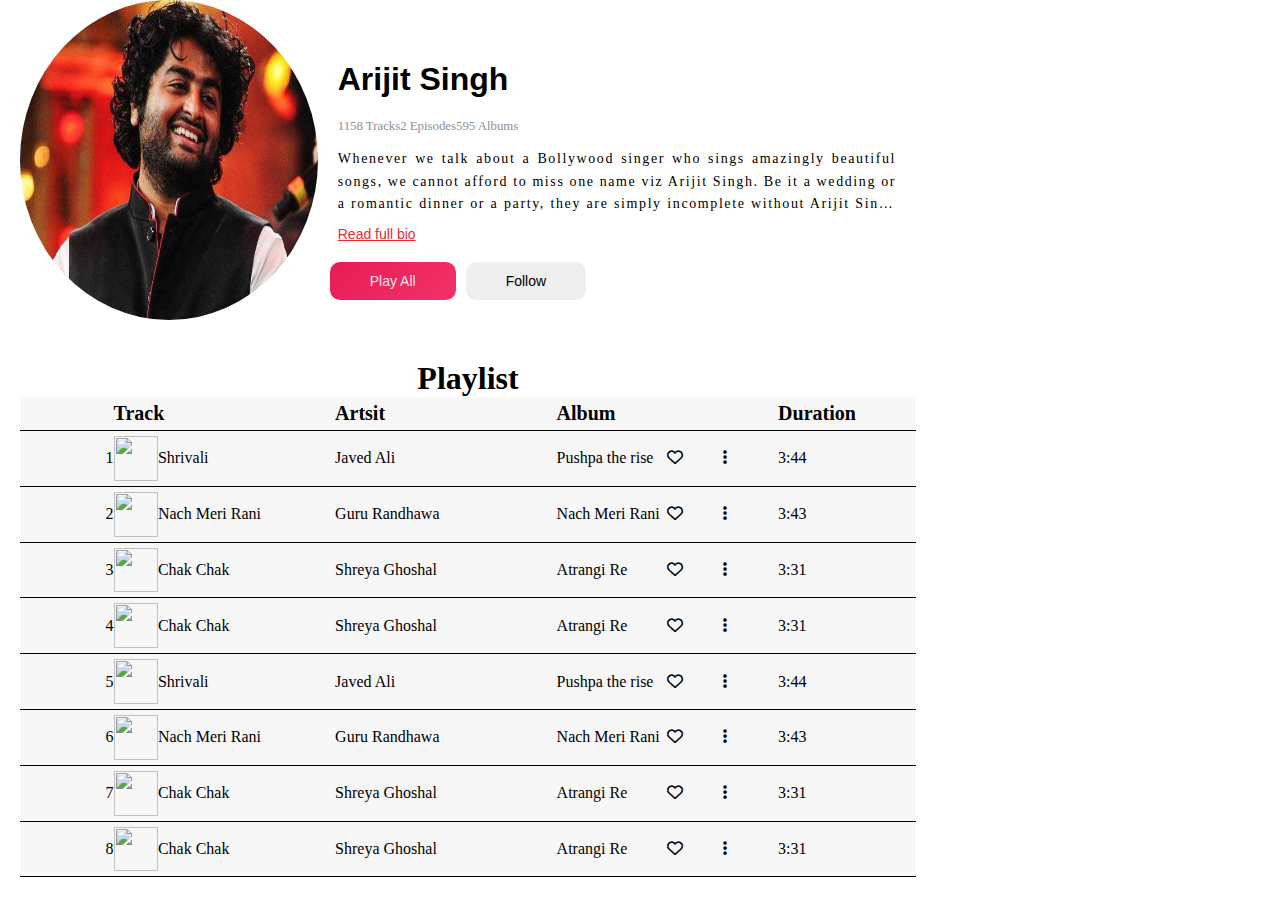
==== artist.html @ e2946b31 "save" ====
<html>

<head>
    <meta charset="utf-8" />
    <title>Artist</title>
    <link rel="icon" type="image/x-icon" href="Assets/img/logo.jpg">
    <meta name="description" />
    <meta name="viewport" content="width=device-width, initial-scale=1" />
    <link rel="stylesheet" href="Assets/style1.css">
    <link rel="preconnect" href="https://fonts.googleapis.com" />
    <link rel="preconnect" href="https://fonts.gstatic.com" crossorigin />
    <link href="https://fonts.googleapis.com/css2?family=Poppins:wght@100&display=swap" rel="stylesheet" />
    <link rel="stylesheet" href="https://cdnjs.cloudflare.com/ajax/libs/font-awesome/4.7.0/css/font-awesome.min.css" />
    <link rel="stylesheet" href="https://cdnjs.cloudflare.com/ajax/libs/font-awesome/6.4.0/css/all.min.css" />
</head>

<body>
    <main>
        <div class="wrap">
            <section class="info-sec">
                <div class="bg-image">
                    <img src="./Assets/img/arjit.jpg" alt="">
                </div>

                <div class="info">
                    <h1 class="artist-name">Arijit Singh </h1>
                    <div class="sub-info">
                        <p>1158 Tracks2 Episodes595 Albums</p>
                    </div>
                    <div class="sort-bio">
                        <p>Whenever we talk about a Bollywood singer who sings amazingly beautiful songs, we cannot
                            afford to miss one name viz Arijit Singh. Be it a wedding or a romantic dinner or a party,
                            they are simply incomplete without Arijit Singh songs. It is the hit Arijit Singh songs
                            which became our “Muskurane Ki Wajah”. His songs make our “Shanivaar Raati” super amazing
                            and don’t make us “Blame the night” for a great time. His melodious voice makes our “Chota
                            Sa Fasana” a memorable one. Even in “Bekhayali”, all we remember is the Tera Fitoor, Shayad,
                            Ghungroo, Raanjhana, Intezaar, Nashe Si Chadh Gayi, Chal Ghar Chalen, and the list goes on.
                            Download and listen to the latest and hit Arijit Singh MP3 songs online in high-quality on
                            Gaana.com.
                        </p>
                        <a href="" class="readmore">Read full bio</a>
                    </div>
                    <div class="_d">
                        <div class="btn">
                            <button class="btn btn-solid" title="Play All">Play All</button>
                            <button class="bttn bttn-solid" title="Follow">Follow</button>
                        </div>

                    </div>

                </div>
            </section>
        </div>


        <section>
            <h1>Playlist</h1>
            <ul id="header">
                <li class="serial-number"> </li>
                <li class="track"><span> Track</span></li>
                <li class="artist"> <span>Artsit</span> </li>
                <li class="album"> <span>Album</span></li>
                <li class="duration"> <span>Duration</span></li>
            </ul>

            <ul>
                <li class="serial-number">
                    <div class="s-No"><span>1</span></div>
                </li>
                <li class="track">
                    <div class="track-wrapper">
                        <div class="track-image">
                            <img
                                src="https://d1csarkz8obe9u.cloudfront.net/posterpreviews/music-songs-youtube-thumbnails-design-template-f0fcb6a767bf70426fb7a5109709c4fe.jpg?ts=1600929244">
                        </div>
                        <div class="track-name"><span> Shrivali</span>
                        </div>
                    </div>

                </li>
                <li class="artist"><span>Javed Ali</span></li>
                <li class="album">
                    <div class="album-name">Pushpa the rise </div>
                    <div class="heart"><i class="fa-sharp fa-regular fa-heart"></i></div>
                    <div class="menu"><i class="fa-solid fa-ellipsis-vertical"></i></div>
                </li>
                <li class="duration"><span>3:44</span></li>
            </ul>
            <ul>
                <li class="serial-number">
                    <div class="s-No"><span>2</span></div>
                </li>
                <li class="track">
                    <div class="track-wrapper">
                        <div class="track-image">
                            <img
                                src="https://d1csarkz8obe9u.cloudfront.net/posterpreviews/music-songs-youtube-thumbnails-design-template-f0fcb6a767bf70426fb7a5109709c4fe.jpg?ts=1600929244">
                        </div>
                        <div class="track-name">Nach Meri Rani</div>
                    </div>
                </li>
                <li class="artist"><span>Guru Randhawa</span></li>
                <li class="album">
                    <div class="album-name">Nach Meri Rani</div>
                    <div class="heart"><i class="fa-sharp fa-regular fa-heart"></i></div>
                    <div class="menu"><i class="fa-solid fa-ellipsis-vertical"></i></div>
                </li>
                <li class="duration"><span>3:43</span></li>
            </ul>

            <ul>
                <li class="serial-number">
                    <div class="s-No"><span>3</span></div>
                </li>
                <li class="track">
                    <div class="track-wrapper">
                        <div class="track-image">
                            <img
                                src="https://d1csarkz8obe9u.cloudfront.net/posterpreviews/music-songs-youtube-thumbnails-design-template-f0fcb6a767bf70426fb7a5109709c4fe.jpg?ts=1600929244">
                        </div>
                        <div class="track-name">Chak Chak</div>
                    </div>
                </li>
                <li class="artist"><span>Shreya Ghoshal</span></li>
                <li class="album">
                    <div class="album-name">Atrangi Re</div>
                    <div class="heart"><i class="fa-sharp fa-regular fa-heart"></i></div>
                    <div class="menu"><i class="fa-solid fa-ellipsis-vertical"></i></div>
                </li>
                <li class="duration"><span>3:31</span></li>
            </ul>

            <ul>
                <li class="serial-number">
                    <div class="s-No"><span>4</span></div>
                </li>
                <li class="track">
                    <div class="track-wrapper">
                        <div class="track-image"><img
                                src="https://d1csarkz8obe9u.cloudfront.net/posterpreviews/music-songs-youtube-thumbnails-design-template-f0fcb6a767bf70426fb7a5109709c4fe.jpg?ts=1600929244">
                        </div>
                        <div class="track-name">Chak Chak</div>
                    </div>
                </li>
                <li class="artist"><span>Shreya Ghoshal</span></li>
                <li class="album">
                    <div class="album-name">Atrangi Re</div>
                    <div class="heart"><i class="fa-sharp fa-regular fa-heart"></i></div>
                    <div class="menu"><i class="fa-solid fa-ellipsis-vertical"></i></div>
                </li>
                <li class="duration"><span>3:31</span></li>
            </ul>

            <ul>
                <li class="serial-number">
                    <div class="s-No"><span>5</span></div>
                </li>
                <li class="track">
                    <div class="track-wrapper">
                        <div class="track-image"><img
                                src="https://d1csarkz8obe9u.cloudfront.net/posterpreviews/music-songs-youtube-thumbnails-design-template-f0fcb6a767bf70426fb7a5109709c4fe.jpg?ts=1600929244">
                        </div>
                        <div class="track-name">Shrivali</div>
                    </div>
                </li>
                <li class="artist"><span>Javed Ali</span></li>
                <li class="album">
                    <div class="album-name">Pushpa the rise </div>
                    <div class="heart"><i class="fa-sharp fa-regular fa-heart"></i></div>
                    <div class="menu"><i class="fa-solid fa-ellipsis-vertical"></i></div>
                </li>
                <li class="duration"><span>3:44</span></li>
            </ul>

            <ul class="test">
                <li class="serial-number">
                    <div class="s-No"><span>6</span></div>
                </li>
                <li class="track">
                    <div class="track-wrapper">
                        <div class="track-image"><img
                                src="https://d1csarkz8obe9u.cloudfront.net/posterpreviews/music-songs-youtube-thumbnails-design-template-f0fcb6a767bf70426fb7a5109709c4fe.jpg?ts=1600929244">
                        </div>
                        <div class="track-name">Nach Meri Rani</div>
                    </div>
                </li>
                <li class="artist"><span>Guru Randhawa</span></li>
                <li class="album">
                    <div class="album-name">Nach Meri Rani</div>
                    <div class="heart"><i class="fa-sharp fa-regular fa-heart"></i></div>
                    <div class="menu"><i class="fa-solid fa-ellipsis-vertical"></i></div>
                </li>
                <li class="duration"><span>3:43</span></li>
            </ul>

            <ul>
                <li class="serial-number">
                    <div class="s-No"><span>7</span></div>
                </li>
                <li class="track">
                    <div class="track-wrapper">
                        <div class="track-image">
                            <img
                                src="https://d1csarkz8obe9u.cloudfront.net/posterpreviews/music-songs-youtube-thumbnails-design-template-f0fcb6a767bf70426fb7a5109709c4fe.jpg?ts=1600929244">
                        </div>
                        <div class="track-name">Chak Chak</div>
                    </div>
                </li>
                <li class="artist"><span>Shreya Ghoshal</span></li>
                <li class="album">
                    <div class="album-name">Atrangi Re</div>
                    <div class="heart"><i class="fa-sharp fa-regular fa-heart"></i></div>
                    <div class="menu"><i class="fa-solid fa-ellipsis-vertical"></i></div>
                </li>
                <li class="duration"><span>3:31</span></li>
            </ul>

            <ul>
                <li class="serial-number">
                    <div class="s-No"><span>8</span></div>
                </li>
                <li class="track">
                    <div class="track-wrapper">
                        <div class="track-image">
                            <img
                                src="https://d1csarkz8obe9u.cloudfront.net/posterpreviews/music-songs-youtube-thumbnails-design-template-f0fcb6a767bf70426fb7a5109709c4fe.jpg?ts=1600929244">
                        </div>
                        <div class="track-name">Chak Chak</div>
                    </div>
                </li>
                <li class="artist"><span>Shreya Ghoshal</span></li>
                <li class="album">
                    <div class="album-name">Atrangi Re</div>
                    <div class="heart"><i class="fa-sharp fa-regular fa-heart"></i></div>
                    <div class="menu"><i class="fa-solid fa-ellipsis-vertical"></i></div>
                </li>
                <li class="duration"><span>3:31</span></li>
            </ul>
        </section>
    </main>
</body>

</html>
---- Assets/style1.css ----
*{
    margin: 0;
    padding: 0;
    box-sizing: border-box;
}


.wrap{
    display: flex;
    flex-direction: column;
}
.info-sec{
    display: flex;
    align-items: flex-end;
    flex-direction: row;
    margin-bottom: 40px;
    width: 70vw;
}
.bg-image img{
    height: 100%;
    width: 100%;
}
.info-sec .bg-image{
  
    border-radius: 50%;
    width: 20rem;
    height: 20rem;
    display: flex;
    align-items: center;
    justify-content: center;
    overflow: hidden;
    position: relative;
}
.info-sec .info{
    position: relative;
    padding: 12px 20px 0;
    width: 40rem;
    display: flex;
    flex-direction: column;
    
}
.info-sec .artist-name{
    color:#000;
    order: 0;
    margin-bottom: 1rem;
    font-size: 2rem;
    font-family: proximanova-bold-webfont,Arial,sans-serif;
    line-height: 1.5;
}
.info-sec .sub-info p{
    color: #8e8e93!important;
    margin-bottom: .9rem;
    order: 0;
    font-size: .8rem;
    align-items: flex-start;
}
.info-sec .sort-bio {
    display: flex;
    margin-bottom: 1.25rem;
    flex-direction: column;
}
.info-sec .sort-bio p{
    color: #000000;
    font-size: 14px;
    line-height: 1.6;
    letter-spacing: .1rem;
    overflow: hidden;
    text-overflow: ellipsis;
    text-align: justify;
    display: -webkit-box;
    -webkit-line-clamp: 3;
    -webkit-box-orient: vertical;
}
.info-sec .readmore{
    display: flex;
    align-items: center;
    font-family: proximanova-semibold-webfont,Arial,sans-serif;
    font-size: 14px;
    color: #e72c30;
    margin-top: 10px;
    cursor: pointer;
}
._d{
    order: 1;
    margin-bottom: 1.25rem;
    display: flex;
    align-items: center;
    margin-left: -3rem;
}
.info-sec .btn, .bttn{
    height: 2.4rem;
    display: flex;
    padding: 0 2.5rem;
    align-items: center;
    justify-content: center;
    border-radius: 10px;
    font-size: 14px;
    font-family: proximanova-semibold-webfont,Arial,sans-serif;
    text-transform: capitalize; 
}

.btn-solid{
    color: rgba(255,255,255,0.9);
     background: linear-gradient(-45deg,#e72c30, #132450, #FF3D77,#e51d53);
     background-size: 600%;
     animation : anime 10s linear infinite;
}
    @keyframes anime{ 
   0%{
     background-position: 0% 50%;
   }
   50%{
     background-position: 100% 50%;
   }
   100%{
     background-position: 0% 50%;
  }
 }
button{
    border: none;
    cursor: pointer;
    margin-right: 10px;
}

ul {
    position: relative;
    display: flex;
    justify-content: space-between;
    width: 100%;
    list-style-type: none;
    background-color: #edecec66;
    align-items: center;
    padding: 5px;
    margin: 0px;
    border-bottom: 1px solid;
}

.serial-number{
    width: 10%;
}
.track, .artist, .album{
 width: 25%;
}
.duration{
    width: 15%;
}

section{
    display: flex;
    width: 70%;
    position: relative;
    left: 1.25rem;
    flex-direction: column;
    justify-content: center;
    align-items: center;
}
.s-No{
    width: 100%;
    text-align: right;
}
.track-wrapper{
width: 100%;
display:flex;
align-items: center;
}
.track-image{
    height: 100%;
    display: inline-block;
    width: 20%;
}
.track-image img{
    width: 2.8rem;
    height: 2.8rem;
    display: inline-block;
}

    #header li{
        font-size: 1.25rem;
        font-weight: 700;
    }

      span.heart, span.dot {
        display: flex;
        justify-content: center;
        align-items: center; /* Added property for horizontal centering */
      }
      
      span.heart i {
        margin-left: 35%;
      }
      
      span.dot {
        margin-left: 65%;
      }

.album{
    display: flex;
   
}
.album-name{
    width: 50%;
    overflow: hidden;
    text-overflow: ellipsis;
    white-space: nowrap;
}
.heart{
    width: 25%;
    float: right;
    
}

.menu{
  width: 25%;
  float: right;
}
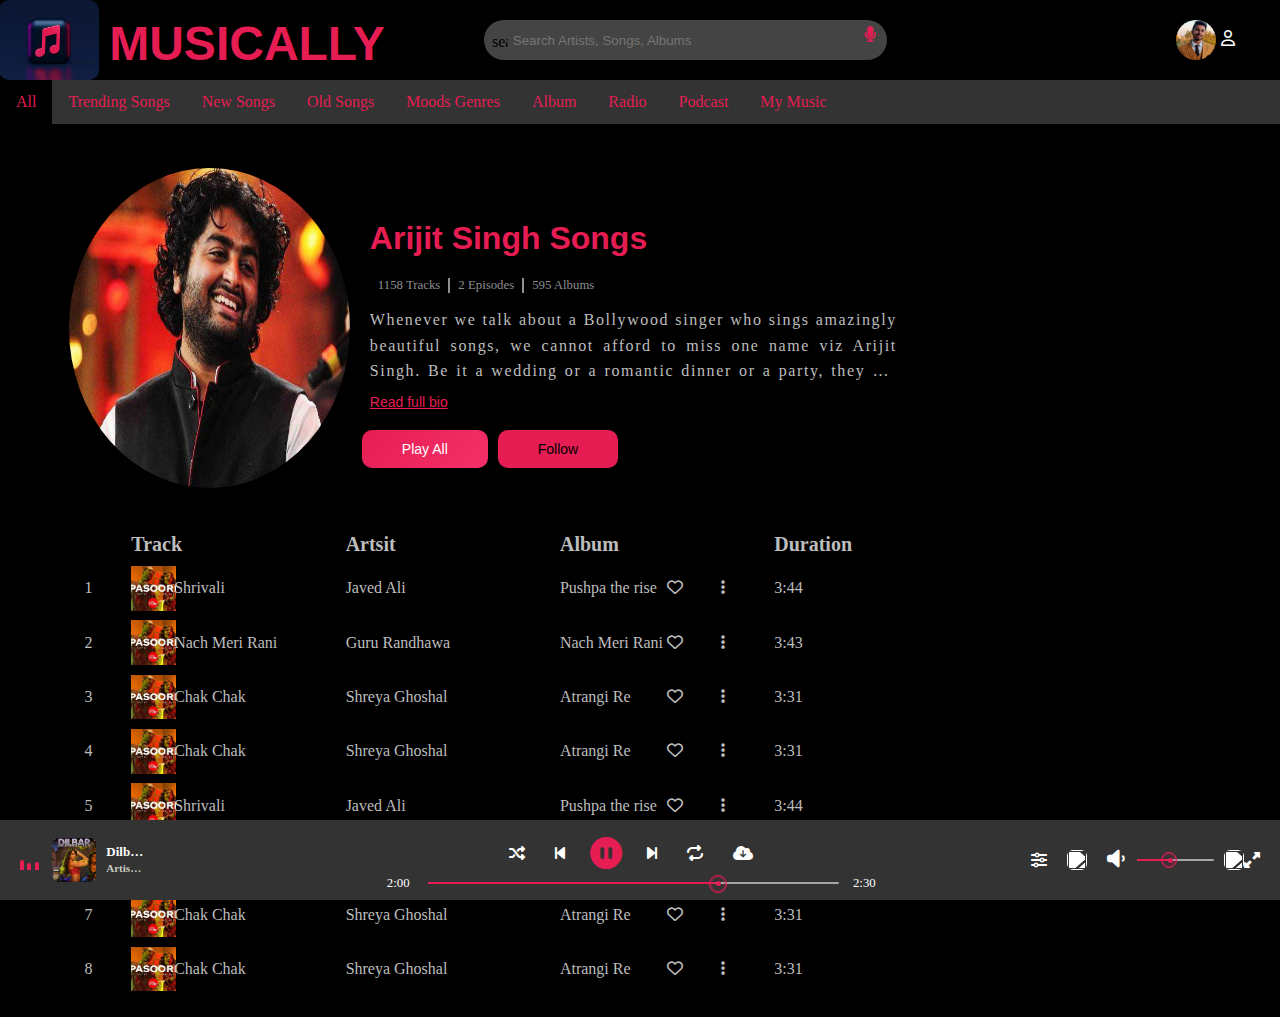
==== commit 4d7c7ec8: "save" ====
--- a/artist.html
+++ b/artist.html
@@ -15,7 +15,53 @@
 </head>
 
 <body>
+    <header>
+        <!-- Nav menu section start from here -->
+        <nav id="nav1">
+          <div id="left-nav">
+            <a href="index.html"><img class="header-logo" height="80px" width="100px" src="./Assets/img/logo.jpg" alt="Image not loaded"/></a>
+    
+            <div class="title">
+             <a href="index.html"><h1><span>musically</span>
+              </h1></a>
+            </div>
+    
+          </div>
+          <div id="right-nav">
+            <div id="search-bar">
+              <img class="search-icon" width="16" height="16" src="https://img.icons8.com/search" alt="search--v1" />
+              <input class="search-input" placeholder="Search Artists, Songs, Albums" type="search" name="" id="" />
+              <div class="microphone">
+                <i class="fa-solid fa-microphone"></i>
+              </div>
+            </div>
+            <div class="user">
+              <img src="Assets/img/user.jpg" alt="">
+              <i class="fa-regular fa-user"></i>
+            </div>
+          </div>
+        </nav>
+    
+        <nav id="nav2">
+          <ul class="nav-menu">
+            <li><a class="active" href="#all">All </a></li>
+            <li><a href="#trending-songs">Trending Songs</a></li>
+            <li><a href="#new-songs">New Songs</a></li>
+            <li><a href="#old-songs">Old Songs</a></li>
+            <li><a href="#moods-genres">Moods Genres</a></li>
+            <li><a href="#album">Album</a></li>
+            <li><a href="#radio">Radio</a></li>
+            <li><a href="#podcast">Podcast</a></li>
+            <li><a href="#my-music">My Music</a></li>
+          </ul>
+        </nav>
+        <!-- Nav menu section end here -->
+    
+      </header>
+
+
     <main>
+        <div id="wrapper">
         <div class="wrap">
             <section class="info-sec">
                 <div class="bg-image">
@@ -23,10 +69,12 @@
                 </div>
 
                 <div class="info">
-                    <h1 class="artist-name">Arijit Singh </h1>
+                    <h1 class="artist-name">Arijit Singh Songs</h1>
                     <div class="sub-info">
-                        <p>1158 Tracks2 Episodes595 Albums</p>
-                    </div>
+                        <div>1158 Tracks</div>
+                        <div>2 Episodes</div>
+                        <div>595 Albums</div>
+                      </div>
                     <div class="sort-bio">
                         <p>Whenever we talk about a Bollywood singer who sings amazingly beautiful songs, we cannot
                             afford to miss one name viz Arijit Singh. Be it a wedding or a romantic dinner or a party,
@@ -53,8 +101,7 @@
         </div>
 
 
-        <section>
-            <h1>Playlist</h1>
+        <section id="playlist">
             <ul id="header">
                 <li class="serial-number"> </li>
                 <li class="track"><span> Track</span></li>
@@ -71,7 +118,7 @@
                     <div class="track-wrapper">
                         <div class="track-image">
                             <img
-                                src="https://d1csarkz8obe9u.cloudfront.net/posterpreviews/music-songs-youtube-thumbnails-design-template-f0fcb6a767bf70426fb7a5109709c4fe.jpg?ts=1600929244">
+                                src="./Assets/img/18.jpg">
                         </div>
                         <div class="track-name"><span> Shrivali</span>
                         </div>
@@ -81,8 +128,8 @@
                 <li class="artist"><span>Javed Ali</span></li>
                 <li class="album">
                     <div class="album-name">Pushpa the rise </div>
-                    <div class="heart"><i class="fa-sharp fa-regular fa-heart"></i></div>
-                    <div class="menu"><i class="fa-solid fa-ellipsis-vertical"></i></div>
+                    <div class="heart"><i class="fa-sharp fa-regular fa-heart" title="Add to Favorite"></i></div>
+                    <div class="menu"><i class="fa-solid fa-ellipsis-vertical" title="More Options"></i></div>
                 </li>
                 <li class="duration"><span>3:44</span></li>
             </ul>
@@ -94,7 +141,7 @@
                     <div class="track-wrapper">
                         <div class="track-image">
                             <img
-                                src="https://d1csarkz8obe9u.cloudfront.net/posterpreviews/music-songs-youtube-thumbnails-design-template-f0fcb6a767bf70426fb7a5109709c4fe.jpg?ts=1600929244">
+                                src="./Assets/img/18.jpg">
                         </div>
                         <div class="track-name">Nach Meri Rani</div>
                     </div>
@@ -102,8 +149,8 @@
                 <li class="artist"><span>Guru Randhawa</span></li>
                 <li class="album">
                     <div class="album-name">Nach Meri Rani</div>
-                    <div class="heart"><i class="fa-sharp fa-regular fa-heart"></i></div>
-                    <div class="menu"><i class="fa-solid fa-ellipsis-vertical"></i></div>
+                    <div class="heart"><i class="fa-sharp fa-regular fa-heart" title="Favorite"></i></div>
+                    <div class="menu"><i class="fa-solid fa-ellipsis-vertical" title="More Options"></i></div>
                 </li>
                 <li class="duration"><span>3:43</span></li>
             </ul>
@@ -116,7 +163,7 @@
                     <div class="track-wrapper">
                         <div class="track-image">
                             <img
-                                src="https://d1csarkz8obe9u.cloudfront.net/posterpreviews/music-songs-youtube-thumbnails-design-template-f0fcb6a767bf70426fb7a5109709c4fe.jpg?ts=1600929244">
+                                src="./Assets/img/18.jpg">
                         </div>
                         <div class="track-name">Chak Chak</div>
                     </div>
@@ -124,8 +171,8 @@
                 <li class="artist"><span>Shreya Ghoshal</span></li>
                 <li class="album">
                     <div class="album-name">Atrangi Re</div>
-                    <div class="heart"><i class="fa-sharp fa-regular fa-heart"></i></div>
-                    <div class="menu"><i class="fa-solid fa-ellipsis-vertical"></i></div>
+                    <div class="heart"><i class="fa-sharp fa-regular fa-heart" title="Favorite"></i></div>
+                    <div class="menu"><i class="fa-solid fa-ellipsis-vertical" title="More Options"></i></div>
                 </li>
                 <li class="duration"><span>3:31</span></li>
             </ul>
@@ -137,7 +184,7 @@
                 <li class="track">
                     <div class="track-wrapper">
                         <div class="track-image"><img
-                                src="https://d1csarkz8obe9u.cloudfront.net/posterpreviews/music-songs-youtube-thumbnails-design-template-f0fcb6a767bf70426fb7a5109709c4fe.jpg?ts=1600929244">
+                                src="./Assets/img/18.jpg">
                         </div>
                         <div class="track-name">Chak Chak</div>
                     </div>
@@ -145,8 +192,8 @@
                 <li class="artist"><span>Shreya Ghoshal</span></li>
                 <li class="album">
                     <div class="album-name">Atrangi Re</div>
-                    <div class="heart"><i class="fa-sharp fa-regular fa-heart"></i></div>
-                    <div class="menu"><i class="fa-solid fa-ellipsis-vertical"></i></div>
+                    <div class="heart"><i class="fa-sharp fa-regular fa-heart" title="Favorite"></i></div>
+                    <div class="menu"><i class="fa-solid fa-ellipsis-vertical" title="More Options"></i></div>
                 </li>
                 <li class="duration"><span>3:31</span></li>
             </ul>
@@ -158,7 +205,7 @@
                 <li class="track">
                     <div class="track-wrapper">
                         <div class="track-image"><img
-                                src="https://d1csarkz8obe9u.cloudfront.net/posterpreviews/music-songs-youtube-thumbnails-design-template-f0fcb6a767bf70426fb7a5109709c4fe.jpg?ts=1600929244">
+                                src="./Assets/img/18.jpg">
                         </div>
                         <div class="track-name">Shrivali</div>
                     </div>
@@ -166,8 +213,8 @@
                 <li class="artist"><span>Javed Ali</span></li>
                 <li class="album">
                     <div class="album-name">Pushpa the rise </div>
-                    <div class="heart"><i class="fa-sharp fa-regular fa-heart"></i></div>
-                    <div class="menu"><i class="fa-solid fa-ellipsis-vertical"></i></div>
+                    <div class="heart"><i class="fa-sharp fa-regular fa-heart" title="Favorite"></i></div>
+                    <div class="menu"><i class="fa-solid fa-ellipsis-vertical" title="More Options"></i></div>
                 </li>
                 <li class="duration"><span>3:44</span></li>
             </ul>
@@ -179,7 +226,7 @@
                 <li class="track">
                     <div class="track-wrapper">
                         <div class="track-image"><img
-                                src="https://d1csarkz8obe9u.cloudfront.net/posterpreviews/music-songs-youtube-thumbnails-design-template-f0fcb6a767bf70426fb7a5109709c4fe.jpg?ts=1600929244">
+                                src="./Assets/img/18.jpg">
                         </div>
                         <div class="track-name">Nach Meri Rani</div>
                     </div>
@@ -187,8 +234,8 @@
                 <li class="artist"><span>Guru Randhawa</span></li>
                 <li class="album">
                     <div class="album-name">Nach Meri Rani</div>
-                    <div class="heart"><i class="fa-sharp fa-regular fa-heart"></i></div>
-                    <div class="menu"><i class="fa-solid fa-ellipsis-vertical"></i></div>
+                    <div class="heart"><i class="fa-sharp fa-regular fa-heart" title="Favorite"></i></div>
+                    <div class="menu"><i class="fa-solid fa-ellipsis-vertical" title="More Options"></i></div>
                 </li>
                 <li class="duration"><span>3:43</span></li>
             </ul>
@@ -201,7 +248,7 @@
                     <div class="track-wrapper">
                         <div class="track-image">
                             <img
-                                src="https://d1csarkz8obe9u.cloudfront.net/posterpreviews/music-songs-youtube-thumbnails-design-template-f0fcb6a767bf70426fb7a5109709c4fe.jpg?ts=1600929244">
+                                src="./Assets/img/18.jpg">
                         </div>
                         <div class="track-name">Chak Chak</div>
                     </div>
@@ -209,8 +256,8 @@
                 <li class="artist"><span>Shreya Ghoshal</span></li>
                 <li class="album">
                     <div class="album-name">Atrangi Re</div>
-                    <div class="heart"><i class="fa-sharp fa-regular fa-heart"></i></div>
-                    <div class="menu"><i class="fa-solid fa-ellipsis-vertical"></i></div>
+                    <div class="heart"><i class="fa-sharp fa-regular fa-heart" title="Favorite"></i></div>
+                    <div class="menu"><i class="fa-solid fa-ellipsis-vertical" title="More Options"></i></div>
                 </li>
                 <li class="duration"><span>3:31</span></li>
             </ul>
@@ -223,7 +270,7 @@
                     <div class="track-wrapper">
                         <div class="track-image">
                             <img
-                                src="https://d1csarkz8obe9u.cloudfront.net/posterpreviews/music-songs-youtube-thumbnails-design-template-f0fcb6a767bf70426fb7a5109709c4fe.jpg?ts=1600929244">
+                                src="./Assets/img/18.jpg">
                         </div>
                         <div class="track-name">Chak Chak</div>
                     </div>
@@ -231,13 +278,77 @@
                 <li class="artist"><span>Shreya Ghoshal</span></li>
                 <li class="album">
                     <div class="album-name">Atrangi Re</div>
-                    <div class="heart"><i class="fa-sharp fa-regular fa-heart"></i></div>
-                    <div class="menu"><i class="fa-solid fa-ellipsis-vertical"></i></div>
+                    <div class="heart"><i class="fa-sharp fa-regular fa-heart" title="Favorite"></i></div>
+                    <div class="menu"><i class="fa-solid fa-ellipsis-vertical" title="More Options"></i></div>
                 </li>
                 <li class="duration"><span>3:31</span></li>
             </ul>
         </section>
-    </main>
+    </div> 
+   </main>
+
+    <section class="footer">
+        <div id="media-controls">
+          <div class="master-play">
+           <div class="song-play">
+            <div class="wave">
+              <div class="wave1"></div>
+              <div class="wave1"></div>
+              <div class="wave1"></div>
+            </div>
+            <img src="Assets/img/9.jpg" alt="" id="thumbnail-masterPlay">
+            <h5 id="title">
+              Dilbar Dilbar
+              <div class="subtitle">
+                Artist name
+              </div>
+            </h5>
+          </div>
+    
+            <div class="audio-control1"> 
+              <div class="masterplay-icon">            
+                <i class="fa-solid fa-shuffle" title="Enable shuffle"></i>
+                <i class="fa-solid fa-backward-step" title="Previous"></i>
+                <i class="fa-solid fa-circle-pause" title="Pause"></i>
+                <i class="fa-solid fa-forward-step" title="Next"></i>
+                <i class="fa-solid fa-repeat" title="Enable Repeat"></i>
+                <i class="fa-solid fa-cloud-arrow-down" title="Download"></i>      
+              </div>
+    
+              <div class="audio-icon"> 
+                <span id="current-start">2:00</span>
+                <div class="seek-bar">
+                  <input type="range" id="seek" min="0" max="100">
+                  <div class="seek-bar2" id="seek-bar2"> </div>
+                  <div class="dot"></div>
+                </div>
+                <span id="current-end">2:30</span>
+              </div>
+            </div>
+    
+            <div class="audio-control2">
+            <div class="slider-up">
+              <i class="fa-solid fa-sliders" title="Equalizer"></i>
+            </div>
+            <div id="connectDevice-icon"> 
+             <img src="https://cdn-icons-png.flaticon.com/512/8736/8736763.png"  alt="" title="Connect Device">
+            </div>
+            <div class="vol">
+                <i class="fa-solid fa-volume-low" id="vol-icon" title="Volume"></i>
+              <input type="range" id="seek" min="0" max="100" id="vol">
+              <div class="vol-bar"> </div>
+              <div class="dot" id="vol-dot"></div>
+            </div>
+            <div id="audio-icon"> 
+             <img src="https://cdn-icons-png.flaticon.com/512/4211/4211451.png"  alt="" title="Queue"> 
+            </div>
+            <div class="maximize">
+              <i class="fa-sharp fa-solid fa-up-right-and-down-left-from-center" title="Maximize"></i>
+            </div>
+            </div>
+          </div>
+        </div>
+      </section>
 </body>
 
 </html>--- a/Assets/style1.css
+++ b/Assets/style1.css
@@ -1,9 +1,186 @@
+@import url('https://fonts.googleapis.com/css2?family=Raleway:ital,wght@0,100;1,700&display=swap');
+
 *{
     margin: 0;
     padding: 0;
     box-sizing: border-box;
 }
 
+:root{
+    --text-color:#e51d53;
+  }
+  #wrapper{
+    background-color: #000;
+    padding: 1.3rem;
+    scroll-behavior: smooth;
+  }
+  
+  /* Scroll bar CSS start ---------*/
+  ::-webkit-scrollbar {
+    width: 8px;
+    height: 1.3rem;
+  }
+  
+  /* Track */
+  ::-webkit-scrollbar-track {
+    box-shadow: inset 0 0 5px #444; 
+    border-radius: 10px;
+  } 
+   
+  /* Handle */
+  ::-webkit-scrollbar-thumb {
+    background:var(--text-color); 
+    border-radius: 10px;
+  } 
+  
+  /* Handle on hover */
+  ::-webkit-scrollbar-thumb:hover {
+    background: #444; 
+  }  
+  /* Scroll bar CSS start ---------*/
+  
+  
+  header {
+    position: sticky;
+    width: 100%;
+    z-index: 2;
+    top: 0;
+  }
+  
+   /* Nav bar CSS start from here */
+  #nav1,
+  #nav2 {
+    display: flex;
+    background-color: #333;
+  }
+  
+  #nav1 {
+    height: 5rem;
+    position: relative;
+    width: 100%;
+    display: flex;
+    background-color:#000;
+    justify-content: flex-start;
+  }
+  
+  #left-nav {
+    width: 30%;
+    height: 100%;
+    display: flex;
+    justify-content: center;
+  }
+  /* Website logo CSS */
+  .header-logo{
+    border-radius: 10px;
+    margin-right: 10px;
+  }
+  /* Website Name CSS  */
+  .title a{
+    text-decoration: none;
+  }
+  .title h1 {
+    margin: 0;
+    color: var(--text-color);
+    font-family: 'Teko', sans-serif;
+    font-size: 3rem;
+    margin-top: 1rem;
+    text-transform: uppercase;
+    animation: glow 1.4s ease-in-out infinite alternate;
+    text-align: center;
+  }
+  
+  @keyframes glow {
+    from {
+      text-shadow: 0 0 1.3rem  var(--text-color);
+    }
+    to {
+      text-shadow: 0 0 2.2rem #d72051, 0 0 10px var(--text-color);
+    }
+  }
+  
+  #right-nav {
+    display: flex;
+    justify-content: flex-start;
+    padding-left: 6.25rem;
+    width: 70%;
+    height: 100%;
+    padding-top: 1.25rem;
+  }
+  /* Search bar CSS start from here */
+  #search-bar {
+    width: 60%;
+  }
+  
+  .search-icon {
+    top: 13px;
+    left: 8px;
+    position: absolute;
+  }
+  
+  input.search-input {
+    width: 85%;
+    height: 2.5rem;
+    background-color: #444;
+    border-radius: 1.25rem;
+    border: none;
+    outline: none;
+    padding-left: 1.8rem;
+  }
+  .microphone{
+    position: absolute;
+    color: var(--text-color);
+    top: 10%;
+    left: 80%;
+  }
+  #right-nav>div {
+    position: relative;
+  }
+  .user{
+    width: 35%;
+    margin-right: 2.8rem;
+    display: flex;
+    justify-content: flex-end;
+  
+  }
+  .user img{
+   height: 2.5rem;
+   width: 2.5rem;
+   border-radius: 50%;
+  
+  }
+  .user i{
+    margin-top: 10px;
+    margin-left: 5px;
+    color: #fff;
+  }
+  
+  ul.nav-menu li {
+    list-style: none;
+  }
+  
+  li {
+    float: left;
+  }
+  
+  li a {
+    display: block;
+    color: var(--text-color);
+    text-align: center;
+    padding: .8rem 1rem;
+    text-underline-offset: 1.25rem;
+    text-decoration: none;
+  }
+  #nav2 .active{
+    background-color: #000;
+  }
+  
+  li a:hover {
+    background-color: #111;
+    text-decoration: underline var(--text-color);
+
+  }
+/* Header part CSS End here ----------------------------- */
+
 
 .wrap{
     display: flex;
@@ -28,6 +205,9 @@
     display: flex;
     align-items: center;
     justify-content: center;
+    margin-left: 3rem;
+    margin-top: 1.5rem;
+    align-items: center;
     overflow: hidden;
     position: relative;
 }
@@ -40,28 +220,37 @@
     
 }
 .info-sec .artist-name{
-    color:#000;
+    color:var(--text-color);
     order: 0;
     margin-bottom: 1rem;
     font-size: 2rem;
     font-family: proximanova-bold-webfont,Arial,sans-serif;
     line-height: 1.5;
 }
-.info-sec .sub-info p{
+.info-sec .sub-info div{
     color: #8e8e93!important;
     margin-bottom: .9rem;
     order: 0;
+    border-right: 2px solid;
+    padding:0px 8px;
     font-size: .8rem;
     align-items: flex-start;
 }
+.sub-info div:last-child{
+    border-right:none ;
+}
+
+.sub-info {
+    display: flex;
+}
 .info-sec .sort-bio {
     display: flex;
     margin-bottom: 1.25rem;
     flex-direction: column;
 }
 .info-sec .sort-bio p{
-    color: #000000;
-    font-size: 14px;
+    color: #bdbdbd;
+    font-size: 1rem;
     line-height: 1.6;
     letter-spacing: .1rem;
     overflow: hidden;
@@ -76,7 +265,7 @@
     align-items: center;
     font-family: proximanova-semibold-webfont,Arial,sans-serif;
     font-size: 14px;
-    color: #e72c30;
+    color: var(--text-color);
     margin-top: 10px;
     cursor: pointer;
 }
@@ -98,9 +287,18 @@
     font-family: proximanova-semibold-webfont,Arial,sans-serif;
     text-transform: capitalize; 
 }
+.bttn-solid{
+    background-color: var(--text-color);
+}
+.bttn-solid:hover{
+color: #fff;
+background: linear-gradient(-45deg,#e72c30, #132450, #FF3D77,#e51d53);
+background-size: 600%;
+animation : anime 8s linear infinite;
+}
 
 .btn-solid{
-    color: rgba(255,255,255,0.9);
+    color: #ffffff;
      background: linear-gradient(-45deg,#e72c30, #132450, #FF3D77,#e51d53);
      background-size: 600%;
      animation : anime 10s linear infinite;
@@ -122,17 +320,24 @@
     margin-right: 10px;
 }
 
-ul {
+#playlist ul {
     position: relative;
     display: flex;
     justify-content: space-between;
     width: 100%;
+    color: #bdbdbd;
+    cursor: pointer;
     list-style-type: none;
-    background-color: #edecec66;
-    align-items: center;
-    padding: 5px;
-    margin: 0px;
-    border-bottom: 1px solid;
+    align-items: center;
+    padding: .3rem;
+    /* margin: .1rem 0; */
+}
+
+#playlist ul:hover{
+    background-color: var(--text-color) ;    
+     /* background-color: #bdbdbd; */
+     transition: all 0.8s linear 0s;
+     color:#fff;
 }
 
 .serial-number{
@@ -145,7 +350,7 @@
     width: 15%;
 }
 
-section{
+#playlist{
     display: flex;
     width: 70%;
     position: relative;
@@ -156,7 +361,7 @@
 }
 .s-No{
     width: 100%;
-    text-align: right;
+    text-align: center;
 }
 .track-wrapper{
 width: 100%;
@@ -182,18 +387,9 @@
       span.heart, span.dot {
         display: flex;
         justify-content: center;
-        align-items: center; /* Added property for horizontal centering */
       }
-      
-      span.heart i {
-        margin-left: 35%;
-      }
-      
-      span.dot {
-        margin-left: 65%;
-      }
-
-.album{
+    
+    .album{
     display: flex;
    
 }
@@ -206,10 +402,304 @@
 .heart{
     width: 25%;
     float: right;
+       
+}
+.heart:hover{
+    -webkit-animation: nextarrow 1s infinite;
+    animation: nextarrow 1s infinite;
+    color: red;
+}
+    @keyframes nextarrow{
+    0% {
+        transform: scale(1, 1);
+    }
+    50% {
+        transform: scale(1.5, 1.5);
+    }
+    100% {
+        transform: scale(1, 1);
+    }
+}
     
-}
+
 
 .menu{
   width: 25%;
   float: right;
-}+}
+
+/* Media control CSS start from here --------------------------------------------------------------------*/
+.footer #audio-icon img{
+    width: 1.25rem;
+    height: 1.25rem;
+    filter: brightness(0) invert(1);
+  }
+  .footer #connectDevice-icon img{
+    width: 1.25rem;
+    height: 1.25rem;
+    filter: brightness(0) invert(1);
+  }
+    #media-controls{
+    display: flex;
+    justify-content: center;
+    align-items: center;
+    position: fixed;
+    bottom: 0;
+    width: 100%;   
+    background-color: #333;
+    height: 5rem;
+  }
+  
+  .slider-up i{
+    color: #fff;
+  }
+  .maximize i{
+    color: #fff;
+  }
+  .footer .master-play{
+  display: flex  ;
+  width: 100%;
+  justify-content: space-between;
+  align-items: center;
+  padding: 0 1.25rem;  
+  }
+  
+  .footer .master-play .wave{
+    width: 1.87rem;
+    height: 1.87rem;
+    padding-bottom: 5px;
+    display: flex;
+    align-items: flex-end;
+    margin-right: 10px;
+  }
+  
+  .footer .master-play .wave .wave1{
+    width: 4px;
+    height: 10px;
+    background: var(--text-color);
+    margin-right: 3px;
+    border-radius: 10px 10px 0px 0px;
+    animation: wave .3s linear infinite;
+  }
+  .footer .master-play .wave .wave1:nth-child(2){
+    height: 7px;
+    margin-right: 3.5;
+    animation-delay: .4s;
+  }
+  
+  .footer .master-play .wave .wave1:nth-child(3){
+    height: 8px;
+    animation-delay: .8s;
+  }
+  
+  @keyframes wave{
+    0%{
+        height: 10px;
+    }
+    50%{
+        height: 15px;
+    }
+    100%{
+        height: 10px;
+    }
+  }
+  
+  .footer .master-play img{
+    width: 2.8rem;
+    height: 2.8rem;
+    border-radius: 6px;
+  }
+  .footer .master-play h5{
+    width: 8.12rem;
+    margin-left: 10px;
+    color:#ffff;
+    line-height: 1rem;
+    overflow: hidden;
+    text-overflow: ellipsis;
+    white-space: nowrap;
+    font-size: 13px;
+  }
+  .footer .master-play h5 .subtitle{
+    font-size: 11px;
+    color: rgb(200, 202, 192);
+    overflow: hidden;
+    text-overflow: ellipsis;
+    white-space: nowrap;
+  }
+  
+  .footer .master-play .masterplay-icon{
+    font-size: 1rem;
+    color:#fff;
+    margin: 0 1.25rem 0 2.5rem;
+    outline: none;
+    display: flex;
+    align-items: center;
+  }
+  .masterplay-icon .fa-solid {
+    margin: 10px;
+    padding: 5px;
+    font-size: 1rem;
+  }
+  
+  .footer .master-play .masterplay-icon .fa-solid{
+    cursor: pointer;
+    outline: none;
+  }
+  
+  
+  .footer .master-play .masterplay-icon .fa-circle-pause{
+   margin: 0px 5px;
+   color: var(--text-color);
+   font-size: 2rem;
+   
+  }
+    .footer .master-play span{
+      color:#fff;
+      width: 2rem;
+      font-size: .8rem;
+      font-weight: 400;
+    }
+  
+  .footer .master-play #current-start{
+    margin: 0 0 0 1.87rem;
+  }
+  .footer .master-play .seek-bar{
+    position: relative;
+    width:43%;
+    height: 2px;
+    border-radius: 2px;
+    background:#c9c9d2c4;
+    margin: 0 .9rem 0 .6rem;
+  }
+  .footer .master-play .seek-bar .seek-bar2{
+    position: absolute;
+    background: var(--text-color);
+    width: 70%;
+    border-radius:2px ;
+    height: 100%;
+    top: 0px;
+    transition: 1s linear;
+  }
+  .footer .master-play .seek-bar .dot{
+  position: absolute;
+  width: 5px;
+  height: 5px;
+  background: var(--text-color);
+  border-radius: 50%;
+  left: 70%;
+  top: -1.5px;  
+  transition: 1s linear;
+  }
+  .footer .master-play .seek-bar .dot::before{
+    content: '';
+    position: absolute;
+    width: 1rem;
+    height: 1rem;
+    border: 1px solid var(--text-color);
+    border-radius: 50%;
+    top: -6px;
+    left:-7px;
+    box-shadow: inset 0px 0px 3px var(--text-color);
+  }
+  .footer .master-play .seek-bar input{
+    position:absolute;
+    width: 100%;
+    top:-7px;
+    left: 0;
+    cursor: pointer;
+    z-index: 2;
+    opacity: 0;
+  }
+  .footer .master-play .vol{
+    position: relative;
+    width: 6.25rem;
+    height: 2px;
+    border-radius: 2px;
+    background: #c9c9d2c4;
+    margin-left: 3.12rem;
+  }
+  
+  .footer .master-play .vol .fa-solid{
+    position: absolute;
+    color: #fff;
+    font-size: 1.25rem;
+    top:-10px;
+    left: -1.87rem;
+  }
+  .footer .master-play .vol input{
+    position: absolute;
+    width: 100%;
+    top: -10px;
+    left: 0;
+    cursor: pointer;
+    z-index: 3;
+    opacity: 0;
+  }
+  .footer .master-play .vol .vol-bar{
+    position: absolute;
+    background: var(--text-color);
+    width: 40%;
+    border-radius: 2px;
+    height: 100%;
+    top:0px;
+    transition: 1s linear;
+  }
+  
+  .footer .master-play .vol .dot{
+    position: absolute;
+  width: 5px;
+  height: 5px;
+  background:var(--text-color);
+  border-radius: 50%;
+  left: 40%;
+  top: -1.5px;  
+  transition: 1s linear;  
+  }
+  
+  .footer .master-play .vol .dot::before{
+    content: '';
+    position: absolute;
+    width: .9rem;
+    height: .9rem;
+    border: 1px solid var(--text-color);
+    border-radius: 50%;
+    top: -6px;
+    left:-7px;
+    box-shadow: inset 0px 0px 3px var(--text-color);
+  }
+  .song-play{
+    width: 10%;
+    display:flex;
+    align-items: center;
+  }
+  .footer .audio-control1{
+    width: 100%; 
+    display: flex;
+    margin-right: -10%;
+     flex-direction: column;
+      align-items: center;
+  }
+  .footer .audio-icon{
+    display: flex; 
+    width: 100%; 
+    align-items: center;
+     justify-content: center;
+  }
+  
+  .audio-control2{
+    width: 30%; 
+    display: flex;
+     justify-content: space-around;
+      align-items: center;
+  }
+  .audio-control2 img{
+    margin-left:10px;
+  }
+  div#connectDevice-icon {
+    margin-left: 10px;
+  }
+  .slider-up {
+    margin-left: 20%;
+  }
+  
+  /* Media control styling end here */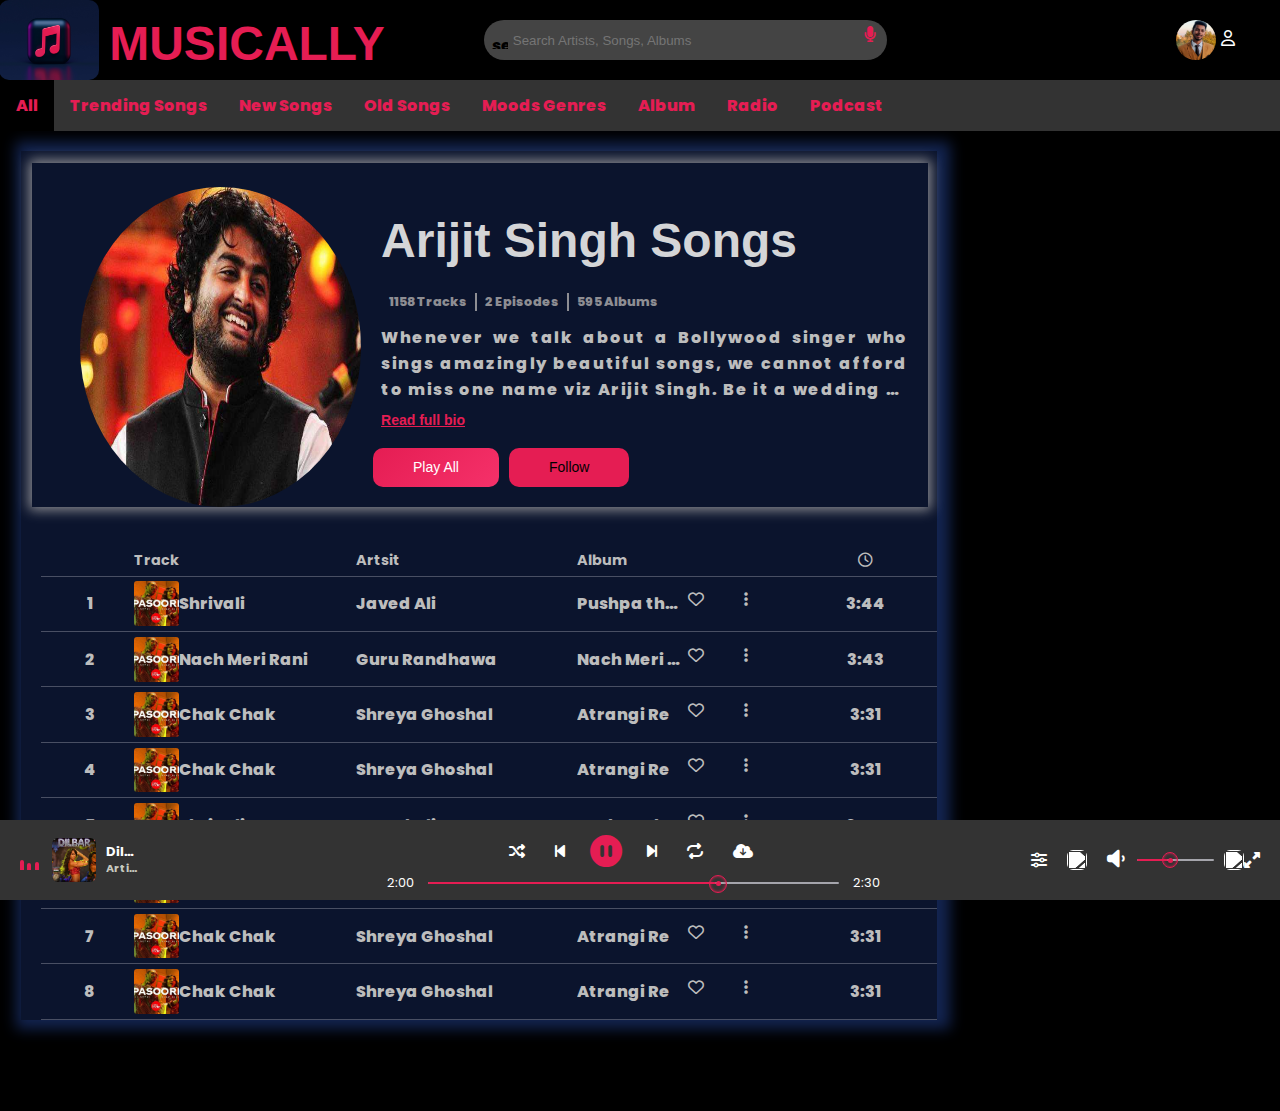
==== commit 61cc3def: "save" ====
--- a/artist.html
+++ b/artist.html
@@ -52,7 +52,6 @@
             <li><a href="#album">Album</a></li>
             <li><a href="#radio">Radio</a></li>
             <li><a href="#podcast">Podcast</a></li>
-            <li><a href="#my-music">My Music</a></li>
           </ul>
         </nav>
         <!-- Nav menu section end here -->
@@ -62,7 +61,8 @@
 
     <main>
         <div id="wrapper">
-        <div class="wrap">
+        <section id="content-section">
+          <div class="wrap">
             <section class="info-sec">
                 <div class="bg-image">
                     <img src="./Assets/img/arjit.jpg" alt="">
@@ -98,16 +98,16 @@
 
                 </div>
             </section>
-        </div>
-
-
-        <section id="playlist">
+         </div>
+
+
+         <section id="playlist">
             <ul id="header">
                 <li class="serial-number"> </li>
                 <li class="track"><span> Track</span></li>
                 <li class="artist"> <span>Artsit</span> </li>
                 <li class="album"> <span>Album</span></li>
-                <li class="duration"> <span>Duration</span></li>
+                <li class="duration"> <span><i class="fa-regular fa-clock"></i></span></li>
             </ul>
 
             <ul>
@@ -283,7 +283,8 @@
                 </li>
                 <li class="duration"><span>3:31</span></li>
             </ul>
-        </section>
+         </section>
+     </section>
     </div> 
    </main>
 
--- a/Assets/style1.css
+++ b/Assets/style1.css
@@ -5,7 +5,10 @@
     padding: 0;
     box-sizing: border-box;
 }
-
+body{
+  font-family: 'Poppins', 'sans-serif';
+  font-weight: 800;
+}
 :root{
     --text-color:#e51d53;
   }
@@ -167,7 +170,7 @@
     color: var(--text-color);
     text-align: center;
     padding: .8rem 1rem;
-    text-underline-offset: 1.25rem;
+    text-underline-offset: .7rem;
     text-decoration: none;
   }
   #nav2 .active{
@@ -180,8 +183,18 @@
 
   }
 /* Header part CSS End here ----------------------------- */
-
-
+/* Main Section start from here----------------------------------------- */
+
+#content-section {
+  width: 74%;
+  height: auto;
+  display: inline-block;
+  box-shadow: 4px 0px 13px 9px #132450;
+background-color: #0b142d;
+margin-bottom: 4.4rem;
+}
+
+/* CSS of Artist section start from here-------------------- */
 .wrap{
     display: flex;
     flex-direction: column;
@@ -189,13 +202,21 @@
 .info-sec{
     display: flex;
     align-items: flex-end;
+    justify-content: space-between;
     flex-direction: row;
-    margin-bottom: 40px;
+    margin: .7rem;
     width: 70vw;
-}
+  box-shadow: 0px 0px 12px 3px #8e8e93;
+
+}
+
 .bg-image img{
     height: 100%;
     width: 100%;
+}
+.bg-image:hover {
+    transform: scale(1.1);
+    transition: .5s ease-in-out;
 }
 .info-sec .bg-image{
   
@@ -220,10 +241,11 @@
     
 }
 .info-sec .artist-name{
-    color:var(--text-color);
+    /* color:var(--text-color); */
+    color: #e9e9e9ec;
     order: 0;
     margin-bottom: 1rem;
-    font-size: 2rem;
+    font-size: 3rem;
     font-family: proximanova-bold-webfont,Arial,sans-serif;
     line-height: 1.5;
 }
@@ -326,18 +348,19 @@
     justify-content: space-between;
     width: 100%;
     color: #bdbdbd;
+    border-bottom: 1px solid rgb(201 201 210 / 33%);
     cursor: pointer;
     list-style-type: none;
     align-items: center;
     padding: .3rem;
-    /* margin: .1rem 0; */
+
 }
 
 #playlist ul:hover{
-    background-color: var(--text-color) ;    
-     /* background-color: #bdbdbd; */
+     color: var(--text-color);
+     background-color: #413f3f;
      transition: all 0.8s linear 0s;
-     color:#fff;
+     /* color:#fff; */
 }
 
 .serial-number{
@@ -345,14 +368,16 @@
 }
 .track, .artist, .album{
  width: 25%;
+ text-align: start;
 }
 .duration{
     width: 15%;
+    text-align: center;
 }
 
 #playlist{
     display: flex;
-    width: 70%;
+    width: 70vw;
     position: relative;
     left: 1.25rem;
     flex-direction: column;
@@ -375,14 +400,16 @@
 }
 .track-image img{
     width: 2.8rem;
+    border-radius: 3px;
     height: 2.8rem;
     display: inline-block;
 }
 
     #header li{
-        font-size: 1.25rem;
+        margin-top: 1.7rem;
+        font-size: .9rem;
         font-weight: 700;
-    }
+        }
 
       span.heart, span.dot {
         display: flex;
@@ -664,7 +691,7 @@
     border: 1px solid var(--text-color);
     border-radius: 50%;
     top: -6px;
-    left:-7px;
+    left:-6px;
     box-shadow: inset 0px 0px 3px var(--text-color);
   }
   .song-play{
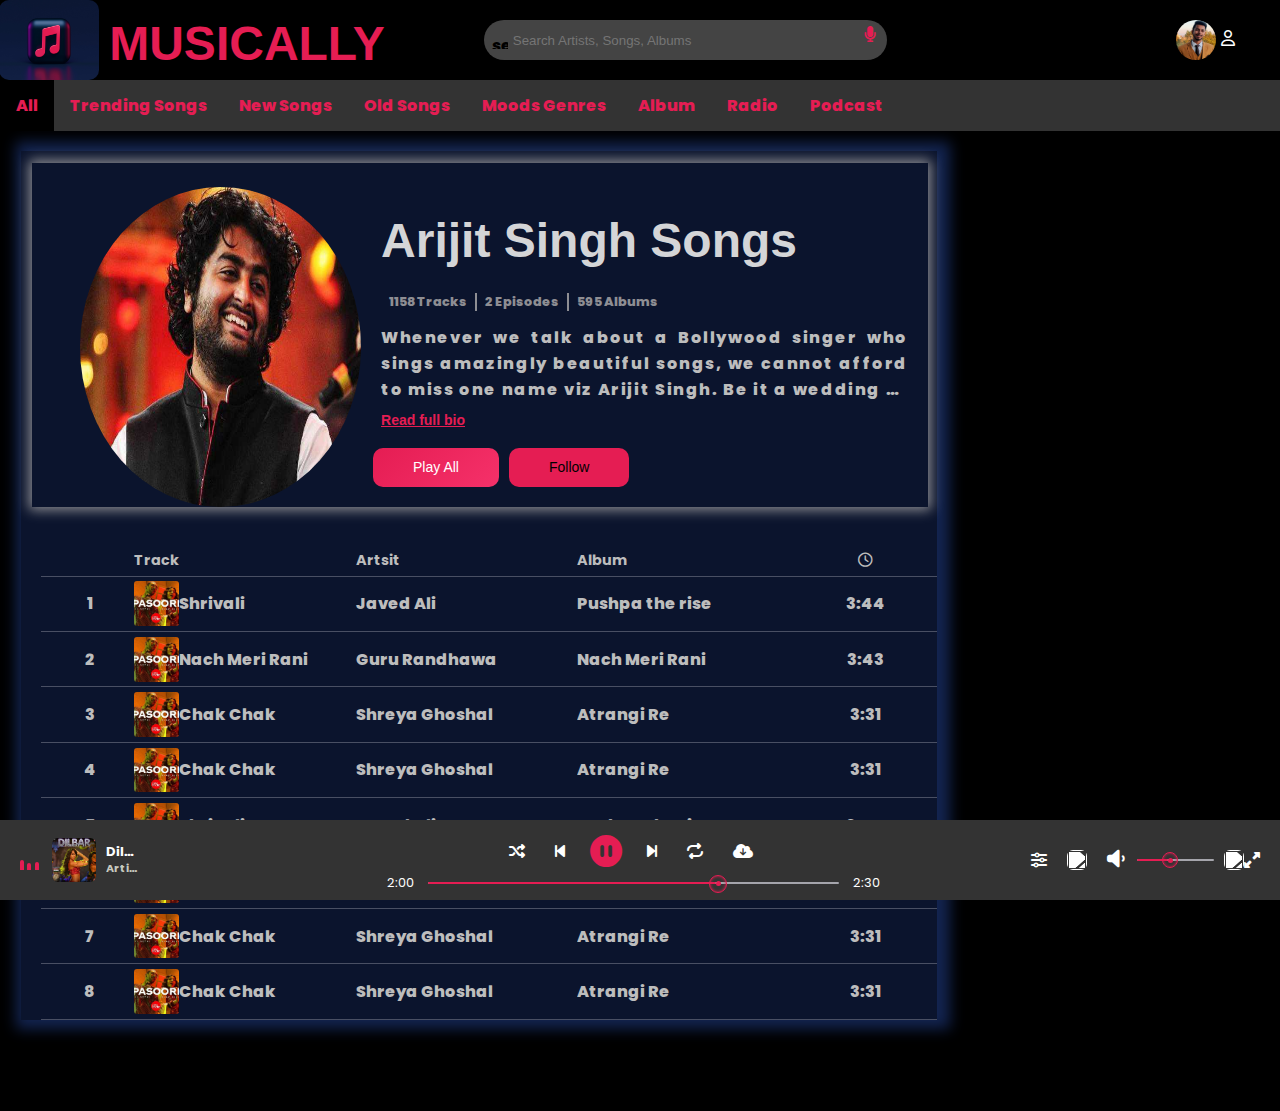
==== commit 0be65d54: "save" ====
--- a/artist.html
+++ b/artist.html
@@ -18,338 +18,369 @@
     <header>
         <!-- Nav menu section start from here -->
         <nav id="nav1">
-          <div id="left-nav">
-            <a href="index.html"><img class="header-logo" height="80px" width="100px" src="./Assets/img/logo.jpg" alt="Image not loaded"/></a>
-    
-            <div class="title">
-             <a href="index.html"><h1><span>musically</span>
-              </h1></a>
+            <div id="left-nav">
+                <a href="index.html"><img class="header-logo" height="80px" width="100px" src="./Assets/img/logo.jpg"
+                        alt="Image not loaded" /></a>
+
+                <div class="title">
+                    <a href="index.html">
+                        <h1><span>musically</span>
+                        </h1>
+                    </a>
+                </div>
+
             </div>
-    
-          </div>
-          <div id="right-nav">
-            <div id="search-bar">
-              <img class="search-icon" width="16" height="16" src="https://img.icons8.com/search" alt="search--v1" />
-              <input class="search-input" placeholder="Search Artists, Songs, Albums" type="search" name="" id="" />
-              <div class="microphone">
-                <i class="fa-solid fa-microphone"></i>
-              </div>
+            <div id="right-nav">
+                <div id="search-bar">
+                    <img class="search-icon" width="16" height="16" src="https://img.icons8.com/search"
+                        alt="search--v1" />
+                    <input class="search-input" placeholder="Search Artists, Songs, Albums" type="search" name=""
+                        id="" />
+                    <div class="microphone">
+                        <i class="fa-solid fa-microphone"></i>
+                    </div>
+                </div>
+                <div class="user">
+                    <img src="Assets/img/user.jpg" alt="">
+                    <i class="fa-regular fa-user"></i>
+                </div>
             </div>
-            <div class="user">
-              <img src="Assets/img/user.jpg" alt="">
-              <i class="fa-regular fa-user"></i>
-            </div>
-          </div>
         </nav>
-    
+
         <nav id="nav2">
-          <ul class="nav-menu">
-            <li><a class="active" href="#all">All </a></li>
-            <li><a href="#trending-songs">Trending Songs</a></li>
-            <li><a href="#new-songs">New Songs</a></li>
-            <li><a href="#old-songs">Old Songs</a></li>
-            <li><a href="#moods-genres">Moods Genres</a></li>
-            <li><a href="#album">Album</a></li>
-            <li><a href="#radio">Radio</a></li>
-            <li><a href="#podcast">Podcast</a></li>
-          </ul>
+            <ul class="nav-menu">
+                <li><a class="active" href="#all">All </a></li>
+                <li><a href="#trending-songs">Trending Songs</a></li>
+                <li><a href="#new-songs">New Songs</a></li>
+                <li><a href="#old-songs">Old Songs</a></li>
+                <li><a href="#moods-genres">Moods Genres</a></li>
+                <li><a href="#album">Album</a></li>
+                <li><a href="#radio">Radio</a></li>
+                <li><a href="#podcast">Podcast</a></li>
+            </ul>
         </nav>
         <!-- Nav menu section end here -->
-    
-      </header>
+
+    </header>
 
 
     <main>
         <div id="wrapper">
-        <section id="content-section">
-          <div class="wrap">
-            <section class="info-sec">
-                <div class="bg-image">
-                    <img src="./Assets/img/arjit.jpg" alt="">
-                </div>
-
-                <div class="info">
-                    <h1 class="artist-name">Arijit Singh Songs</h1>
-                    <div class="sub-info">
-                        <div>1158 Tracks</div>
-                        <div>2 Episodes</div>
-                        <div>595 Albums</div>
-                      </div>
-                    <div class="sort-bio">
-                        <p>Whenever we talk about a Bollywood singer who sings amazingly beautiful songs, we cannot
-                            afford to miss one name viz Arijit Singh. Be it a wedding or a romantic dinner or a party,
-                            they are simply incomplete without Arijit Singh songs. It is the hit Arijit Singh songs
-                            which became our “Muskurane Ki Wajah”. His songs make our “Shanivaar Raati” super amazing
-                            and don’t make us “Blame the night” for a great time. His melodious voice makes our “Chota
-                            Sa Fasana” a memorable one. Even in “Bekhayali”, all we remember is the Tera Fitoor, Shayad,
-                            Ghungroo, Raanjhana, Intezaar, Nashe Si Chadh Gayi, Chal Ghar Chalen, and the list goes on.
-                            Download and listen to the latest and hit Arijit Singh MP3 songs online in high-quality on
-                            Gaana.com.
-                        </p>
-                        <a href="" class="readmore">Read full bio</a>
-                    </div>
-                    <div class="_d">
-                        <div class="btn">
-                            <button class="btn btn-solid" title="Play All">Play All</button>
-                            <button class="bttn bttn-solid" title="Follow">Follow</button>
+            <section id="content-section">
+                <div class="wrap">
+                    <section class="info-sec">
+                        <div class="bg-image">
+                            <img src="./Assets/img/arjit.jpg" alt="">
                         </div>
 
-                    </div>
-
-                </div>
+                        <div class="info">
+                            <h1 class="artist-name">Arijit Singh Songs</h1>
+                            <div class="sub-info">
+                                <div>1158 Tracks</div>
+                                <div>2 Episodes</div>
+                                <div>595 Albums</div>
+                            </div>
+                            <div class="sort-bio">
+                                <p>Whenever we talk about a Bollywood singer who sings amazingly beautiful songs, we
+                                    cannot
+                                    afford to miss one name viz Arijit Singh. Be it a wedding or a romantic dinner or a
+                                    party,
+                                    they are simply incomplete without Arijit Singh songs. It is the hit Arijit Singh
+                                    songs
+                                    which became our “Muskurane Ki Wajah”. His songs make our “Shanivaar Raati” super
+                                    amazing
+                                    and don’t make us “Blame the night” for a great time. His melodious voice makes our
+                                    “Chota
+                                    Sa Fasana” a memorable one. Even in “Bekhayali”, all we remember is the Tera Fitoor,
+                                    Shayad,
+                                    Ghungroo, Raanjhana, Intezaar, Nashe Si Chadh Gayi, Chal Ghar Chalen, and the list
+                                    goes on.
+                                    Download and listen to the latest and hit Arijit Singh MP3 songs online in
+                                    high-quality on
+                                    Gaana.com.
+                                </p>
+                                <a href="" class="readmore">Read full bio</a>
+                            </div>
+                            <div class="_d">
+                                <div class="btn">
+                                    <button class="btn btn-solid" title="Play All">Play All</button>
+                                    <button class="bttn bttn-solid" title="Follow">Follow</button>
+                                </div>
+
+                            </div>
+
+                        </div>
+                    </section>
+                </div>
+
+
+                <section id="playlist">
+                    <ul id="header">
+                        <li class="serial-number"> </li>
+                        <li class="track"><span> Track</span></li>
+                        <li class="artist"> <span>Artsit</span> </li>
+                        <li class="album"> <span>Album</span></li>
+                        <li class="duration"> <span><i class="fa-regular fa-clock"></i></span></li>
+                    </ul>
+
+                    <ul>
+                        <li class="serial-number">
+                            <div class="s-No"><span>1</span></div>
+                        </li>
+                        <li class="track">
+                            <div class="track-wrapper">
+                                <div class="track-image">
+                                    <img src="./Assets/img/18.jpg">
+                                    <div class="play-hover">
+                                        <i class="fa-solid fa-play" title="Play"></i>
+                                    </div>
+                                </div>
+                                <div class="track-name"><span> Shrivali</span>
+                                </div>
+                            </div>
+
+                        </li>
+                        <li class="artist"><span>Javed Ali</span></li>
+                        <li class="album">
+                            <div class="album-name">Pushpa the rise </div>
+                            <div class="heart"><i class="fa-sharp fa-regular fa-heart" title="Add to Favorite"></i>
+                            </div>
+                            <div class="menu"><i class="fa-solid fa-ellipsis-vertical" title="More Options"></i></div>
+                        </li>
+                        <li class="duration"><span>3:44</span></li>
+                    </ul>
+                    <ul>
+                        <li class="serial-number">
+                            <div class="s-No"><span>2</span></div>
+                        </li>
+                        <li class="track">
+                            <div class="track-wrapper">
+                                <div class="track-image">
+                                    <img src="./Assets/img/18.jpg">
+                                    <div class="play-hover">
+                                        <i class="fa-solid fa-play" title="Play"></i>
+                                    </div>
+                                </div>
+                                <div class="track-name">Nach Meri Rani</div>
+                            </div>
+                        </li>
+                        <li class="artist"><span>Guru Randhawa</span></li>
+                        <li class="album">
+                            <div class="album-name">Nach Meri Rani</div>
+                            <div class="heart"><i class="fa-sharp fa-regular fa-heart" title="Favorite"></i></div>
+                            <div class="menu"><i class="fa-solid fa-ellipsis-vertical" title="More Options"></i></div>
+                        </li>
+                        <li class="duration"><span>3:43</span></li>
+                    </ul>
+
+                    <ul>
+                        <li class="serial-number">
+                            <div class="s-No"><span>3</span></div>
+                        </li>
+                        <li class="track">
+                            <div class="track-wrapper">
+                                <div class="track-image">
+                                    <img src="./Assets/img/18.jpg">
+                                    <div class="play-hover">
+                                        <i class="fa-solid fa-play" title="Play"></i>
+                                    </div>
+                                </div>
+                                <div class="track-name">Chak Chak</div>
+                            </div>
+                        </li>
+                        <li class="artist"><span>Shreya Ghoshal</span></li>
+                        <li class="album">
+                            <div class="album-name">Atrangi Re</div>
+                            <div class="heart"><i class="fa-sharp fa-regular fa-heart" title="Favorite"></i></div>
+                            <div class="menu"><i class="fa-solid fa-ellipsis-vertical" title="More Options"></i></div>
+                        </li>
+                        <li class="duration"><span>3:31</span></li>
+                    </ul>
+
+                    <ul>
+                        <li class="serial-number">
+                            <div class="s-No"><span>4</span></div>
+                        </li>
+                        <li class="track">
+                            <div class="track-wrapper">
+                                <div class="track-image"><img src="./Assets/img/18.jpg">
+                                    <div class="play-hover">
+                                        <i class="fa-solid fa-play" title="Play"></i>
+                                    </div>
+                                </div>
+                                <div class="track-name">Chak Chak</div>
+                            </div>
+                        </li>
+                        <li class="artist"><span>Shreya Ghoshal</span></li>
+                        <li class="album">
+                            <div class="album-name">Atrangi Re</div>
+                            <div class="heart"><i class="fa-sharp fa-regular fa-heart" title="Favorite"></i></div>
+                            <div class="menu"><i class="fa-solid fa-ellipsis-vertical" title="More Options"></i></div>
+                        </li>
+                        <li class="duration"><span>3:31</span></li>
+                    </ul>
+
+                    <ul>
+                        <li class="serial-number">
+                            <div class="s-No"><span>5</span></div>
+                        </li>
+                        <li class="track">
+                            <div class="track-wrapper">
+                                <div class="track-image"><img src="./Assets/img/18.jpg">
+                                    <div class="play-hover">
+                                        <i class="fa-solid fa-play" title="Play"></i>
+                                    </div>
+                                </div>
+                                <div class="track-name">Shrivali</div>
+                            </div>
+                        </li>
+                        <li class="artist"><span>Javed Ali</span></li>
+                        <li class="album">
+                            <div class="album-name">Pushpa the rise </div>
+                            <div class="heart"><i class="fa-sharp fa-regular fa-heart" title="Favorite"></i></div>
+                            <div class="menu"><i class="fa-solid fa-ellipsis-vertical" title="More Options"></i></div>
+                        </li>
+                        <li class="duration"><span>3:44</span></li>
+                    </ul>
+
+                    <ul class="test">
+                        <li class="serial-number">
+                            <div class="s-No"><span>6</span></div>
+                        </li>
+                        <li class="track">
+                            <div class="track-wrapper">
+                                <div class="track-image"><img src="./Assets/img/18.jpg">
+                                    <div class="play-hover">
+                                        <i class="fa-solid fa-play" title="Play"></i>
+                                    </div>
+                                </div>
+                                <div class="track-name">Nach Meri Rani</div>
+                            </div>
+                        </li>
+                        <li class="artist"><span>Guru Randhawa</span></li>
+                        <li class="album">
+                            <div class="album-name">Nach Meri Rani</div>
+                            <div class="heart"><i class="fa-sharp fa-regular fa-heart" title="Favorite"></i></div>
+                            <div class="menu"><i class="fa-solid fa-ellipsis-vertical" title="More Options"></i></div>
+                        </li>
+                        <li class="duration"><span>3:43</span></li>
+                    </ul>
+
+                    <ul>
+                        <li class="serial-number">
+                            <div class="s-No"><span>7</span></div>
+                        </li>
+                        <li class="track">
+                            <div class="track-wrapper">
+                                <div class="track-image">
+                                    <img src="./Assets/img/18.jpg">
+                                    <div class="play-hover">
+                                        <i class="fa-solid fa-play" title="Play"></i>
+                                    </div>
+                                </div>
+                                <div class="track-name">Chak Chak</div>
+                            </div>
+                        </li>
+                        <li class="artist"><span>Shreya Ghoshal</span></li>
+                        <li class="album">
+                            <div class="album-name">Atrangi Re</div>
+                            <div class="heart"><i class="fa-sharp fa-regular fa-heart" title="Favorite"></i></div>
+                            <div class="menu"><i class="fa-solid fa-ellipsis-vertical" title="More Options"></i></div>
+                        </li>
+                        <li class="duration"><span>3:31</span></li>
+                    </ul>
+
+                    <ul>
+                        <li class="serial-number">
+                            <div class="s-No"><span>8</span></div>
+                        </li>
+                        <li class="track">
+                            <div class="track-wrapper">
+                                <div class="track-image">
+                                    <img src="./Assets/img/18.jpg">
+                                    <div class="play-hover">
+                                        <i class="fa-solid fa-play" title="Play"></i>
+                                    </div>
+                                </div>
+                                <div class="track-name">Chak Chak</div>
+                            </div>
+                        </li>
+                        <li class="artist"><span>Shreya Ghoshal</span></li>
+                        <li class="album">
+                            <div class="album-name">Atrangi Re</div>
+                            <div class="heart"><i class="fa-sharp fa-regular fa-heart" title="Favorite"></i></div>
+                            <div class="menu"><i class="fa-solid fa-ellipsis-vertical" title="More Options"></i></div>
+                        </li>
+                        <li class="duration"><span>3:31</span></li>
+                    </ul>
+                </section>
             </section>
-         </div>
-
-
-         <section id="playlist">
-            <ul id="header">
-                <li class="serial-number"> </li>
-                <li class="track"><span> Track</span></li>
-                <li class="artist"> <span>Artsit</span> </li>
-                <li class="album"> <span>Album</span></li>
-                <li class="duration"> <span><i class="fa-regular fa-clock"></i></span></li>
-            </ul>
-
-            <ul>
-                <li class="serial-number">
-                    <div class="s-No"><span>1</span></div>
-                </li>
-                <li class="track">
-                    <div class="track-wrapper">
-                        <div class="track-image">
-                            <img
-                                src="./Assets/img/18.jpg">
-                        </div>
-                        <div class="track-name"><span> Shrivali</span>
-                        </div>
-                    </div>
-
-                </li>
-                <li class="artist"><span>Javed Ali</span></li>
-                <li class="album">
-                    <div class="album-name">Pushpa the rise </div>
-                    <div class="heart"><i class="fa-sharp fa-regular fa-heart" title="Add to Favorite"></i></div>
-                    <div class="menu"><i class="fa-solid fa-ellipsis-vertical" title="More Options"></i></div>
-                </li>
-                <li class="duration"><span>3:44</span></li>
-            </ul>
-            <ul>
-                <li class="serial-number">
-                    <div class="s-No"><span>2</span></div>
-                </li>
-                <li class="track">
-                    <div class="track-wrapper">
-                        <div class="track-image">
-                            <img
-                                src="./Assets/img/18.jpg">
-                        </div>
-                        <div class="track-name">Nach Meri Rani</div>
-                    </div>
-                </li>
-                <li class="artist"><span>Guru Randhawa</span></li>
-                <li class="album">
-                    <div class="album-name">Nach Meri Rani</div>
-                    <div class="heart"><i class="fa-sharp fa-regular fa-heart" title="Favorite"></i></div>
-                    <div class="menu"><i class="fa-solid fa-ellipsis-vertical" title="More Options"></i></div>
-                </li>
-                <li class="duration"><span>3:43</span></li>
-            </ul>
-
-            <ul>
-                <li class="serial-number">
-                    <div class="s-No"><span>3</span></div>
-                </li>
-                <li class="track">
-                    <div class="track-wrapper">
-                        <div class="track-image">
-                            <img
-                                src="./Assets/img/18.jpg">
-                        </div>
-                        <div class="track-name">Chak Chak</div>
-                    </div>
-                </li>
-                <li class="artist"><span>Shreya Ghoshal</span></li>
-                <li class="album">
-                    <div class="album-name">Atrangi Re</div>
-                    <div class="heart"><i class="fa-sharp fa-regular fa-heart" title="Favorite"></i></div>
-                    <div class="menu"><i class="fa-solid fa-ellipsis-vertical" title="More Options"></i></div>
-                </li>
-                <li class="duration"><span>3:31</span></li>
-            </ul>
-
-            <ul>
-                <li class="serial-number">
-                    <div class="s-No"><span>4</span></div>
-                </li>
-                <li class="track">
-                    <div class="track-wrapper">
-                        <div class="track-image"><img
-                                src="./Assets/img/18.jpg">
-                        </div>
-                        <div class="track-name">Chak Chak</div>
-                    </div>
-                </li>
-                <li class="artist"><span>Shreya Ghoshal</span></li>
-                <li class="album">
-                    <div class="album-name">Atrangi Re</div>
-                    <div class="heart"><i class="fa-sharp fa-regular fa-heart" title="Favorite"></i></div>
-                    <div class="menu"><i class="fa-solid fa-ellipsis-vertical" title="More Options"></i></div>
-                </li>
-                <li class="duration"><span>3:31</span></li>
-            </ul>
-
-            <ul>
-                <li class="serial-number">
-                    <div class="s-No"><span>5</span></div>
-                </li>
-                <li class="track">
-                    <div class="track-wrapper">
-                        <div class="track-image"><img
-                                src="./Assets/img/18.jpg">
-                        </div>
-                        <div class="track-name">Shrivali</div>
-                    </div>
-                </li>
-                <li class="artist"><span>Javed Ali</span></li>
-                <li class="album">
-                    <div class="album-name">Pushpa the rise </div>
-                    <div class="heart"><i class="fa-sharp fa-regular fa-heart" title="Favorite"></i></div>
-                    <div class="menu"><i class="fa-solid fa-ellipsis-vertical" title="More Options"></i></div>
-                </li>
-                <li class="duration"><span>3:44</span></li>
-            </ul>
-
-            <ul class="test">
-                <li class="serial-number">
-                    <div class="s-No"><span>6</span></div>
-                </li>
-                <li class="track">
-                    <div class="track-wrapper">
-                        <div class="track-image"><img
-                                src="./Assets/img/18.jpg">
-                        </div>
-                        <div class="track-name">Nach Meri Rani</div>
-                    </div>
-                </li>
-                <li class="artist"><span>Guru Randhawa</span></li>
-                <li class="album">
-                    <div class="album-name">Nach Meri Rani</div>
-                    <div class="heart"><i class="fa-sharp fa-regular fa-heart" title="Favorite"></i></div>
-                    <div class="menu"><i class="fa-solid fa-ellipsis-vertical" title="More Options"></i></div>
-                </li>
-                <li class="duration"><span>3:43</span></li>
-            </ul>
-
-            <ul>
-                <li class="serial-number">
-                    <div class="s-No"><span>7</span></div>
-                </li>
-                <li class="track">
-                    <div class="track-wrapper">
-                        <div class="track-image">
-                            <img
-                                src="./Assets/img/18.jpg">
-                        </div>
-                        <div class="track-name">Chak Chak</div>
-                    </div>
-                </li>
-                <li class="artist"><span>Shreya Ghoshal</span></li>
-                <li class="album">
-                    <div class="album-name">Atrangi Re</div>
-                    <div class="heart"><i class="fa-sharp fa-regular fa-heart" title="Favorite"></i></div>
-                    <div class="menu"><i class="fa-solid fa-ellipsis-vertical" title="More Options"></i></div>
-                </li>
-                <li class="duration"><span>3:31</span></li>
-            </ul>
-
-            <ul>
-                <li class="serial-number">
-                    <div class="s-No"><span>8</span></div>
-                </li>
-                <li class="track">
-                    <div class="track-wrapper">
-                        <div class="track-image">
-                            <img
-                                src="./Assets/img/18.jpg">
-                        </div>
-                        <div class="track-name">Chak Chak</div>
-                    </div>
-                </li>
-                <li class="artist"><span>Shreya Ghoshal</span></li>
-                <li class="album">
-                    <div class="album-name">Atrangi Re</div>
-                    <div class="heart"><i class="fa-sharp fa-regular fa-heart" title="Favorite"></i></div>
-                    <div class="menu"><i class="fa-solid fa-ellipsis-vertical" title="More Options"></i></div>
-                </li>
-                <li class="duration"><span>3:31</span></li>
-            </ul>
-         </section>
-     </section>
-    </div> 
-   </main>
+        </div>
+    </main>
 
     <section class="footer">
         <div id="media-controls">
-          <div class="master-play">
-           <div class="song-play">
-            <div class="wave">
-              <div class="wave1"></div>
-              <div class="wave1"></div>
-              <div class="wave1"></div>
+            <div class="master-play">
+                <div class="song-play">
+                    <div class="wave">
+                        <div class="wave1"></div>
+                        <div class="wave1"></div>
+                        <div class="wave1"></div>
+                    </div>
+                    <img src="Assets/img/9.jpg" alt="" id="thumbnail-masterPlay">
+                    <h5 id="title">
+                        Dilbar Dilbar
+                        <div class="subtitle">
+                            Artist name
+                        </div>
+                    </h5>
+                </div>
+
+                <div class="audio-control1">
+                    <div class="masterplay-icon">
+                        <i class="fa-solid fa-shuffle" title="Enable shuffle"></i>
+                        <i class="fa-solid fa-backward-step" title="Previous"></i>
+                        <i class="fa-solid fa-circle-pause" title="Pause"></i>
+                        <i class="fa-solid fa-forward-step" title="Next"></i>
+                        <i class="fa-solid fa-repeat" title="Enable Repeat"></i>
+                        <i class="fa-solid fa-cloud-arrow-down" title="Download"></i>
+                    </div>
+
+                    <div class="audio-icon">
+                        <span id="current-start">2:00</span>
+                        <div class="seek-bar">
+                            <input type="range" id="seek" min="0" max="100">
+                            <div class="seek-bar2" id="seek-bar2"> </div>
+                            <div class="dot"></div>
+                        </div>
+                        <span id="current-end">2:30</span>
+                    </div>
+                </div>
+
+                <div class="audio-control2">
+                    <div class="slider-up">
+                        <i class="fa-solid fa-sliders" title="Equalizer"></i>
+                    </div>
+                    <div id="connectDevice-icon">
+                        <img src="https://cdn-icons-png.flaticon.com/512/8736/8736763.png" alt=""
+                            title="Connect Device">
+                    </div>
+                    <div class="vol">
+                        <i class="fa-solid fa-volume-low" id="vol-icon" title="Volume"></i>
+                        <input type="range" id="seek" min="0" max="100" id="vol">
+                        <div class="vol-bar"> </div>
+                        <div class="dot" id="vol-dot"></div>
+                    </div>
+                    <div id="audio-icon">
+                        <img src="https://cdn-icons-png.flaticon.com/512/4211/4211451.png" alt="" title="Queue">
+                    </div>
+                    <div class="maximize">
+                        <i class="fa-sharp fa-solid fa-up-right-and-down-left-from-center" title="Maximize"></i>
+                    </div>
+                </div>
             </div>
-            <img src="Assets/img/9.jpg" alt="" id="thumbnail-masterPlay">
-            <h5 id="title">
-              Dilbar Dilbar
-              <div class="subtitle">
-                Artist name
-              </div>
-            </h5>
-          </div>
-    
-            <div class="audio-control1"> 
-              <div class="masterplay-icon">            
-                <i class="fa-solid fa-shuffle" title="Enable shuffle"></i>
-                <i class="fa-solid fa-backward-step" title="Previous"></i>
-                <i class="fa-solid fa-circle-pause" title="Pause"></i>
-                <i class="fa-solid fa-forward-step" title="Next"></i>
-                <i class="fa-solid fa-repeat" title="Enable Repeat"></i>
-                <i class="fa-solid fa-cloud-arrow-down" title="Download"></i>      
-              </div>
-    
-              <div class="audio-icon"> 
-                <span id="current-start">2:00</span>
-                <div class="seek-bar">
-                  <input type="range" id="seek" min="0" max="100">
-                  <div class="seek-bar2" id="seek-bar2"> </div>
-                  <div class="dot"></div>
-                </div>
-                <span id="current-end">2:30</span>
-              </div>
-            </div>
-    
-            <div class="audio-control2">
-            <div class="slider-up">
-              <i class="fa-solid fa-sliders" title="Equalizer"></i>
-            </div>
-            <div id="connectDevice-icon"> 
-             <img src="https://cdn-icons-png.flaticon.com/512/8736/8736763.png"  alt="" title="Connect Device">
-            </div>
-            <div class="vol">
-                <i class="fa-solid fa-volume-low" id="vol-icon" title="Volume"></i>
-              <input type="range" id="seek" min="0" max="100" id="vol">
-              <div class="vol-bar"> </div>
-              <div class="dot" id="vol-dot"></div>
-            </div>
-            <div id="audio-icon"> 
-             <img src="https://cdn-icons-png.flaticon.com/512/4211/4211451.png"  alt="" title="Queue"> 
-            </div>
-            <div class="maximize">
-              <i class="fa-sharp fa-solid fa-up-right-and-down-left-from-center" title="Maximize"></i>
-            </div>
-            </div>
-          </div>
         </div>
-      </section>
+    </section>
 </body>
 
 </html>--- a/Assets/style1.css
+++ b/Assets/style1.css
@@ -359,7 +359,7 @@
 #playlist ul:hover{
      color: var(--text-color);
      background-color: #413f3f;
-     transition: all 0.8s linear 0s;
+     transition: all 0.4s linear 0s;
      /* color:#fff; */
 }
 
@@ -421,7 +421,7 @@
    
 }
 .album-name{
-    width: 50%;
+    width: 90%;
     overflow: hidden;
     text-overflow: ellipsis;
     white-space: nowrap;
@@ -429,7 +429,7 @@
 .heart{
     width: 25%;
     float: right;
-       
+    opacity: 0;  
 }
 .heart:hover{
     -webkit-animation: nextarrow 1s infinite;
@@ -447,14 +447,42 @@
         transform: scale(1, 1);
     }
 }
-    
-
 
 .menu{
   width: 25%;
   float: right;
-}
-
+  opacity: 0;
+}
+#playlist ul:hover .heart{
+  opacity: 1;
+}
+#playlist ul:hover .menu{
+  opacity: 1;
+}
+.track-image{
+  position: relative;
+}
+.play-hover{
+  position: absolute;
+  top: 20%;
+  left: 15%;
+  width: 30px;
+  height: 30px;
+  text-align: center;
+  border-radius: 50%;
+  text-align: center;
+  opacity: 0;
+  background-color: rgba(0,0,0,.8);
+  cursor: pointer;
+}
+.play-hover i{
+  position: absolute;
+  top: 24%;
+  left: 30%;
+}
+#playlist ul:hover .play-hover{
+  opacity: 1;
+}
 /* Media control CSS start from here --------------------------------------------------------------------*/
 .footer #audio-icon img{
     width: 1.25rem;
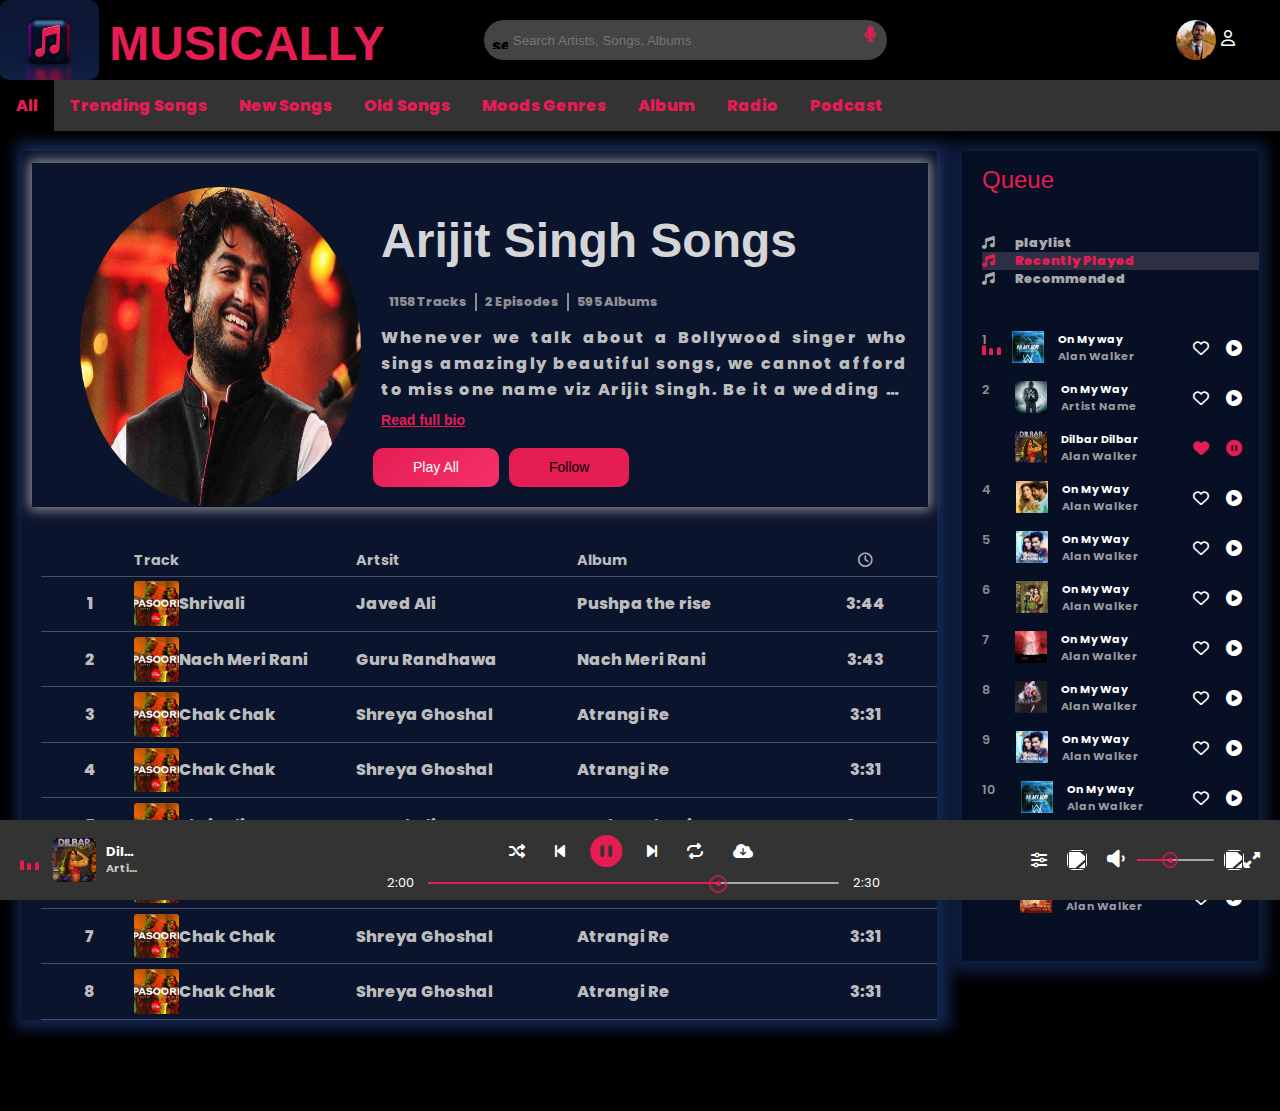
==== commit a77bacf1: "save" ====
--- a/artist.html
+++ b/artist.html
@@ -82,20 +82,13 @@
                             </div>
                             <div class="sort-bio">
                                 <p>Whenever we talk about a Bollywood singer who sings amazingly beautiful songs, we
-                                    cannot
-                                    afford to miss one name viz Arijit Singh. Be it a wedding or a romantic dinner or a
-                                    party,
-                                    they are simply incomplete without Arijit Singh songs. It is the hit Arijit Singh
-                                    songs
-                                    which became our “Muskurane Ki Wajah”. His songs make our “Shanivaar Raati” super
-                                    amazing
-                                    and don’t make us “Blame the night” for a great time. His melodious voice makes our
-                                    “Chota
-                                    Sa Fasana” a memorable one. Even in “Bekhayali”, all we remember is the Tera Fitoor,
-                                    Shayad,
-                                    Ghungroo, Raanjhana, Intezaar, Nashe Si Chadh Gayi, Chal Ghar Chalen, and the list
-                                    goes on.
-                                    Download and listen to the latest and hit Arijit Singh MP3 songs online in
+                                    cannot afford to miss one name viz Arijit Singh. Be it a wedding or a romantic dinner or a
+                                    party, they simply incomplete without Arijit Singh songs. It is the hit Arijit Singh
+                                    songs which became our “Muskurane Ki Wajah”. His songs make our “Shanivaar Raati” super
+                                    amazing and don’t make us “Blame the night” for a great time. His melodious voice makes our
+                                    “Chota Sa Fasana” a memorable one. Even in “Bekhayali”, all we remember is the Tera Fitoor,
+                                    Shayad, Ghungroo, Raanjhana, Intezaar, Nashe Si Chadh Gayi, Chal Ghar Chalen, and the list
+                                    goes on. Download and listen to the latest and hit Arijit Singh MP3 songs online in
                                     high-quality on
                                     Gaana.com.
                                 </p>
@@ -315,8 +308,212 @@
                     </ul>
                 </section>
             </section>
+
+            <aside id="side-queue">
+                <div class="playlist-heading">
+                  <h1>Queue</h1>
+                </div>
+                <!-- Playlist code start -->
+                <div class="play-list">
+                  
+                  <h4>
+                    <span><i class="fa fa-music" aria-hidden="true"></i>playlist</span>
+                  </h4>
+        
+                  <h4 class="active">
+                    <span><i class="fa fa-music" aria-hidden="true"> </i>Recently
+                      Played</span>
+                  </h4>
+        
+                  <h4>
+                    <span><i class="fa fa-music" aria-hidden="true"> </i>Recommended</span>
+                  </h4>
+                </div>
+                <!-- Playlist code end -->
+        
+                <!-- Side Queue Songs list section start -->
+                <div class="song-list">
+                  <li class="songItem">
+                    <div class="sidePlay-list active-play">
+                        <div class="master-play">
+                            <div class="wave">
+                              <div class="wave1"></div>
+                              <div class="wave1"></div>
+                              <div class="wave1"></div>
+                            </div>
+                          </div>
+                      <span>1</span>
+                      <img src="Assets/img/1.jpg" alt="">
+                      <h5>On My way <br>
+                        <div class="subtitle">Alan Walker </div>
+                      </h5>
+                    </div>
+                    <div class="sidePlay-icon">
+                      <i class="fa-regular fa-heart"></i>
+                      <i class="fa fa-play-circle" aria-hidden="true" id="1"></i>
+                    </div>
+                  </li>
+                
+                  <li class="songItem">
+                    <div class="sidePlay-list">
+                      <span>2</span>
+                      <img src="Assets/img/2.jpg" alt="">
+                      <h5>On My Way <br>
+                        <div class="subtitle">Artist Name</div>
+                      </h5>
+                    </div>
+                    <div class="sidePlay-icon">
+                      <i class="fa-regular fa-heart"></i>
+                      <i class="fa  fa-play-circle" aria-hidden="true" id="1"></i>
+                    </div>
+                  </li>
+        
+                  <li class="songItem">
+                    <div class="sidePlay-list">
+                      <span id="list-number">3</span>
+                      <img src="Assets/img/9.jpg" alt="">
+                      <h5>Dilbar Dilbar <br>
+                        <div class="subtitle">Alan Walker</div>
+                      </h5>
+                    </div>
+        
+                    <div class="sidePlay-icon active-play">
+                      <i class="fa-solid fa-heart"></i>
+                      <i class="fa  fa-pause-circle" aria-hidden="true" id="1"></i>
+                    </div>
+                  </li>
+        
+                  <li class="songItem">
+                    <div class="sidePlay-list">
+                      <span>4</span>
+                      <img src="Assets/img/8.jpg" alt="">
+                      <h5>On My Way <br>
+                        <div class="subtitle">Alan Walker</div>
+                      </h5>
+                    </div>
+                    <div class="sidePlay-icon">
+                      <i class="fa-regular fa-heart"></i>
+                      <i class="fa  fa-play-circle" aria-hidden="true" id="1"></i>
+                    </div>
+                  </li>
+        
+                  <li class="songItem">
+                    <div class="sidePlay-list">
+                      <span>5</span>
+                      <img src="Assets/img/11.jpg" alt="">
+                      <h5>On My Way <br>
+                        <div class="subtitle">Alan Walker</div>
+                      </h5>
+                    </div>
+                    <div class="sidePlay-icon">
+                      <i class="fa-regular fa-heart"></i>
+                      <i class="fa  fa-play-circle" aria-hidden="true" id="1"></i>
+                    </div>
+                  </li>
+        
+                  <li class="songItem">
+                    <div class="sidePlay-list">
+                      <span>6</span>
+                      <img src="Assets/img/10.jpg" alt="">
+                      <h5>On My Way <br>
+                        <div class="subtitle">Alan Walker</div>
+                      </h5>
+                    </div>
+                    <div class="sidePlay-icon">
+                      <i class="fa-regular fa-heart"></i>
+                      <i class="fa  fa-play-circle" aria-hidden="true" id="1"></i>
+                    </div>
+                  </li>
+        
+                  <li class="songItem">
+                    <div class="sidePlay-list">
+                      <span>7</span>
+                      <img src="Assets/img/4.jpg" alt="">
+                      <h5>On My Way <br>
+                        <div class="subtitle">Alan Walker</div>
+                      </h5>
+                    </div>
+                    <div class="sidePlay-icon">
+                      <i class="fa-regular fa-heart"></i>
+                      <i class="fa  fa-play-circle" aria-hidden="true" id="1"></i>
+                    </div>
+                  </li>
+        
+                  <li class="songItem">
+                    <div class="sidePlay-list">
+                      <span>8</span>
+                      <img src="Assets/img/13.jpg" alt="">
+                      <h5>On My Way <br>
+                        <div class="subtitle">Alan Walker</div>
+                      </h5>
+                    </div>
+                    <div class="sidePlay-icon">
+                      <i class="fa-regular fa-heart"></i>
+                      <i class="fa  fa-play-circle" aria-hidden="true" id="1"></i>
+                    </div>
+                  </li>
+        
+                  <li class="songItem">
+                    <div class="sidePlay-list">
+                      <span>9</span>
+                      <img src="Assets/img/11.jpg" alt="">
+                      <h5>On My Way <br>
+                        <div class="subtitle">Alan Walker</div>
+                      </h5>
+                    </div>
+                    <div class="sidePlay-icon">
+                      <i class="fa-regular fa-heart"></i>
+                      <i class="fa  fa-play-circle" aria-hidden="true" id="1"></i>
+                    </div>
+                  </li>
+        
+                  <li class="songItem">
+                    <div class="sidePlay-list">
+                      <span>10</span>
+                      <img src="Assets/img/1.jpg" alt="">
+                      <h5>On My Way <br>
+                        <div class="subtitle">Alan Walker</div>
+                      </h5>
+                    </div>
+                    <div class="sidePlay-icon">
+                      <i class="fa-regular fa-heart"></i>
+                      <i class="fa  fa-play-circle" aria-hidden="true" id="1"></i>
+                    </div>
+                  </li>
+        
+                  <li class="songItem">
+                    <div class="sidePlay-list">
+                      <span>11</span>
+                      <img src="Assets/img/14.jpg" alt="">
+                      <h5>On My Way <br>
+                        <div class="subtitle">Alan Walker</div>
+                      </h5>
+                    </div>
+                    <div class="sidePlay-icon">
+                      <i class="fa-regular fa-heart"></i>
+                      <i class="fa  fa-play-circle" aria-hidden="true" id="1"></i>
+                    </div>
+                  </li>
+        
+                  <li class="songItem">
+                    <div class="sidePlay-list">
+                      <span>12</span>
+                      <img src="Assets/img/16.jpg" alt="">
+                      <h5>On My Way <br>
+                        <div class="subtitle">Alan Walker</div>
+                      </h5>
+                    </div>
+                    <div class="sidePlay-icon">
+                      <i class="fa-regular fa-heart"></i>
+                      <i class="fa  fa-play-circle" aria-hidden="true" id="1"></i>
+                    </div>
+                  </li>               
+                  <!-- Side Queue Songs list section end -->
+              </aside>
         </div>
     </main>
+
+    
 
     <section class="footer">
         <div id="media-controls">
--- a/Assets/style1.css
+++ b/Assets/style1.css
@@ -214,10 +214,7 @@
     height: 100%;
     width: 100%;
 }
-.bg-image:hover {
-    transform: scale(1.1);
-    transition: .5s ease-in-out;
-}
+
 .info-sec .bg-image{
   
     border-radius: 50%;
@@ -316,7 +313,7 @@
 color: #fff;
 background: linear-gradient(-45deg,#e72c30, #132450, #FF3D77,#e51d53);
 background-size: 600%;
-animation : anime 8s linear infinite;
+animation : anime 3s linear infinite;
 }
 
 .btn-solid{
@@ -355,6 +352,199 @@
     padding: .3rem;
 
 }
+
+/* Side playlist queue CSS start from here --------------------------------------------------------*/
+
+/* Scroll bar CSS start ---------*/
+#side-queue::-webkit-scrollbar {
+  display: none;
+}
+
+/* Scroll bar CSS end ---------*/
+
+#side-queue {
+  width: 24%;
+  height: 90vh;
+  display: flex;
+  flex-direction: column;
+  float: right;
+  overflow: auto;
+  color: #fff;
+  box-shadow: -2px 2px 14px 10px hsl(223, 60%, 16%);
+  background-color: #070f24;
+}
+
+.playlist-heading h1 {
+  font-size: 1.5rem;
+  margin: 0.9rem 0 0 1.25rem;
+  font-weight: 500;
+  font-family: proximanova-bold-webfont, Arial, sans-serif;
+  text-decoration: solid;
+  color: var(--text-color);
+}
+
+#side-queue .play-list {
+  margin: 40px 0px 0px 20px;
+}
+
+#side-queue .play-list h4 {
+  font-size: 0.8rem;
+  font-weight: 900;
+  color: #a9a9ad;
+  cursor: pointer;
+  display: flex;
+  align-items: center;
+  transition: 0.3s linear;
+}
+
+.play-list .active {
+  background-color: #2d3044;
+}
+.play-list .active span {
+  color: var(--text-color);
+}
+
+#side-queue .play-list h4:hover {
+  color: var(--text-color);
+}
+
+.fa-music {
+  margin-right: 1.25rem;
+}
+
+/* Side Queue song list CSS Start*/
+
+.song-list {
+  width: 100%;
+  margin-top: 2.5rem;
+}
+.songItem {
+  display: flex;
+
+  height: 2.5rem;
+  width: 100%;
+}
+.sidePlay-list {
+  position: relative;
+  width: 70%;
+  display: flex;
+}
+.sidePlay-icon {
+  width: 30%;
+  display: flex;
+  justify-content: space-evenly;
+}
+
+.song-list li {
+  list-style: none;
+  position: relative;
+  padding: 5px 0px 5px 20px;
+  display: flex;
+  align-items: center;
+  margin-bottom: 10px;
+  cursor: pointer;
+  transition: 0.3s linear;
+}
+
+.song-list li:hover {
+  background-color: #444;
+}
+.song-list li #list-number {
+  opacity: 0;
+}
+.song-list li span {
+  font-size: 0.8rem;
+  font-weight: 600;
+  color: #8b8d91;
+}
+
+.song-list li img {
+  width: 2rem;
+  height: 2rem;
+  margin-left: 25px;
+}
+
+.song-list li h5 {
+  font-size: 11px;
+  margin-left: 0.9rem;
+  width: 10.6rem;
+  overflow: hidden;
+  text-overflow: ellipsis;
+  white-space: nowrap;
+}
+
+.song-list li h5 .subtitle {
+  font-size: 11px;
+  color: #98999d;
+}
+
+.song-list li h5 i {
+  position: absolute;
+  right: 1.5rem;
+}
+/* Side Queue Song list CSS end */
+/* ----------------------------------------------------------------------------------------- */
+
+/* Side Queue Animation CSS start  */
+aside .master-play {
+  display: flex;
+  align-items: center;
+}
+.active-play .master-play .wave {
+  opacity: 1;
+}
+.sidePlay-icon.active-play i {
+  color: var(--text-color);
+}
+
+/*side playlist  Wave CSS styling start from here */
+aside .master-play .wave {
+  position: absolute;
+  bottom: 5px;
+  width: 1.87rem;
+  height: 1.87rem;
+  padding-bottom: 5px;
+  display: flex;
+  align-items: flex-end;
+  margin-right: 10px;
+  opacity: 0;
+}
+
+aside .master-play .wave .wave1 {
+  width: 4px;
+  height: 10px;
+  background: var(--text-color);
+  margin-right: 3px;
+  border-radius: 10px 10px 0px 0px;
+  animation: wave 0.3s linear infinite;
+}
+aside .master-play .wave .wave1:nth-child(2) {
+  height: 7px;
+  margin-right: 3.5;
+  animation-delay: 0.4s;
+}
+
+aside .master-play .wave .wave1:nth-child(3) {
+  height: 8px;
+  animation-delay: 0.8s;
+}
+
+@keyframes wave {
+  0% {
+    height: 7px;
+  }
+  50% {
+    height: 15px;
+  }
+  100% {
+    height: 5px;
+  }
+}
+
+/* side playlist Waves Animation end  here */
+
+/* side playlist Wave CSS styling end here */
+/* --------------------------------------------------------------------------------------------- */
 
 #playlist ul:hover{
      color: var(--text-color);
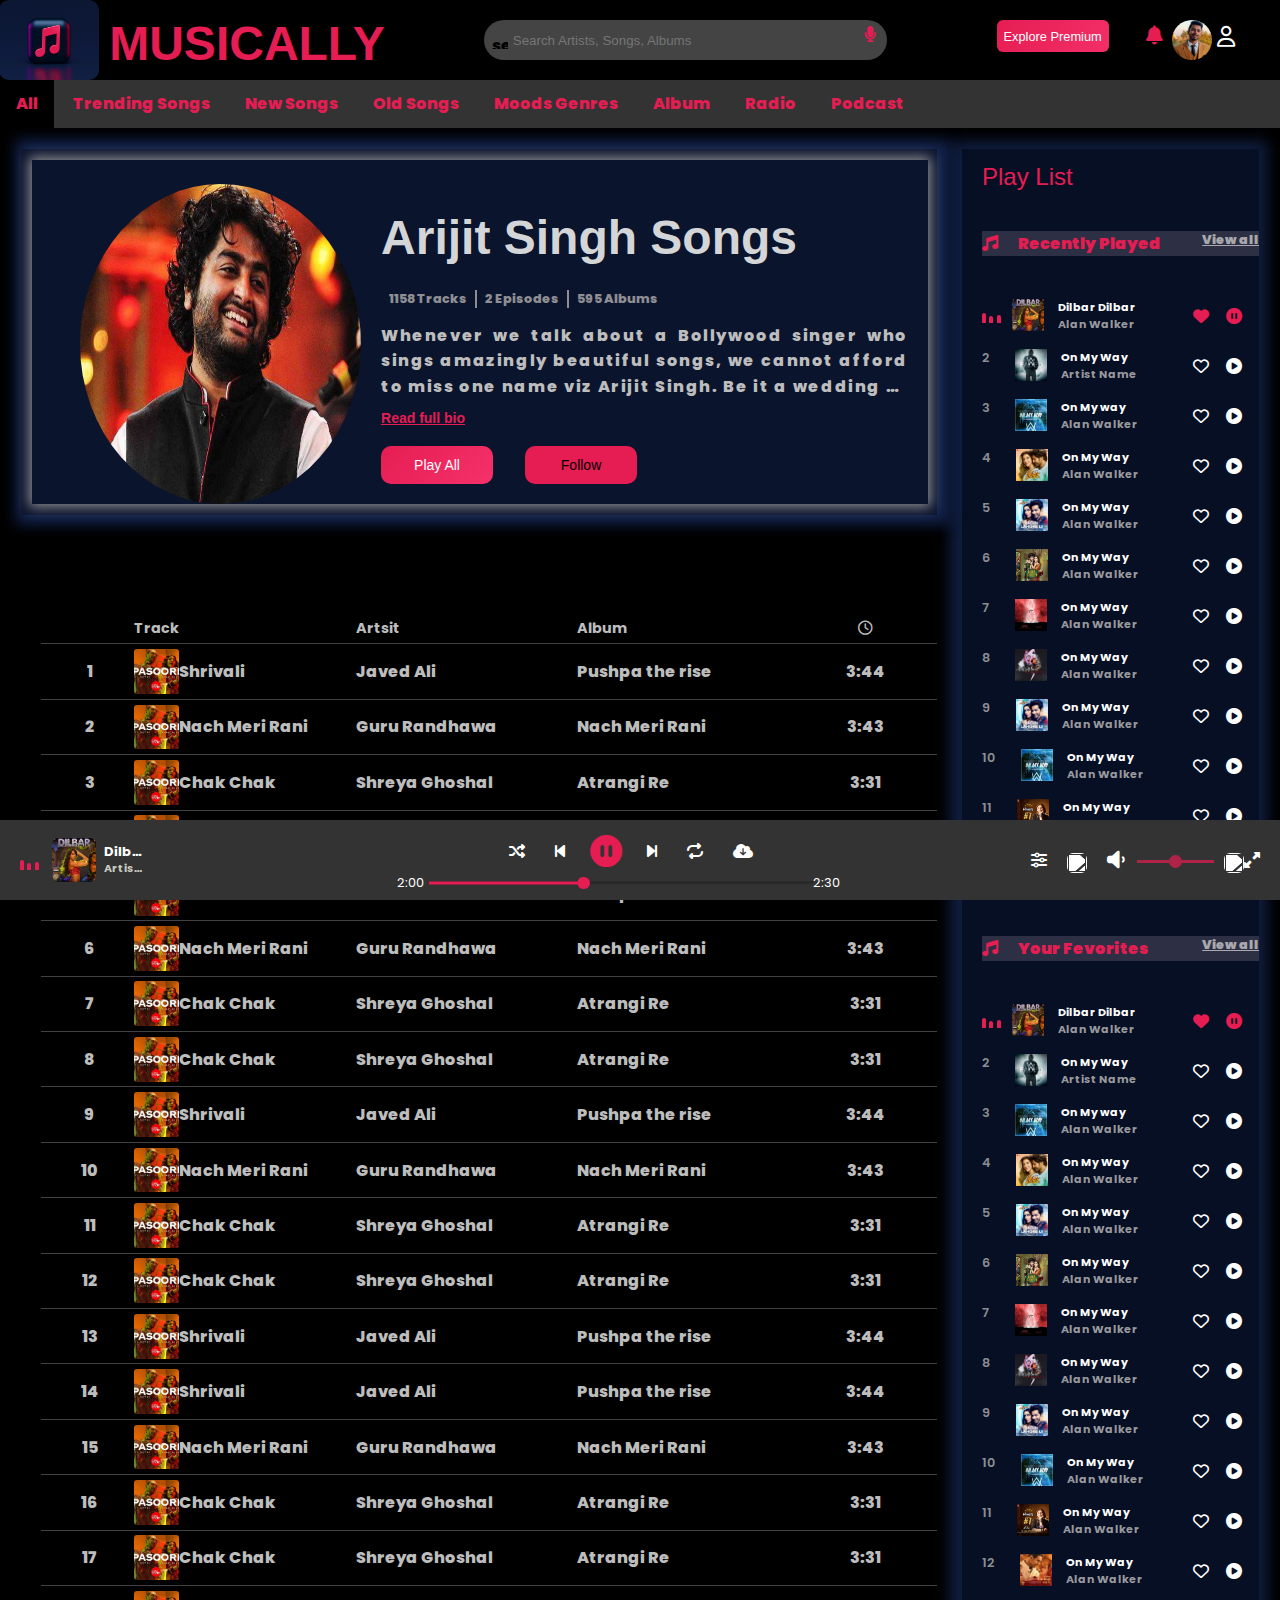
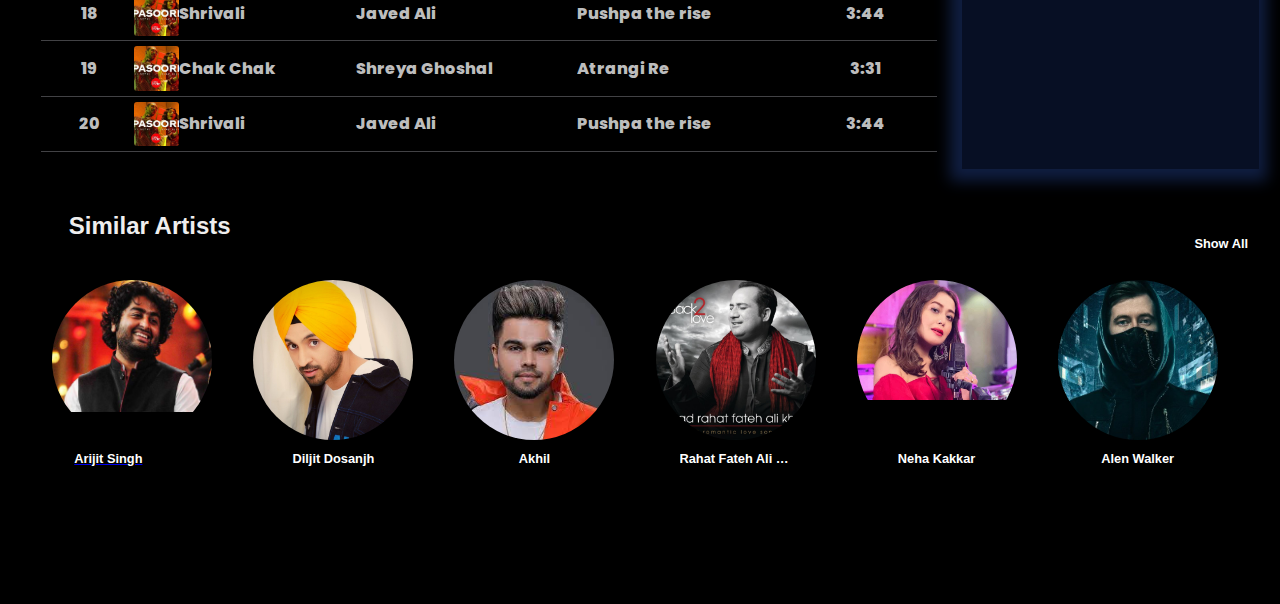
==== commit e84817dc: "save" ====
--- a/artist.html
+++ b/artist.html
@@ -15,53 +15,64 @@
 </head>
 
 <body>
+
     <header>
-        <!-- Nav menu section start from here -->
-        <nav id="nav1">
-            <div id="left-nav">
-                <a href="index.html"><img class="header-logo" height="80px" width="100px" src="./Assets/img/logo.jpg"
-                        alt="Image not loaded" /></a>
-
-                <div class="title">
-                    <a href="index.html">
-                        <h1><span>musically</span>
-                        </h1>
-                    </a>
-                </div>
-
-            </div>
-            <div id="right-nav">
-                <div id="search-bar">
-                    <img class="search-icon" width="16" height="16" src="https://img.icons8.com/search"
-                        alt="search--v1" />
-                    <input class="search-input" placeholder="Search Artists, Songs, Albums" type="search" name=""
-                        id="" />
-                    <div class="microphone">
-                        <i class="fa-solid fa-microphone"></i>
-                    </div>
-                </div>
-                <div class="user">
-                    <img src="Assets/img/user.jpg" alt="">
-                    <i class="fa-regular fa-user"></i>
-                </div>
-            </div>
-        </nav>
-
-        <nav id="nav2">
-            <ul class="nav-menu">
-                <li><a class="active" href="#all">All </a></li>
-                <li><a href="#trending-songs">Trending Songs</a></li>
-                <li><a href="#new-songs">New Songs</a></li>
-                <li><a href="#old-songs">Old Songs</a></li>
-                <li><a href="#moods-genres">Moods Genres</a></li>
-                <li><a href="#album">Album</a></li>
-                <li><a href="#radio">Radio</a></li>
-                <li><a href="#podcast">Podcast</a></li>
-            </ul>
-        </nav>
-        <!-- Nav menu section end here -->
-
-    </header>
+    <!-- Nav menu section start from here -->
+    <nav id="nav1">
+      <div id="left-nav">
+        <a href="index.html"><img class="header-logo" src="./Assets/img/logo.jpg" alt="Image not loaded" /></a>
+
+        <div class="title">
+          <a href="index.html">
+            <h1><span>musically</span>
+            </h1>
+          </a>
+        </div>
+
+      </div>
+      <div id="right-nav">
+        <div id="search-bar">
+          <img class="search-icon" src="https://img.icons8.com/search" alt="search--v1" />
+          <input class="search-input" placeholder="Search Artists, Songs, Albums" type="search" name="" id="" />
+          <div class="microphone">
+            <i class="fa-solid fa-microphone"></i>
+          </div>
+        </div>
+
+
+        <div class="user">
+          <div class="subscription">
+            <button class="btn" value="Explore Premium" title="Upgrade to Premium">Explore Premium</button>
+          </div>
+          <i class="fa-solid fa-bell" title="Check Notification"></i>
+          <img src="Assets/img/user.jpg" alt="">
+          <i class="fa-regular fa-user" title="Your Name"></i>
+        </div>
+      </div>
+    </nav>
+
+    <nav id="nav2">
+      <input type="checkbox" id="check">
+      <label for="check" class="check-btn">
+        <i class="fas fa-bars"></i>
+      </label>
+
+      <ul id="nav-menu">
+        <li><a class="active" href="#all">All </a></li>
+        <li><a href="#trending-songs">Trending Songs</a></li>
+        <li><a href="#new-songs">New Songs</a></li>
+        <li><a href="#old-songs">Old Songs</a></li>
+        <li><a href="#moods-genres">Moods Genres</a></li>
+        <li><a href="#album">Album</a></li>
+        <li><a href="#radio">Radio</a></li>
+        <li><a href="#podcast">Podcast</a></li>
+      </ul>
+
+
+    </nav>
+    <!-- Nav menu section end here -->
+
+  </header>
 
 
     <main>
@@ -107,252 +118,51 @@
                 </div>
 
 
-                <section id="playlist">
-                    <ul id="header">
-                        <li class="serial-number"> </li>
-                        <li class="track"><span> Track</span></li>
-                        <li class="artist"> <span>Artsit</span> </li>
-                        <li class="album"> <span>Album</span></li>
-                        <li class="duration"> <span><i class="fa-regular fa-clock"></i></span></li>
-                    </ul>
-
-                    <ul>
-                        <li class="serial-number">
-                            <div class="s-No"><span>1</span></div>
-                        </li>
-                        <li class="track">
-                            <div class="track-wrapper">
-                                <div class="track-image">
-                                    <img src="./Assets/img/18.jpg">
-                                    <div class="play-hover">
-                                        <i class="fa-solid fa-play" title="Play"></i>
-                                    </div>
-                                </div>
-                                <div class="track-name"><span> Shrivali</span>
-                                </div>
-                            </div>
-
-                        </li>
-                        <li class="artist"><span>Javed Ali</span></li>
-                        <li class="album">
-                            <div class="album-name">Pushpa the rise </div>
-                            <div class="heart"><i class="fa-sharp fa-regular fa-heart" title="Add to Favorite"></i>
-                            </div>
-                            <div class="menu"><i class="fa-solid fa-ellipsis-vertical" title="More Options"></i></div>
-                        </li>
-                        <li class="duration"><span>3:44</span></li>
-                    </ul>
-                    <ul>
-                        <li class="serial-number">
-                            <div class="s-No"><span>2</span></div>
-                        </li>
-                        <li class="track">
-                            <div class="track-wrapper">
-                                <div class="track-image">
-                                    <img src="./Assets/img/18.jpg">
-                                    <div class="play-hover">
-                                        <i class="fa-solid fa-play" title="Play"></i>
-                                    </div>
-                                </div>
-                                <div class="track-name">Nach Meri Rani</div>
-                            </div>
-                        </li>
-                        <li class="artist"><span>Guru Randhawa</span></li>
-                        <li class="album">
-                            <div class="album-name">Nach Meri Rani</div>
-                            <div class="heart"><i class="fa-sharp fa-regular fa-heart" title="Favorite"></i></div>
-                            <div class="menu"><i class="fa-solid fa-ellipsis-vertical" title="More Options"></i></div>
-                        </li>
-                        <li class="duration"><span>3:43</span></li>
-                    </ul>
-
-                    <ul>
-                        <li class="serial-number">
-                            <div class="s-No"><span>3</span></div>
-                        </li>
-                        <li class="track">
-                            <div class="track-wrapper">
-                                <div class="track-image">
-                                    <img src="./Assets/img/18.jpg">
-                                    <div class="play-hover">
-                                        <i class="fa-solid fa-play" title="Play"></i>
-                                    </div>
-                                </div>
-                                <div class="track-name">Chak Chak</div>
-                            </div>
-                        </li>
-                        <li class="artist"><span>Shreya Ghoshal</span></li>
-                        <li class="album">
-                            <div class="album-name">Atrangi Re</div>
-                            <div class="heart"><i class="fa-sharp fa-regular fa-heart" title="Favorite"></i></div>
-                            <div class="menu"><i class="fa-solid fa-ellipsis-vertical" title="More Options"></i></div>
-                        </li>
-                        <li class="duration"><span>3:31</span></li>
-                    </ul>
-
-                    <ul>
-                        <li class="serial-number">
-                            <div class="s-No"><span>4</span></div>
-                        </li>
-                        <li class="track">
-                            <div class="track-wrapper">
-                                <div class="track-image"><img src="./Assets/img/18.jpg">
-                                    <div class="play-hover">
-                                        <i class="fa-solid fa-play" title="Play"></i>
-                                    </div>
-                                </div>
-                                <div class="track-name">Chak Chak</div>
-                            </div>
-                        </li>
-                        <li class="artist"><span>Shreya Ghoshal</span></li>
-                        <li class="album">
-                            <div class="album-name">Atrangi Re</div>
-                            <div class="heart"><i class="fa-sharp fa-regular fa-heart" title="Favorite"></i></div>
-                            <div class="menu"><i class="fa-solid fa-ellipsis-vertical" title="More Options"></i></div>
-                        </li>
-                        <li class="duration"><span>3:31</span></li>
-                    </ul>
-
-                    <ul>
-                        <li class="serial-number">
-                            <div class="s-No"><span>5</span></div>
-                        </li>
-                        <li class="track">
-                            <div class="track-wrapper">
-                                <div class="track-image"><img src="./Assets/img/18.jpg">
-                                    <div class="play-hover">
-                                        <i class="fa-solid fa-play" title="Play"></i>
-                                    </div>
-                                </div>
-                                <div class="track-name">Shrivali</div>
-                            </div>
-                        </li>
-                        <li class="artist"><span>Javed Ali</span></li>
-                        <li class="album">
-                            <div class="album-name">Pushpa the rise </div>
-                            <div class="heart"><i class="fa-sharp fa-regular fa-heart" title="Favorite"></i></div>
-                            <div class="menu"><i class="fa-solid fa-ellipsis-vertical" title="More Options"></i></div>
-                        </li>
-                        <li class="duration"><span>3:44</span></li>
-                    </ul>
-
-                    <ul class="test">
-                        <li class="serial-number">
-                            <div class="s-No"><span>6</span></div>
-                        </li>
-                        <li class="track">
-                            <div class="track-wrapper">
-                                <div class="track-image"><img src="./Assets/img/18.jpg">
-                                    <div class="play-hover">
-                                        <i class="fa-solid fa-play" title="Play"></i>
-                                    </div>
-                                </div>
-                                <div class="track-name">Nach Meri Rani</div>
-                            </div>
-                        </li>
-                        <li class="artist"><span>Guru Randhawa</span></li>
-                        <li class="album">
-                            <div class="album-name">Nach Meri Rani</div>
-                            <div class="heart"><i class="fa-sharp fa-regular fa-heart" title="Favorite"></i></div>
-                            <div class="menu"><i class="fa-solid fa-ellipsis-vertical" title="More Options"></i></div>
-                        </li>
-                        <li class="duration"><span>3:43</span></li>
-                    </ul>
-
-                    <ul>
-                        <li class="serial-number">
-                            <div class="s-No"><span>7</span></div>
-                        </li>
-                        <li class="track">
-                            <div class="track-wrapper">
-                                <div class="track-image">
-                                    <img src="./Assets/img/18.jpg">
-                                    <div class="play-hover">
-                                        <i class="fa-solid fa-play" title="Play"></i>
-                                    </div>
-                                </div>
-                                <div class="track-name">Chak Chak</div>
-                            </div>
-                        </li>
-                        <li class="artist"><span>Shreya Ghoshal</span></li>
-                        <li class="album">
-                            <div class="album-name">Atrangi Re</div>
-                            <div class="heart"><i class="fa-sharp fa-regular fa-heart" title="Favorite"></i></div>
-                            <div class="menu"><i class="fa-solid fa-ellipsis-vertical" title="More Options"></i></div>
-                        </li>
-                        <li class="duration"><span>3:31</span></li>
-                    </ul>
-
-                    <ul>
-                        <li class="serial-number">
-                            <div class="s-No"><span>8</span></div>
-                        </li>
-                        <li class="track">
-                            <div class="track-wrapper">
-                                <div class="track-image">
-                                    <img src="./Assets/img/18.jpg">
-                                    <div class="play-hover">
-                                        <i class="fa-solid fa-play" title="Play"></i>
-                                    </div>
-                                </div>
-                                <div class="track-name">Chak Chak</div>
-                            </div>
-                        </li>
-                        <li class="artist"><span>Shreya Ghoshal</span></li>
-                        <li class="album">
-                            <div class="album-name">Atrangi Re</div>
-                            <div class="heart"><i class="fa-sharp fa-regular fa-heart" title="Favorite"></i></div>
-                            <div class="menu"><i class="fa-solid fa-ellipsis-vertical" title="More Options"></i></div>
-                        </li>
-                        <li class="duration"><span>3:31</span></li>
-                    </ul>
-                </section>
+                
             </section>
 
             <aside id="side-queue">
                 <div class="playlist-heading">
-                  <h1>Queue</h1>
+                  <h1>Play List</h1>
                 </div>
                 <!-- Playlist code start -->
+                <!-- Recently played Playlist code start -->
                 <div class="play-list">
-                  
-                  <h4>
-                    <span><i class="fa fa-music" aria-hidden="true"></i>playlist</span>
-                  </h4>
-        
+                  <div class="wrap-text">
                   <h4 class="active">
                     <span><i class="fa fa-music" aria-hidden="true"> </i>Recently
                       Played</span>
                   </h4>
-        
-                  <h4>
-                    <span><i class="fa fa-music" aria-hidden="true"> </i>Recommended</span>
-                  </h4>
-                </div>
-                <!-- Playlist code end -->
-        
-                <!-- Side Queue Songs list section start -->
+                  <h5>
+                    View all
+                  </h5>
+                </div>
+                 </div>   
+                
                 <div class="song-list">
+
                   <li class="songItem">
                     <div class="sidePlay-list active-play">
-                        <div class="master-play">
-                            <div class="wave">
-                              <div class="wave1"></div>
-                              <div class="wave1"></div>
-                              <div class="wave1"></div>
-                            </div>
-                          </div>
-                      <span>1</span>
-                      <img src="Assets/img/1.jpg" alt="">
-                      <h5>On My way <br>
-                        <div class="subtitle">Alan Walker </div>
+                      <div class="master-play">
+                        <div class="wave">
+                          <div class="wave1"></div>
+                          <div class="wave1"></div>
+                          <div class="wave1"></div>
+                        </div>
+                      </div>
+                      <span id="list-number">1</span>
+                      <img src="Assets/img/9.jpg" alt="">
+                      <h5>Dilbar Dilbar <br>
+                        <div class="subtitle">Alan Walker</div>
                       </h5>
                     </div>
-                    <div class="sidePlay-icon">
-                      <i class="fa-regular fa-heart"></i>
-                      <i class="fa fa-play-circle" aria-hidden="true" id="1"></i>
-                    </div>
-                  </li>
+
+                    <div class="sidePlay-icon active-play">
+                      <i class="fa-solid fa-heart"></i>
+                      <i class="fa  fa-pause-circle" aria-hidden="true" id="1"></i>
+                    </div>
+                  </li>
+
                 
                   <li class="songItem">
                     <div class="sidePlay-list">
@@ -370,18 +180,18 @@
         
                   <li class="songItem">
                     <div class="sidePlay-list">
-                      <span id="list-number">3</span>
-                      <img src="Assets/img/9.jpg" alt="">
-                      <h5>Dilbar Dilbar <br>
-                        <div class="subtitle">Alan Walker</div>
+                      <span>3</span>
+                      <img src="Assets/img/1.jpg" alt="">
+                      <h5>On My way <br>
+                        <div class="subtitle">Alan Walker </div>
                       </h5>
                     </div>
-        
-                    <div class="sidePlay-icon active-play">
-                      <i class="fa-solid fa-heart"></i>
-                      <i class="fa  fa-pause-circle" aria-hidden="true" id="1"></i>
-                    </div>
-                  </li>
+                    <div class="sidePlay-icon">
+                      <i class="fa-regular fa-heart"></i>
+                      <i class="fa fa-play-circle" aria-hidden="true" id="1"></i>
+                    </div>
+                  </li>
+                
         
                   <li class="songItem">
                     <div class="sidePlay-list">
@@ -507,75 +317,845 @@
                       <i class="fa-regular fa-heart"></i>
                       <i class="fa  fa-play-circle" aria-hidden="true" id="1"></i>
                     </div>
-                  </li>               
+                  </li>  
+                </div>
+                <!-- Recently played Playlist code end -->
+
+
+                  <!-- Side Queue Favorite list section start -->
+                <div class="play-list ">
+                  <div class="wrap-text">
+                    <h4 class="active">
+                      <span><i class="fa fa-music" aria-hidden="true"> </i>Your Fevorites</span>
+                    </h4>
+                  <h5>
+                    View all
+                  </h5>
+                </div>
+                 </div>
+
+                 
+                  <div class="song-list">
+
+                    <li class="songItem">
+                      <div class="sidePlay-list active-play">
+                        <div class="master-play">
+                          <div class="wave">
+                            <div class="wave1"></div>
+                            <div class="wave1"></div>
+                            <div class="wave1"></div>
+                          </div>
+                        </div>
+                        <span id="list-number">1</span>
+                        <img src="Assets/img/9.jpg" alt="">
+                        <h5>Dilbar Dilbar <br>
+                          <div class="subtitle">Alan Walker</div>
+                        </h5>
+                      </div>
+  
+                      <div class="sidePlay-icon active-play">
+                        <i class="fa-solid fa-heart"></i>
+                        <i class="fa  fa-pause-circle" aria-hidden="true" id="1"></i>
+                      </div>
+                    </li>
+  
+                  
+                    <li class="songItem">
+                      <div class="sidePlay-list">
+                        <span>2</span>
+                        <img src="Assets/img/2.jpg" alt="">
+                        <h5>On My Way <br>
+                          <div class="subtitle">Artist Name</div>
+                        </h5>
+                      </div>
+                      <div class="sidePlay-icon">
+                        <i class="fa-regular fa-heart"></i>
+                        <i class="fa  fa-play-circle" aria-hidden="true" id="1"></i>
+                      </div>
+                    </li>
+          
+                    <li class="songItem">
+                      <div class="sidePlay-list">
+                        <span>3</span>
+                        <img src="Assets/img/1.jpg" alt="">
+                        <h5>On My way <br>
+                          <div class="subtitle">Alan Walker </div>
+                        </h5>
+                      </div>
+                      <div class="sidePlay-icon">
+                        <i class="fa-regular fa-heart"></i>
+                        <i class="fa fa-play-circle" aria-hidden="true" id="1"></i>
+                      </div>
+                    </li>
+                  
+          
+                    <li class="songItem">
+                      <div class="sidePlay-list">
+                        <span>4</span>
+                        <img src="Assets/img/8.jpg" alt="">
+                        <h5>On My Way <br>
+                          <div class="subtitle">Alan Walker</div>
+                        </h5>
+                      </div>
+                      <div class="sidePlay-icon">
+                        <i class="fa-regular fa-heart"></i>
+                        <i class="fa  fa-play-circle" aria-hidden="true" id="1"></i>
+                      </div>
+                    </li>
+          
+                    <li class="songItem">
+                      <div class="sidePlay-list">
+                        <span>5</span>
+                        <img src="Assets/img/11.jpg" alt="">
+                        <h5>On My Way <br>
+                          <div class="subtitle">Alan Walker</div>
+                        </h5>
+                      </div>
+                      <div class="sidePlay-icon">
+                        <i class="fa-regular fa-heart"></i>
+                        <i class="fa  fa-play-circle" aria-hidden="true" id="1"></i>
+                      </div>
+                    </li>
+          
+                    <li class="songItem">
+                      <div class="sidePlay-list">
+                        <span>6</span>
+                        <img src="Assets/img/10.jpg" alt="">
+                        <h5>On My Way <br>
+                          <div class="subtitle">Alan Walker</div>
+                        </h5>
+                      </div>
+                      <div class="sidePlay-icon">
+                        <i class="fa-regular fa-heart"></i>
+                        <i class="fa  fa-play-circle" aria-hidden="true" id="1"></i>
+                      </div>
+                    </li>
+          
+                    <li class="songItem">
+                      <div class="sidePlay-list">
+                        <span>7</span>
+                        <img src="Assets/img/4.jpg" alt="">
+                        <h5>On My Way <br>
+                          <div class="subtitle">Alan Walker</div>
+                        </h5>
+                      </div>
+                      <div class="sidePlay-icon">
+                        <i class="fa-regular fa-heart"></i>
+                        <i class="fa  fa-play-circle" aria-hidden="true" id="1"></i>
+                      </div>
+                    </li>
+          
+                    <li class="songItem">
+                      <div class="sidePlay-list">
+                        <span>8</span>
+                        <img src="Assets/img/13.jpg" alt="">
+                        <h5>On My Way <br>
+                          <div class="subtitle">Alan Walker</div>
+                        </h5>
+                      </div>
+                      <div class="sidePlay-icon">
+                        <i class="fa-regular fa-heart"></i>
+                        <i class="fa  fa-play-circle" aria-hidden="true" id="1"></i>
+                      </div>
+                    </li>
+          
+                    <li class="songItem">
+                      <div class="sidePlay-list">
+                        <span>9</span>
+                        <img src="Assets/img/11.jpg" alt="">
+                        <h5>On My Way <br>
+                          <div class="subtitle">Alan Walker</div>
+                        </h5>
+                      </div>
+                      <div class="sidePlay-icon">
+                        <i class="fa-regular fa-heart"></i>
+                        <i class="fa  fa-play-circle" aria-hidden="true" id="1"></i>
+                      </div>
+                    </li>
+          
+                    <li class="songItem">
+                      <div class="sidePlay-list">
+                        <span>10</span>
+                        <img src="Assets/img/1.jpg" alt="">
+                        <h5>On My Way <br>
+                          <div class="subtitle">Alan Walker</div>
+                        </h5>
+                      </div>
+                      <div class="sidePlay-icon">
+                        <i class="fa-regular fa-heart"></i>
+                        <i class="fa  fa-play-circle" aria-hidden="true" id="1"></i>
+                      </div>
+                    </li>
+          
+                    <li class="songItem">
+                      <div class="sidePlay-list">
+                        <span>11</span>
+                        <img src="Assets/img/14.jpg" alt="">
+                        <h5>On My Way <br>
+                          <div class="subtitle">Alan Walker</div>
+                        </h5>
+                      </div>
+                      <div class="sidePlay-icon">
+                        <i class="fa-regular fa-heart"></i>
+                        <i class="fa  fa-play-circle" aria-hidden="true" id="1"></i>
+                      </div>
+                    </li>
+          
+                    <li class="songItem">
+                      <div class="sidePlay-list">
+                        <span>12</span>
+                        <img src="Assets/img/16.jpg" alt="">
+                        <h5>On My Way <br>
+                          <div class="subtitle">Alan Walker</div>
+                        </h5>
+                      </div>
+                      <div class="sidePlay-icon">
+                        <i class="fa-regular fa-heart"></i>
+                        <i class="fa  fa-play-circle" aria-hidden="true" id="1"></i>
+                      </div>
+                    </li>  
+                  </div>
                   <!-- Side Queue Songs list section end -->
               </aside>
+
+
+              <section id="playlist">
+                <ul id="header">
+                    <li class="serial-number"> </li>
+                    <li class="track"><span> Track</span></li>
+                    <li class="artist"> <span>Artsit</span> </li>
+                    <li class="album"> <span>Album</span></li>
+                    <li class="duration"> <span><i class="fa-regular fa-clock"></i></span></li>
+                </ul>
+
+                <ul>
+                    <li class="serial-number">
+                      <div class="s-No"><span>1</span></div>
+                    </li>
+                    <li class="track">
+                        <div class="track-wrapper">
+                            <div class="track-image">
+                                <img src="./Assets/img/18.jpg">
+                                <div class="play-hover">
+                                    <i class="fa-solid fa-play" title="Play"></i>
+                                </div>
+                            </div>
+                            <div class="track-name"><span> Shrivali</span>
+                            </div>
+                        </div>
+                    </li>
+                    <li class="artist"><span>Javed Ali</span></li>
+                    <li class="album">
+                        <div class="album-name">Pushpa the rise </div>
+                        <div class="heart"><i class="fa-sharp fa-regular fa-heart" title="Add to Favorite"></i>
+                        </div>
+                        <div class="menu"><i class="fa-solid fa-ellipsis-vertical" title="More Options"></i></div>
+                    </li>
+                    <li class="duration"><span>3:44</span></li>
+                </ul>
+
+                <ul>
+                    <li class="serial-number">
+                        <div class="s-No"><span>2</span></div>
+                    </li>
+                    <li class="track">
+                        <div class="track-wrapper">
+                            <div class="track-image">
+                                <img src="./Assets/img/18.jpg">
+                                <div class="play-hover">
+                                    <i class="fa-solid fa-play" title="Play"></i>
+                                </div>
+                            </div>
+                            <div class="track-name">Nach Meri Rani</div>
+                        </div>
+                    </li>
+                    <li class="artist"><span>Guru Randhawa</span></li>
+                    <li class="album">
+                        <div class="album-name">Nach Meri Rani</div>
+                        <div class="heart"><i class="fa-sharp fa-regular fa-heart" title="Favorite"></i></div>
+                        <div class="menu"><i class="fa-solid fa-ellipsis-vertical" title="More Options"></i></div>
+                    </li>
+                    <li class="duration"><span>3:43</span></li>
+                </ul>
+
+                <ul>
+                    <li class="serial-number">
+                        <div class="s-No"><span>3</span></div>
+                    </li>
+                    <li class="track">
+                        <div class="track-wrapper">
+                            <div class="track-image">
+                                <img src="./Assets/img/18.jpg">
+                                <div class="play-hover">
+                                    <i class="fa-solid fa-play" title="Play"></i>
+                                </div>
+                            </div>
+                            <div class="track-name">Chak Chak</div>
+                        </div>
+                    </li>
+                    <li class="artist"><span>Shreya Ghoshal</span></li>
+                    <li class="album">
+                        <div class="album-name">Atrangi Re</div>
+                        <div class="heart"><i class="fa-sharp fa-regular fa-heart" title="Favorite"></i></div>
+                        <div class="menu"><i class="fa-solid fa-ellipsis-vertical" title="More Options"></i></div>
+                    </li>
+                    <li class="duration"><span>3:31</span></li>
+                </ul>
+
+                <ul>
+                    <li class="serial-number">
+                        <div class="s-No"><span>4</span></div>
+                    </li>
+                    <li class="track">
+                        <div class="track-wrapper">
+                            <div class="track-image"><img src="./Assets/img/18.jpg">
+                                <div class="play-hover">
+                                    <i class="fa-solid fa-play" title="Play"></i>
+                                </div>
+                            </div>
+                            <div class="track-name">Chak Chak</div>
+                        </div>
+                    </li>
+                    <li class="artist"><span>Shreya Ghoshal</span></li>
+                    <li class="album">
+                        <div class="album-name">Atrangi Re</div>
+                        <div class="heart"><i class="fa-sharp fa-regular fa-heart" title="Favorite"></i></div>
+                        <div class="menu"><i class="fa-solid fa-ellipsis-vertical" title="More Options"></i></div>
+                    </li>
+                    <li class="duration"><span>3:31</span></li>
+                </ul>
+
+                <ul>
+                    <li class="serial-number">
+                        <div class="s-No"><span>5</span></div>
+                    </li>
+                    <li class="track">
+                        <div class="track-wrapper">
+                            <div class="track-image"><img src="./Assets/img/18.jpg">
+                                <div class="play-hover">
+                                    <i class="fa-solid fa-play" title="Play"></i>
+                                </div>
+                            </div>
+                            <div class="track-name">Shrivali</div>
+                        </div>
+                    </li>
+                    <li class="artist"><span>Javed Ali</span></li>
+                    <li class="album">
+                        <div class="album-name">Pushpa the rise </div>
+                        <div class="heart"><i class="fa-sharp fa-regular fa-heart" title="Favorite"></i></div>
+                        <div class="menu"><i class="fa-solid fa-ellipsis-vertical" title="More Options"></i></div>
+                    </li>
+                    <li class="duration"><span>3:44</span></li>
+                </ul>
+
+                <ul class="test">
+                    <li class="serial-number">
+                        <div class="s-No"><span>6</span></div>
+                    </li>
+                    <li class="track">
+                        <div class="track-wrapper">
+                            <div class="track-image"><img src="./Assets/img/18.jpg">
+                                <div class="play-hover">
+                                    <i class="fa-solid fa-play" title="Play"></i>
+                                </div>
+                            </div>
+                            <div class="track-name">Nach Meri Rani</div>
+                        </div>
+                    </li>
+                    <li class="artist"><span>Guru Randhawa</span></li>
+                    <li class="album">
+                        <div class="album-name">Nach Meri Rani</div>
+                        <div class="heart"><i class="fa-sharp fa-regular fa-heart" title="Favorite"></i></div>
+                        <div class="menu"><i class="fa-solid fa-ellipsis-vertical" title="More Options"></i></div>
+                    </li>
+                    <li class="duration"><span>3:43</span></li>
+                </ul>
+
+                <ul>
+                    <li class="serial-number">
+                        <div class="s-No"><span>7</span></div>
+                    </li>
+                    <li class="track">
+                        <div class="track-wrapper">
+                            <div class="track-image">
+                                <img src="./Assets/img/18.jpg">
+                                <div class="play-hover">
+                                    <i class="fa-solid fa-play" title="Play"></i>
+                                </div>
+                            </div>
+                            <div class="track-name">Chak Chak</div>
+                        </div>
+                    </li>
+                    <li class="artist"><span>Shreya Ghoshal</span></li>
+                    <li class="album">
+                        <div class="album-name">Atrangi Re</div>
+                        <div class="heart"><i class="fa-sharp fa-regular fa-heart" title="Favorite"></i></div>
+                        <div class="menu"><i class="fa-solid fa-ellipsis-vertical" title="More Options"></i></div>
+                    </li>
+                    <li class="duration"><span>3:31</span></li>
+                </ul>
+
+                <ul>
+                    <li class="serial-number">
+                        <div class="s-No"><span>8</span></div>
+                    </li>
+                    <li class="track">
+                        <div class="track-wrapper">
+                            <div class="track-image">
+                                <img src="./Assets/img/18.jpg">
+                                <div class="play-hover">
+                                    <i class="fa-solid fa-play" title="Play"></i>
+                                </div>
+                            </div>
+                            <div class="track-name">Chak Chak</div>
+                        </div>
+                    </li>
+                    <li class="artist"><span>Shreya Ghoshal</span></li>
+                    <li class="album">
+                        <div class="album-name">Atrangi Re</div>
+                        <div class="heart"><i class="fa-sharp fa-regular fa-heart" title="Favorite"></i></div>
+                        <div class="menu"><i class="fa-solid fa-ellipsis-vertical" title="More Options"></i></div>
+                    </li>
+                    <li class="duration"><span>3:31</span></li>
+                </ul>
+                <ul>
+                  <li class="serial-number">
+                    <div class="s-No"><span>9</span></div>
+                  </li>
+                  <li class="track">
+                      <div class="track-wrapper">
+                          <div class="track-image">
+                              <img src="./Assets/img/18.jpg">
+                              <div class="play-hover">
+                                  <i class="fa-solid fa-play" title="Play"></i>
+                              </div>
+                          </div>
+                          <div class="track-name"><span> Shrivali</span>
+                          </div>
+                      </div>
+                  </li>
+                  <li class="artist"><span>Javed Ali</span></li>
+                  <li class="album">
+                      <div class="album-name">Pushpa the rise </div>
+                      <div class="heart"><i class="fa-sharp fa-regular fa-heart" title="Add to Favorite"></i>
+                      </div>
+                      <div class="menu"><i class="fa-solid fa-ellipsis-vertical" title="More Options"></i></div>
+                  </li>
+                  <li class="duration"><span>3:44</span></li>
+              </ul>
+
+              <ul>
+                  <li class="serial-number">
+                      <div class="s-No"><span>10</span></div>
+                  </li>
+                  <li class="track">
+                      <div class="track-wrapper">
+                          <div class="track-image">
+                              <img src="./Assets/img/18.jpg">
+                              <div class="play-hover">
+                                  <i class="fa-solid fa-play" title="Play"></i>
+                              </div>
+                          </div>
+                          <div class="track-name">Nach Meri Rani</div>
+                      </div>
+                  </li>
+                  <li class="artist"><span>Guru Randhawa</span></li>
+                  <li class="album">
+                      <div class="album-name">Nach Meri Rani</div>
+                      <div class="heart"><i class="fa-sharp fa-regular fa-heart" title="Favorite"></i></div>
+                      <div class="menu"><i class="fa-solid fa-ellipsis-vertical" title="More Options"></i></div>
+                  </li>
+                  <li class="duration"><span>3:43</span></li>
+              </ul>
+
+              <ul>
+                  <li class="serial-number">
+                      <div class="s-No"><span>11</span></div>
+                  </li>
+                  <li class="track">
+                      <div class="track-wrapper">
+                          <div class="track-image">
+                              <img src="./Assets/img/18.jpg">
+                              <div class="play-hover">
+                                  <i class="fa-solid fa-play" title="Play"></i>
+                              </div>
+                          </div>
+                          <div class="track-name">Chak Chak</div>
+                      </div>
+                  </li>
+                  <li class="artist"><span>Shreya Ghoshal</span></li>
+                  <li class="album">
+                      <div class="album-name">Atrangi Re</div>
+                      <div class="heart"><i class="fa-sharp fa-regular fa-heart" title="Favorite"></i></div>
+                      <div class="menu"><i class="fa-solid fa-ellipsis-vertical" title="More Options"></i></div>
+                  </li>
+                  <li class="duration"><span>3:31</span></li>
+              </ul>
+
+              <ul>
+                  <li class="serial-number">
+                      <div class="s-No"><span>12</span></div>
+                  </li>
+                  <li class="track">
+                      <div class="track-wrapper">
+                          <div class="track-image"><img src="./Assets/img/18.jpg">
+                              <div class="play-hover">
+                                  <i class="fa-solid fa-play" title="Play"></i>
+                              </div>
+                          </div>
+                          <div class="track-name">Chak Chak</div>
+                      </div>
+                  </li>
+                  <li class="artist"><span>Shreya Ghoshal</span></li>
+                  <li class="album">
+                      <div class="album-name">Atrangi Re</div>
+                      <div class="heart"><i class="fa-sharp fa-regular fa-heart" title="Favorite"></i></div>
+                      <div class="menu"><i class="fa-solid fa-ellipsis-vertical" title="More Options"></i></div>
+                  </li>
+                  <li class="duration"><span>3:31</span></li>
+              </ul>
+
+              <ul>
+                  <li class="serial-number">
+                      <div class="s-No"><span>13</span></div>
+                  </li>
+                  <li class="track">
+                      <div class="track-wrapper">
+                          <div class="track-image"><img src="./Assets/img/18.jpg">
+                              <div class="play-hover">
+                                  <i class="fa-solid fa-play" title="Play"></i>
+                              </div>
+                          </div>
+                          <div class="track-name">Shrivali</div>
+                      </div>
+                  </li>
+                  <li class="artist"><span>Javed Ali</span></li>
+                  <li class="album">
+                      <div class="album-name">Pushpa the rise </div>
+                      <div class="heart"><i class="fa-sharp fa-regular fa-heart" title="Favorite"></i></div>
+                      <div class="menu"><i class="fa-solid fa-ellipsis-vertical" title="More Options"></i></div>
+                  </li>
+                  <li class="duration"><span>3:44</span></li>
+              </ul>
+
+              <ul>
+                <li class="serial-number">
+                  <div class="s-No"><span>14</span></div>
+                </li>
+                <li class="track">
+                    <div class="track-wrapper">
+                        <div class="track-image">
+                            <img src="./Assets/img/18.jpg">
+                            <div class="play-hover">
+                                <i class="fa-solid fa-play" title="Play"></i>
+                            </div>
+                        </div>
+                        <div class="track-name"><span> Shrivali</span>
+                        </div>
+                    </div>
+                </li>
+                <li class="artist"><span>Javed Ali</span></li>
+                <li class="album">
+                    <div class="album-name">Pushpa the rise </div>
+                    <div class="heart"><i class="fa-sharp fa-regular fa-heart" title="Add to Favorite"></i>
+                    </div>
+                    <div class="menu"><i class="fa-solid fa-ellipsis-vertical" title="More Options"></i></div>
+                </li>
+                <li class="duration"><span>3:44</span></li>
+            </ul>
+
+            <ul>
+                <li class="serial-number">
+                    <div class="s-No"><span>15</span></div>
+                </li>
+                <li class="track">
+                    <div class="track-wrapper">
+                        <div class="track-image">
+                            <img src="./Assets/img/18.jpg">
+                            <div class="play-hover">
+                                <i class="fa-solid fa-play" title="Play"></i>
+                            </div>
+                        </div>
+                        <div class="track-name">Nach Meri Rani</div>
+                    </div>
+                </li>
+                <li class="artist"><span>Guru Randhawa</span></li>
+                <li class="album">
+                    <div class="album-name">Nach Meri Rani</div>
+                    <div class="heart"><i class="fa-sharp fa-regular fa-heart" title="Favorite"></i></div>
+                    <div class="menu"><i class="fa-solid fa-ellipsis-vertical" title="More Options"></i></div>
+                </li>
+                <li class="duration"><span>3:43</span></li>
+            </ul>
+
+            <ul>
+                <li class="serial-number">
+                    <div class="s-No"><span>16</span></div>
+                </li>
+                <li class="track">
+                    <div class="track-wrapper">
+                        <div class="track-image">
+                            <img src="./Assets/img/18.jpg">
+                            <div class="play-hover">
+                                <i class="fa-solid fa-play" title="Play"></i>
+                            </div>
+                        </div>
+                        <div class="track-name">Chak Chak</div>
+                    </div>
+                </li>
+                <li class="artist"><span>Shreya Ghoshal</span></li>
+                <li class="album">
+                    <div class="album-name">Atrangi Re</div>
+                    <div class="heart"><i class="fa-sharp fa-regular fa-heart" title="Favorite"></i></div>
+                    <div class="menu"><i class="fa-solid fa-ellipsis-vertical" title="More Options"></i></div>
+                </li>
+                <li class="duration"><span>3:31</span></li>
+            </ul>
+
+            <ul>
+                <li class="serial-number">
+                    <div class="s-No"><span>17</span></div>
+                </li>
+                <li class="track">
+                    <div class="track-wrapper">
+                        <div class="track-image"><img src="./Assets/img/18.jpg">
+                            <div class="play-hover">
+                                <i class="fa-solid fa-play" title="Play"></i>
+                            </div>
+                        </div>
+                        <div class="track-name">Chak Chak</div>
+                    </div>
+                </li>
+                <li class="artist"><span>Shreya Ghoshal</span></li>
+                <li class="album">
+                    <div class="album-name">Atrangi Re</div>
+                    <div class="heart"><i class="fa-sharp fa-regular fa-heart" title="Favorite"></i></div>
+                    <div class="menu"><i class="fa-solid fa-ellipsis-vertical" title="More Options"></i></div>
+                </li>
+                <li class="duration"><span>3:31</span></li>
+            </ul>
+
+            <ul>
+                <li class="serial-number">
+                    <div class="s-No"><span>18</span></div>
+                </li>
+                <li class="track">
+                    <div class="track-wrapper">
+                        <div class="track-image"><img src="./Assets/img/18.jpg">
+                            <div class="play-hover">
+                                <i class="fa-solid fa-play" title="Play"></i>
+                            </div>
+                        </div>
+                        <div class="track-name">Shrivali</div>
+                    </div>
+                </li>
+                <li class="artist"><span>Javed Ali</span></li>
+                <li class="album">
+                    <div class="album-name">Pushpa the rise </div>
+                    <div class="heart"><i class="fa-sharp fa-regular fa-heart" title="Favorite"></i></div>
+                    <div class="menu"><i class="fa-solid fa-ellipsis-vertical" title="More Options"></i></div>
+                </li>
+                <li class="duration"><span>3:44</span></li>
+            </ul>
+
+            <ul>
+              <li class="serial-number">
+                  <div class="s-No"><span>19</span></div>
+              </li>
+              <li class="track">
+                  <div class="track-wrapper">
+                      <div class="track-image"><img src="./Assets/img/18.jpg">
+                          <div class="play-hover">
+                              <i class="fa-solid fa-play" title="Play"></i>
+                          </div>
+                      </div>
+                      <div class="track-name">Chak Chak</div>
+                  </div>
+              </li>
+              <li class="artist"><span>Shreya Ghoshal</span></li>
+              <li class="album">
+                  <div class="album-name">Atrangi Re</div>
+                  <div class="heart"><i class="fa-sharp fa-regular fa-heart" title="Favorite"></i></div>
+                  <div class="menu"><i class="fa-solid fa-ellipsis-vertical" title="More Options"></i></div>
+              </li>
+              <li class="duration"><span>3:31</span></li>
+          </ul>
+
+          <ul>
+              <li class="serial-number">
+                  <div class="s-No"><span>20</span></div>
+              </li>
+              <li class="track">
+                  <div class="track-wrapper">
+                      <div class="track-image"><img src="./Assets/img/18.jpg">
+                          <div class="play-hover">
+                              <i class="fa-solid fa-play" title="Play"></i>
+                          </div>
+                      </div>
+                      <div class="track-name">Shrivali</div>
+                  </div>
+              </li>
+              <li class="artist"><span>Javed Ali</span></li>
+              <li class="album">
+                  <div class="album-name">Pushpa the rise </div>
+                  <div class="heart"><i class="fa-sharp fa-regular fa-heart" title="Favorite"></i></div>
+                  <div class="menu"><i class="fa-solid fa-ellipsis-vertical" title="More Options"></i></div>
+              </li>
+              <li class="duration"><span>3:44</span></li>
+          </ul>
+            </section>
+
+            <section class="songs-sections">
+              <div id="arrow-left"><i class="fa-solid fa-circle-left" title="Previous"></i></div>
+              <div id="arrow-right"><i class="fa-solid fa-circle-right " title="Next"></i></div>
+              <div class="section-heading">
+                <h2>Similar Artists</h2>
+                <h4 class="show-all"><a href="#">Show All</a></h4>
+              </div>
+              <div class="songs-contnt">
+    
+                <div class="song-card">
+                  <a href="artist.html">
+                    <div id="artist-image">
+                      <div class="img-contnt" style="background-image: url(Assets/img/arjit.jpg);">
+                        <div class="overlay">
+                          <i class="fa-solid fa-play" id="play-hover" title="Play"></i>
+                        </div>
+                      </div>
+                    </div>
+                    <div class="artist-name">
+                      <p class="song-name">Arijit Singh</p>
+                    </div>
+                  </a>
+                </div>
+    
+                <div class="song-card">
+                  <div id="artist-image">
+                    <div class="img-contnt" style="background-image: url(Assets/img/Diljit_Dosanjh.jpg);">
+                      <div class="overlay">
+                        <i class="fa-solid fa-play" id="play-hover" title="Play"></i>
+                      </div>
+                    </div>
+                  </div>
+                  <div class="artist-name">
+                    <p class="song-name">Diljit Dosanjh</p>
+                  </div>
+                </div>
+    
+                <div class="song-card">
+                  <div id="artist-image">
+                    <div class="img-contnt" style="background-image: url(Assets/img/akhil.jpg);">
+                      <div class="overlay">
+                        <i class="fa-solid fa-play" id="play-hover" title="Play"></i>
+                      </div>
+                    </div>
+                  </div>
+                  <div class="artist-name">
+                  <p class="song-name">Akhil</p>
+                  </div>
+              </div>
+    
+              <div class="song-card">
+                <div id="artist-image">
+                  <div class="img-contnt" style="background-image: url(Assets/img/17.jpg);">
+                    <div class="overlay">
+                      <i class="fa-solid fa-play" id="play-hover" title="Play"></i>
+                    </div>
+                  </div>
+                </div>
+                <div class="artist-name">
+                  <p class="song-name">Rahat Fateh Ali Khan</p>
+                </div>
+              </div>
+    
+              <div class="song-card">
+                <div id="artist-image">
+                  <div class="img-contnt" style="background-image: url(Assets/img/neha.jpg);">
+                    <div class="overlay">
+                      <i class="fa-solid fa-play" id="play-hover" title="Play"></i>
+                    </div>
+                  </div>
+                </div>
+                <div class="artist-name">
+                  <p class="song-name">Neha Kakkar</p>
+                </div>
+              </div>
+    
+              <div class="song-card">
+                <div id="artist-image">
+                  <div class="img-contnt" style="background-image: url(Assets/img/alan.jpg);">
+                    <div class="overlay">
+                      <i class="fa-solid fa-play" id="play-hover" title="Play"></i>
+                    </div>
+                  </div>
+                </div>
+                <div class="artist-name">
+                  <p class="song-name">Alen Walker</p>
+                </div>
+              </div>
+    
+        </div>
+        </section>
         </div>
     </main>
 
     
 
     <section class="footer">
-        <div id="media-controls">
-            <div class="master-play">
-                <div class="song-play">
-                    <div class="wave">
-                        <div class="wave1"></div>
-                        <div class="wave1"></div>
-                        <div class="wave1"></div>
-                    </div>
-                    <img src="Assets/img/9.jpg" alt="" id="thumbnail-masterPlay">
-                    <h5 id="title">
-                        Dilbar Dilbar
-                        <div class="subtitle">
-                            Artist name
-                        </div>
-                    </h5>
-                </div>
-
-                <div class="audio-control1">
-                    <div class="masterplay-icon">
-                        <i class="fa-solid fa-shuffle" title="Enable shuffle"></i>
-                        <i class="fa-solid fa-backward-step" title="Previous"></i>
-                        <i class="fa-solid fa-circle-pause" title="Pause"></i>
-                        <i class="fa-solid fa-forward-step" title="Next"></i>
-                        <i class="fa-solid fa-repeat" title="Enable Repeat"></i>
-                        <i class="fa-solid fa-cloud-arrow-down" title="Download"></i>
-                    </div>
-
-                    <div class="audio-icon">
-                        <span id="current-start">2:00</span>
-                        <div class="seek-bar">
-                            <input type="range" id="seek" min="0" max="100">
-                            <div class="seek-bar2" id="seek-bar2"> </div>
-                            <div class="dot"></div>
-                        </div>
-                        <span id="current-end">2:30</span>
-                    </div>
-                </div>
-
-                <div class="audio-control2">
-                    <div class="slider-up">
-                        <i class="fa-solid fa-sliders" title="Equalizer"></i>
-                    </div>
-                    <div id="connectDevice-icon">
-                        <img src="https://cdn-icons-png.flaticon.com/512/8736/8736763.png" alt=""
-                            title="Connect Device">
-                    </div>
-                    <div class="vol">
-                        <i class="fa-solid fa-volume-low" id="vol-icon" title="Volume"></i>
-                        <input type="range" id="seek" min="0" max="100" id="vol">
-                        <div class="vol-bar"> </div>
-                        <div class="dot" id="vol-dot"></div>
-                    </div>
-                    <div id="audio-icon">
-                        <img src="https://cdn-icons-png.flaticon.com/512/4211/4211451.png" alt="" title="Queue">
-                    </div>
-                    <div class="maximize">
-                        <i class="fa-sharp fa-solid fa-up-right-and-down-left-from-center" title="Maximize"></i>
-                    </div>
-                </div>
+      <div id="media-controls">
+        <div class="master-play">
+          <div class="song-play">
+            <div class="wave">
+              <div class="wave1"></div>
+              <div class="wave1"></div>
+              <div class="wave1"></div>
             </div>
+            <img src="Assets/img/9.jpg" alt="" id="thumbnail-masterPlay">
+            <h5 id="song-title">
+              Dilbar Dilbar
+              <div class="subtitle">
+                Artist name
+              </div>
+            </h5>
+          </div>
+  
+          <div class="audio-control1">
+            <div class="masterplay-icon">
+              <i class="fa-solid fa-shuffle" title="Enable shuffle"></i>
+              <i class="fa-solid fa-backward-step" title="Previous"></i>
+              <i class="fa-solid fa-circle-pause" title="Pause"></i>
+              <i class="fa-solid fa-forward-step" title="Next"></i>
+              <i class="fa-solid fa-repeat" title="Enable Repeat"></i>
+              <i class="fa-solid fa-cloud-arrow-down" title="Download"></i>
+            </div>
+  
+            <div class="audio-icon">
+              <span id="current-start">2:00</span>
+              <div class="seek-bar">
+                <input type="range" min="0" max="100" value="40" step="5" />
+              </div>
+              <span id="current-end">2:30</span>
+            </div>
+          </div>
+  
+          <div class="audio-control2">
+            <div class="slider-up">
+              <i class="fa-solid fa-sliders" title="Equalizer"></i>
+            </div>
+            <div id="connectDevice-icon">
+              <img src="https://cdn-icons-png.flaticon.com/512/8736/8736763.png" alt="" title="Connect Device">
+            </div>
+            <div class="vol">
+              <i class="fa-solid fa-volume-low" id="vol-icon" title="Volume"></i>
+              <input type="range" min="0" max="100" id="volum">
+            </div>
+            <div id="audio-icon">
+              <img src="https://cdn-icons-png.flaticon.com/512/4211/4211451.png" alt="" title="Queue">
+            </div>
+            <div class="maximize">
+              <i class="fa-sharp fa-solid fa-up-right-and-down-left-from-center" title="Maximize"></i>
+            </div>
+          </div>
         </div>
     </section>
 </body>
--- a/Assets/style1.css
+++ b/Assets/style1.css
@@ -50,139 +50,221 @@
     top: 0;
   }
   
-   /* Nav bar CSS start from here */
-  #nav1,
-  #nav2 {
-    display: flex;
-    background-color: #333;
-  }
-  
-  #nav1 {
-    height: 5rem;
-    position: relative;
-    width: 100%;
-    display: flex;
-    background-color:#000;
-    justify-content: flex-start;
-  }
-  
-  #left-nav {
-    width: 30%;
-    height: 100%;
-    display: flex;
-    justify-content: center;
-  }
-  /* Website logo CSS */
-  .header-logo{
-    border-radius: 10px;
-    margin-right: 10px;
-  }
-  /* Website Name CSS  */
-  .title a{
-    text-decoration: none;
-  }
-  .title h1 {
-    margin: 0;
-    color: var(--text-color);
-    font-family: 'Teko', sans-serif;
-    font-size: 3rem;
-    margin-top: 1rem;
-    text-transform: uppercase;
-    animation: glow 1.4s ease-in-out infinite alternate;
-    text-align: center;
-  }
-  
-  @keyframes glow {
-    from {
-      text-shadow: 0 0 1.3rem  var(--text-color);
-    }
-    to {
-      text-shadow: 0 0 2.2rem #d72051, 0 0 10px var(--text-color);
-    }
-  }
-  
-  #right-nav {
-    display: flex;
-    justify-content: flex-start;
-    padding-left: 6.25rem;
-    width: 70%;
-    height: 100%;
-    padding-top: 1.25rem;
-  }
-  /* Search bar CSS start from here */
-  #search-bar {
-    width: 60%;
-  }
-  
-  .search-icon {
-    top: 13px;
-    left: 8px;
-    position: absolute;
-  }
-  
-  input.search-input {
-    width: 85%;
-    height: 2.5rem;
-    background-color: #444;
-    border-radius: 1.25rem;
-    border: none;
-    outline: none;
-    padding-left: 1.8rem;
-  }
-  .microphone{
-    position: absolute;
-    color: var(--text-color);
-    top: 10%;
-    left: 80%;
-  }
-  #right-nav>div {
-    position: relative;
-  }
-  .user{
-    width: 35%;
-    margin-right: 2.8rem;
-    display: flex;
-    justify-content: flex-end;
-  
-  }
-  .user img{
-   height: 2.5rem;
-   width: 2.5rem;
-   border-radius: 50%;
-  
-  }
-  .user i{
-    margin-top: 10px;
-    margin-left: 5px;
-    color: #fff;
-  }
-  
-  ul.nav-menu li {
-    list-style: none;
-  }
-  
-  li {
-    float: left;
-  }
-  
-  li a {
-    display: block;
-    color: var(--text-color);
-    text-align: center;
-    padding: .8rem 1rem;
-    text-underline-offset: .7rem;
-    text-decoration: none;
-  }
-  #nav2 .active{
-    background-color: #000;
-  }
-  
-  li a:hover {
-    background-color: #111;
-    text-decoration: underline var(--text-color);
-
-  }
+  /* Nav bar CSS start from here */
+#nav1,
+#nav2 {
+  background-color: #333;
+}
+
+#nav1 {
+  height: 5rem;
+  position: relative;
+  width: 100%;
+  display: flex;
+  background-color: #000;
+  justify-content: flex-start;
+}
+
+#left-nav {
+  width: 30%;
+  height: 100%;
+  display: flex;
+  justify-content: center;
+}
+
+/* Website logo CSS */
+.header-logo {
+  border-radius: 10px;
+  margin-right: 10px;
+  height: 5rem;
+  width: 6.25rem;
+}
+
+/* Website Name CSS  */
+.title a {
+  text-decoration: none;
+}
+.title h1 {
+  margin: 0;
+  color: var(--text-color);
+  font-family: "Teko", sans-serif;
+  font-size: 3rem;
+  margin-top: 1rem;
+  text-transform: uppercase;
+  animation: glow 1.4s ease-in-out infinite alternate;
+  text-align: center;
+}
+
+@keyframes glow {
+  from {
+    text-shadow: 0 0 1.3rem var(--text-color);
+  }
+  to {
+    text-shadow: 0 0 2.2rem #d72051, 0 0 10px var(--text-color);
+  }
+}
+
+#right-nav {
+  display: flex;
+  justify-content: flex-start;
+  padding-left: 6.25rem;
+  width: 70%;
+  height: 100%;
+  padding-top: 1.25rem;
+}
+/* Search bar CSS start from here */
+#search-bar {
+  width: 60%;
+}
+
+.search-icon {
+  top: 13px;
+  left: 8px;
+  position: absolute;
+  width:1rem;
+  height:1rem;
+}
+
+input.search-input {
+  width: 85%;
+  height: 2.5rem;
+  background-color: #444;
+  border-radius: 1.25rem;
+  border: none;
+  outline: none;
+  padding-left: 1.8rem;
+}
+.microphone {
+  position: absolute;
+  color: var(--text-color);
+  top: 10%;
+  left: 80%;
+}
+#right-nav > div {
+  position: relative;
+}
+/* Button CSS start */
+button {
+  border: none;
+  outline: none;
+  border-radius: 6px;
+  font-size: 0.8rem;
+  width: 7rem;
+  height: 2rem;
+  text-align: center;
+}
+.subscription .btn {
+  color: #ffffff;
+  background: linear-gradient(-60deg, #14688b, #132450, #ff3d77, #e51d53);
+  background-size: 600%;
+  animation: anime 4s linear infinite;
+}
+@keyframes anime {
+  0% {
+    background-position: 0% 50%;
+  }
+  50% {
+    background-position: 100% 50%;
+  }
+  100% {
+    background-position: 0% 50%;
+  }
+}
+button.btn {
+  margin-right: 2rem;
+}
+.user {
+  width: 35%;
+  margin-right: 2.8rem;
+  display: flex;
+  justify-content: flex-end;
+}
+.user .fa-bell {
+  margin-right: 0.6rem;
+  font-size: 1.2rem;
+  margin-top: 0.4rem;
+  color: #e51d53;
+  animation-name: bell-animation;
+  animation-duration: 2s;
+  animation-iteration-count: infinite;
+}
+@keyframes bell-animation{
+  0% {
+    transform: rotate(0deg);
+}
+50% {
+    transform: rotateY(360deg);
+}
+0% {
+    transform: scale(1.2);
+}
+25% {
+    transform: scale(1);
+}
+50% {
+    transform: scale(1.2);
+}
+75% {
+    transform: scale(1);
+}
+100% {
+    transform: scale(1.2);
+}
+}
+.user img {
+  height: 2.5rem;
+  width: 2.5rem;
+  border-radius: 50%;
+}
+.user i {
+  margin-top: 0.4rem;
+  margin-left: 5px;
+  color: #fff;
+  font-size: 1.3rem;
+}
+#nav2{
+  overflow: hidden;
+  height: 3rem;
+}
+
+#nav2 #nav-menu li{
+  display: inline-block;
+  list-style: none;
+  line-height: 3rem;
+} 
+#nav2 #nav-menu li a {
+  color: var(--text-color);
+  text-align: center;
+  padding: 0.8rem 1rem;
+  text-underline-offset: 0.7rem;
+  text-decoration: none;
+}
+#nav2 .active {
+  background-color: #000;
+}
+
+#nav-menu li a:hover {
+  background-color: #111;
+  transition: .6s;
+  text-decoration: underline !important;
+}
+
+.check-btn{
+  float: right;
+  color: var(--text-color);
+  line-height: 100%;
+  font-size: 2rem;
+  margin-right: 1.5rem;
+  cursor: pointer;
+  display: none;
+}
+
+#check{
+display: none;
+}
 /* Header part CSS End here ----------------------------- */
+
+
 /* Main Section start from here----------------------------------------- */
 
 #content-section {
@@ -293,12 +375,10 @@
     margin-bottom: 1.25rem;
     display: flex;
     align-items: center;
-    margin-left: -3rem;
 }
 .info-sec .btn, .bttn{
     height: 2.4rem;
     display: flex;
-    padding: 0 2.5rem;
     align-items: center;
     justify-content: center;
     border-radius: 10px;
@@ -339,19 +419,7 @@
     margin-right: 10px;
 }
 
-#playlist ul {
-    position: relative;
-    display: flex;
-    justify-content: space-between;
-    width: 100%;
-    color: #bdbdbd;
-    border-bottom: 1px solid rgb(201 201 210 / 33%);
-    cursor: pointer;
-    list-style-type: none;
-    align-items: center;
-    padding: .3rem;
-
-}
+
 
 /* Side playlist queue CSS start from here --------------------------------------------------------*/
 
@@ -364,7 +432,7 @@
 
 #side-queue {
   width: 24%;
-  height: 90vh;
+  height: 180vh;
   display: flex;
   flex-direction: column;
   float: right;
@@ -387,19 +455,25 @@
   margin: 40px 0px 0px 20px;
 }
 
-#side-queue .play-list h4 {
+#side-queue .play-list h5 {
   font-size: 0.8rem;
   font-weight: 900;
   color: #a9a9ad;
-  cursor: pointer;
-  display: flex;
+  text-decoration: underline;
   align-items: center;
   transition: 0.3s linear;
 }
-
-.play-list .active {
-  background-color: #2d3044;
-}
+#side-queue .play-list h4 {
+  font-weight: 900;
+  align-items: center;
+  transition: 0.3s linear;
+}
+#side-queue .play-list h5:hover{
+cursor: pointer;
+color: var(--text-color);
+
+}
+
 .play-list .active span {
   color: var(--text-color);
 }
@@ -410,6 +484,12 @@
 
 .fa-music {
   margin-right: 1.25rem;
+}
+
+.wrap-text {
+  background-color: #2d3044;
+  display: flex;
+  justify-content: space-between;
 }
 
 /* Side Queue song list CSS Start*/
@@ -546,11 +626,28 @@
 /* side playlist Wave CSS styling end here */
 /* --------------------------------------------------------------------------------------------- */
 
+
+/* Playlist Styling start from here---------------------------------------- */
+
+#playlist ul {
+  position: relative;
+  display: flex;
+  justify-content: space-between;
+  width: 100%;
+  color: #bdbdbd;
+  font-size: 1rem;
+  border-bottom: 1px solid rgb(201 201 210 / 33%);
+  cursor: pointer;
+  list-style-type: none;
+  align-items: center;
+  padding: .3rem;
+
+}
+
 #playlist ul:hover{
      color: var(--text-color);
      background-color: #413f3f;
      transition: all 0.4s linear 0s;
-     /* color:#fff; */
 }
 
 .serial-number{
@@ -656,8 +753,8 @@
   position: absolute;
   top: 20%;
   left: 15%;
-  width: 30px;
-  height: 30px;
+  width: 2rem;
+  height: 2rem;
   text-align: center;
   border-radius: 50%;
   text-align: center;
@@ -673,278 +770,828 @@
 #playlist ul:hover .play-hover{
   opacity: 1;
 }
+
+/* Songs cards slider section CSS Start from here ----------------------------------------------- */
+.songs-sections {
+  margin: 3.75rem 0;
+}
+
+/* Arrow Styling in Song Section start here */
+section.songs-sections {
+  position: relative;
+}
+section.songs-sections #arrow-left,
+#arrow-right {
+  cursor: pointer;
+  position: absolute;
+  font-size: 2.5rem;
+  color: white;
+  opacity: 0;
+}
+section.songs-sections:hover #arrow-left {
+  color: #fff;
+  opacity: 0.5;
+  z-index: 2;
+  opacity: 1;
+  cursor: pointer;
+  font-size: 2.5rem;
+}
+
+section.songs-sections #arrow-left:hover {
+  color: var(--text-color);
+}
+section.songs-sections:hover #arrow-right {
+  color: #fff;
+  opacity: 0.5;
+  z-index: 2;
+  opacity: 1;
+  cursor: pointer;
+  font-size: 2.5rem;
+ 
+}
+section.songs-sections #arrow-right:hover {
+  color: var(--text-color);
+}
+
+div#arrow-left {
+  top: 40%;
+}
+
+div#arrow-right {
+  left: 97%;
+  top: 40%;
+}
+/* Arrow Styling in Song Section end here */
+
+.section-heading {
+  margin-top: 1.3rem;
+  margin-left: 1rem;
+  font-size: 1rem;
+  font-family: proximanova-semibold-webfont, Arial, sans-serif;
+  color: #efeeee;
+  display: flex;
+  /* background-color: wheat; */
+  padding-left: 2rem;
+  justify-content: space-between;
+  text-transform: capitalize;
+}
+.section-heading h2:hover {
+  text-decoration: underline var(--text-color);
+}
+.show-all {
+  color: #ffffff;
+  font-size: 0.8rem;
+  margin: 1.5rem 0.7rem 0 0;
+}
+.show-all a {
+  color: #fff;
+  text-decoration: none;
+}
+.show-all a:hover {
+  color: var(--text-color);
+  text-decoration: underline;
+}
+
+.songs-contnt {
+  /* background-color: aqua; */
+  display: flex;
+  padding: 0px 1rem 1rem 1rem;
+  flex-direction: row;
+  overflow: hidden;
+  margin-bottom:6rem;
+  margin-top: 0.8rem;
+}
+
+.song-card {
+  /* background-color: greenyellow; */
+  cursor: pointer;
+  display: flex;
+  align-items: center;
+  justify-content: space-evenly;
+  width: 20%;
+  margin-top: 1rem;
+  padding: 0 0.8rem;
+  flex-direction: column;
+  margin-right: 10px;
+}
+.song-card:hover {
+  transform: scale(1.1);
+
+  transition: 0.5s ease-in-out;
+}
+
+.song-card img:hover {
+  transition: all 0.5s ease-in-out;
+  opacity: 0.6;
+}
+
+.img-contnt {
+  position: relative;
+  height: 10rem;
+  width: 10rem;
+  border-radius: 6px;
+  overflow: hidden;
+  background-repeat: no-repeat;
+  background-size: contain;
+}
+.img-contnt:hover {
+  box-shadow: 1px -1px 5px 5px rgb(17 39 110 / 50%);
+}
+
+.overlay {
+  background-image: linear-gradient(0deg, #0b0d0f, rgba(11, 13, 15, 0.35));
+  opacity: 0;
+  height: 100%;
+  width: 100%;
+}
+.overlay:hover {
+  opacity: 1;
+}
+.overlay #play-hover {
+  position: absolute;
+  transform: translate(-50%, -50%);
+  top: 50%;
+  left: 50%;
+  color: var(--text-color);
+  font-size: 2rem;
+}
+.overlay #share-hover {
+  position: absolute;
+  color: #fff;
+  top: 86%;
+  left: 8%;
+  font-size: 1rem;
+}
+
+.overlay #more-hover {
+  position: absolute;
+  color: #fff;
+  top: 86%;
+  left: 86%;
+  font-size: 1rem;
+}
+
+.song-name {
+  color: #fff;
+  width: 85%;
+  margin-top: 6px;
+  font-family: proximanova-semibold-webfont, Arial, sans-serif;
+  font-size: 0.8rem;
+  line-height: 2;
+  text-transform: capitalize;
+  overflow: hidden;
+  text-overflow: ellipsis;
+  white-space: nowrap;
+}
+.song-name:hover {
+  text-decoration: underline;
+}
+
+/* Artist section CSS start  */
+div#artist-image .img-contnt {
+  border-radius: 50%;
+}
+.artist-name .song-name {
+  text-align: center;
+  width: 7rem; 
+}
+/* Artist section CSS end  */
+
+/* ----------------------------------------------------------------------------------------- */
+
 /* Media control CSS start from here --------------------------------------------------------------------*/
-.footer #audio-icon img{
-    width: 1.25rem;
-    height: 1.25rem;
-    filter: brightness(0) invert(1);
-  }
-  .footer #connectDevice-icon img{
-    width: 1.25rem;
-    height: 1.25rem;
-    filter: brightness(0) invert(1);
-  }
-    #media-controls{
-    display: flex;
-    justify-content: center;
-    align-items: center;
-    position: fixed;
-    bottom: 0;
-    width: 100%;   
-    background-color: #333;
-    height: 5rem;
-  }
-  
-  .slider-up i{
-    color: #fff;
-  }
-  .maximize i{
-    color: #fff;
-  }
-  .footer .master-play{
-  display: flex  ;
+.footer #audio-icon img {
+  width: 1.25rem;
+  height: 1.25rem;
+  margin-top: 6px;
+  filter: brightness(0) invert(1);
+}
+.footer #connectDevice-icon img {
+  width: 1.25rem;
+  height: 1.25rem;
+  margin-top: 6px;
+  filter: brightness(0) invert(1);
+}
+#media-controls {
+  display: flex;
+  justify-content: center;
+  align-items: center;
+  position: fixed;
+  bottom: 0;
+  width: 100%;
+  background-color: #333;
+  height: 5rem;
+}
+
+.slider-up i {
+  color: #fff;
+}
+.maximize i {
+  color: #fff;
+}
+.footer .master-play {
+  display: flex;
   width: 100%;
   justify-content: space-between;
   align-items: center;
-  padding: 0 1.25rem;  
+  padding: 0 1.25rem;
+}
+
+.footer .master-play .wave {
+  width: 1.87rem;
+  height: 1.87rem;
+  padding-bottom: 5px;
+  display: flex;
+  align-items: flex-end;
+  margin-right: 10px;
+}
+
+.footer .master-play .wave .wave1 {
+  width: 4px;
+  height: 10px;
+  background: var(--text-color);
+  margin-right: 3px;
+  border-radius: 10px 10px 0px 0px;
+  animation: wave 0.3s linear infinite;
+}
+.footer .master-play .wave .wave1:nth-child(2) {
+  height: 7px;
+  margin-right: 3.5;
+  animation-delay: 0.4s;
+}
+
+.footer .master-play .wave .wave1:nth-child(3) {
+  height: 8px;
+  animation-delay: 0.8s;
+}
+
+@keyframes wave {
+  0% {
+    height: 10px;
+  }
+  50% {
+    height: 15px;
+  }
+  100% {
+    height: 10px;
+  }
+}
+
+.footer .master-play img {
+  width: 2.8rem;
+  height: 2.8rem;
+  border-radius: 6px;
+}
+.footer .master-play h5 {
+  width: 8.12rem;
+  margin-left: 8px;
+  color: #ffff;
+  line-height: 1rem;
+  overflow: hidden;
+  text-overflow: ellipsis;
+  white-space: nowrap;
+  font-size: 13px;
+}
+.footer .master-play h5 .subtitle {
+  font-size: 11px;
+  color: rgb(200, 202, 192);
+  overflow: hidden;
+  text-overflow: ellipsis;
+  white-space: nowrap;
+}
+
+.footer .master-play .masterplay-icon {
+  font-size: 1rem;
+  color: #fff;
+  margin: 0 1.25rem 0 2.5rem;
+  outline: none;
+  display: flex;
+  align-items: center;
+}
+.masterplay-icon .fa-solid {
+  margin: 10px;
+  padding: 5px;
+  font-size: 1rem;
+}
+
+.footer .master-play .masterplay-icon .fa-solid {
+  cursor: pointer;
+  outline: none;
+}
+
+.footer .master-play .masterplay-icon .fa-circle-pause {
+  margin: 0px 5px;
+  color: var(--text-color);
+  font-size: 2rem;
+}
+.footer .master-play span {
+  color: #fff;
+  width: 2rem;
+  font-size: 0.8rem;
+  font-weight: 400;
+}
+
+
+ /* Seek bar CSS start------------------------------ */
+/* === range theme and appearance === */
+.seek-bar input[type="range"] {
+	font-size: 1.5rem;
+	width: 16em;
+}
+
+.seek-bar input[type="range"] {
+	color: var(--text-color);
+	--thumb-height: .8rem;
+	--track-height: 2px;
+	--track-color: rgba(0, 0, 0, 0.2);
+	--brightness-hover: 180%;
+	--brightness-down: 80%;
+	--clip-edges: 0.125em;
+}
+
+.seek-bar input[type="range"].win10-thumb {
+	color: #2b2d42;
+
+	--thumb-height: 1.375em;
+	--thumb-width: 0.5em;
+	--clip-edges: 0.0125em;
+}
+
+@media (prefers-color-scheme: dark) {
+	html {
+		background-color: #000;
+	}
+
+	html::before {
+		background: radial-gradient(circle at center, #101112, #000);
+	}
+
+	.seek-bar input[type="range"] {
+		color:var(--text-color);
+		--track-color: rgba(255, 255, 255, 0.1);
+	}
+
+	.seek-bar input[type="range"].win10-thumb {
+		color: #3a86ff;
+	}
+}
+                                                                                                                                        
+/* === range commons === */
+.seek-bar input[type="range"] {
+	position: relative;
+	background: #fff0;
+	overflow: hidden;
+}
+
+.seek-bar input[type="range"]:active {
+	cursor: grabbing;
+}
+
+.seek-bar input[type="range"]:disabled {
+	filter: grayscale(1);
+	opacity: 0.3;
+	cursor: not-allowed;
+}
+
+/* === WebKit specific styles === */
+.seek-bar input[type="range"],
+.seek-bar input[type="range"]::-webkit-slider-runnable-track,
+.seek-bar input[type="range"]::-webkit-slider-thumb {
+	-webkit-appearance: none;
+	transition: all ease 100ms;
+	height: var(--thumb-height);
+}
+
+.seek-bar input[type="range"]::-webkit-slider-runnable-track,
+.seek-bar input[type="range"]::-webkit-slider-thumb {
+	position: relative;
+}
+
+.seek-bar input[type="range"]::-webkit-slider-thumb {
+	--thumb-radius: calc((var(--thumb-height) * 0.5) - 1px);
+	--clip-top: calc((var(--thumb-height) - var(--track-height)) * 0.5 - 0.5px);
+	--clip-bottom: calc(var(--thumb-height) - var(--clip-top));
+	--clip-further: calc(100% + 1px);
+	--box-fill: calc(-100vmax - var(--thumb-width, var(--thumb-height))) 0 0
+		100vmax currentColor;
+
+	width: var(--thumb-width, var(--thumb-height));
+	background: linear-gradient(currentColor 0 0) scroll no-repeat left center /
+		50% calc(var(--track-height) + 1px);
+	background-color: currentColor;
+	box-shadow: var(--box-fill);
+	border-radius: var(--thumb-width, var(--thumb-height));
+
+	filter: brightness(100%);
+	clip-path: polygon(
+		100% -1px,
+		var(--clip-edges) -1px,
+		0 var(--clip-top),
+		-100vmax var(--clip-top),
+		-100vmax var(--clip-bottom),
+		0 var(--clip-bottom),
+		var(--clip-edges) 100%,
+		var(--clip-further) var(--clip-further)
+	);
+}
+
+.seek-bar input[type="range"]:hover::-webkit-slider-thumb {
+	filter: brightness(var(--brightness-hover));
+	cursor: grab;
+}
+
+.seek-bar input[type="range"]:active::-webkit-slider-thumb {
+	filter: brightness(var(--brightness-down));
+	cursor: grabbing;
+}
+
+.seek-bar input[type="range"]::-webkit-slider-runnable-track {
+	background: linear-gradient(var(--track-color) 0 0) scroll no-repeat center /
+		100% calc(var(--track-height) + 1px);
+}
+
+.seek-bar input[type="range"]:disabled::-webkit-slider-thumb {
+	cursor: not-allowed;
+}
+
+ /* Seek bar CSS end------------------------------ */
+
+.footer .master-play .vol {
+  position: relative;
+  width: 6.25rem;
+  border-radius: 2px;
+  margin-left: 3.12rem;
+}
+
+.footer .master-play .vol .fa-solid {
+  position: absolute;
+  color: #fff;
+  font-size: 1.25rem;
+  top: -10px;
+  left: -1.87rem;
+}
+.footer .master-play .vol input {
+  position: absolute;
+  cursor: pointer;
+}
+
+.song-play {
+  width: 10%;
+  display: flex;
+  align-items: center;
+}
+.footer .audio-control1 {
+  width: 100%;
+  display: flex;
+  margin-right: -10%;
+  flex-direction: column;
+  align-items: center;
+}
+.footer .audio-icon {
+  display: flex;
+  width: 100%;
+  align-items: center;
+  justify-content: center;
+}
+
+.audio-control2 {
+  width: 30%;
+  display: flex;
+  justify-content: space-around;
+  align-items: center;
+}
+.audio-control2 img {
+  margin-left: 10px;
+}
+div#connectDevice-icon {
+  margin-left: 10px;
+}
+.slider-up {
+  margin-left: 20%;
+}
+
+.vol input[type="range"] {
+  -webkit-appearance: none;
+  width: 100%;
+  height: 3px;
+  background-color: var(--text-color);
+  outline: none;
+  opacity: 0.7;
+  -webkit-transition: opacity 0.2s;
+  transition: opacity 0.2s;
+}
+
+.vol input[type="range"]::-webkit-slider-thumb {
+  -webkit-appearance: none;
+  appearance: none;
+  width: 13px;
+  height: 13px;
+  border-radius: 50%;
+  background-color: var(--text-color);
+  cursor: pointer;
+}
+
+.song-play{
+  width: 10%;
+  display:flex;
+  align-items: center;
+}
+.footer .audio-control1{
+  width: 100%; 
+  display: flex;
+  margin-right: -10%;
+   flex-direction: column;
+    align-items: center;
+}
+.footer .audio-icon{
+  display: flex; 
+  width: 100%; 
+  align-items: center;
+   justify-content: center;
+}
+
+.audio-control2{
+  width: 30%; 
+  display: flex;
+   justify-content: space-around;
+    align-items: center;
+}
+.audio-control2 img{
+  margin-left:10px;
+}
+div#connectDevice-icon {
+  margin-left: 10px;
+}
+.slider-up {
+  margin-left: 20%;
+}
+
+ /* Media control styling end here */
+
+
+ /* Media Query Start for size 950px---------------- */
+
+@media screen and (max-width: 950px) {
+  html {
+    font-size: 10px;
+  }
+  body {
+    font-family: "Poppins", "sans-serif";
+    font-weight: 800;
+  }
+  #nav2{
+    height: 3rem;
+  }
+  #side-queue {
+    height: auto;
+  }
+  .search-icon {
+    top: 8px;
+    left: 4px;
+  }
+  .microphone{
+    top:14%;
+  }  
+  #left-nav .title h1{
+    font-size: 3rem;
+}
+
+.song-play{
+  width: 25%;
+}
+.footer .audio-control1{
+  width: 50%;
+}
+.audio-control2{
+  width: 25%;
+}
+.slider-up{
+  margin: 0;
+}
+.footer .master-play .vol .fa-solid{
+  top: -5px;
+}
+.vol {
+  display: inline-block;
+  width: 30px;
+  position: fixed;
+  /* margin-bottom: 6rem;  */
+}
+
+.vol input[type="range"] {
+  -webkit-appearance: none;
+  width: 100%;
+  height: 3px;
+  background-color:var(--text-color);
+  outline: none;
+  opacity: 0.7;
+  -webkit-transition: opacity 0.2s;
+  transition: opacity 0.2s;
+}
+
+.vol input[type="range"]::-webkit-slider-thumb {
+  -webkit-appearance: none;
+  appearance: none;
+  width: 10px;
+  height: 10px;
+  border-radius: 50%;
+  background-color:var(--text-color);
+  cursor: pointer;
+}
+}
+
+/* Media Query Start for size 550px---------------- */
+@media screen and (max-width: 550px) {
+  body {
+    font-family: "Poppins", "sans-serif";
+    font-weight: 800;
   }
   
-  .footer .master-play .wave{
-    width: 1.87rem;
-    height: 1.87rem;
-    padding-bottom: 5px;
+  html{
+    font-size: 7px;
+  }
+   div#left-nav {
+    align-items: center;
+   }
+img.header-logo {
+    width: 3.4rem !important;
+    height: 3.4rem !important;
+    margin-left: .3rem;
+    margin-right: 5px;
+}
+  .title h1{
+    font-size: 1.2rem !important;
+    margin-top: -2px;
+    
+}
+   #search-bar input.search-input{
+    width: 75%;
+    height: 2.3rem;
+    border-radius: 1.3rem;
+    margin-top: -5px;
+   }
+   .search-icon {
+    top: 3px !important;
+}
+   input::placeholder {
+    font-size: .8rem;
+  }
+  .microphone {
+    left: 65%;
+    top: 5% !important;
+    left: 66% !important;
+}
+   .subscription button{
+    width:5rem;
+    height: 1.5rem;
+    font-size: .5rem;
+   }
+   button.btn{
+    margin: 0;
+   }
+   .user{
+    margin: 0;
+   }
+   div#right-nav {
+    align-items: center;
+    justify-content: center;
+}
+#right-nav{
+  padding-left: 1.25rem;
+  padding-top: 0;
+ }
+
+ #nav2{
+  display:block;
+  height: 3rem;
+   }
+   #nav2 #nav-menu{
+    display: block;
+    position:fixed;
+    width: 100%;
+    height: 25rem;
+    background-color: #000;
+    text-align: center;
+    top: 7.9rem;
+    left: -100%; 
+    transition: all .5s;
+   }
+   #check:checked ~ #nav-menu{
+    left: 0;
+   }
+   #nav2 #nav-menu li{
+    display: block;
+   }
+   #nav2 #nav-menu li{
+    text-transform: uppercase;
+   }
+   .check-btn{
+    display: block;
+   }
+ .check-btn i{
+  margin-top: .6rem;
+}
+
+#content-section{
+  width: 100%;
+  box-shadow: none;
+ }
+
+ .info-sec {
+  align-items: start;
+  width: 90vw;
+}
+.info-sec .bg-image {
+  border-radius: 15%;
+  width: 10rem;
+  height: 10rem;
+  margin-left: 1rem;
+}
+
+.info-sec .artist-name  {
+  font-size: 2rem;
+  line-height: 1;
+  margin-bottom: .8rem;
+}
+.info-sec .info {
+    position: relative;
+    padding: 12px 14px 0;
+    width: 40rem;
     display: flex;
-    align-items: flex-end;
-    margin-right: 10px;
+    flex-direction: column;
+}
+.info-sec .sort-bio p {
+  font-size: .8rem;
+  line-height: 1.4rem;
+}
+.info-sec .readmore{
+  font-family:Arial,sans-serif;
+  font-size: 9px;
+  margin-top: 0;
+}
+
+.info-sec .btn, .bttn {
+  height: 2rem;
+  font-size: 12px;
+  font-family:Arial,sans-serif; 
+  text-transform: capitalize;
+}
+.bttn-solid {
+  margin-left: 1rem;
+}
+
+  #playlist{
+    width: 90vw;
+  }
+  #side-queue {
+    height: auto;
+    display: none;
+  }
+
+  #media-controls{
+    height: 8rem;
+  }
+
+  .song-play {
+    width: 50% !important;
+  }
+
+  .wave {
+    display: none !important;
+  }
+
+  .footer .master-play img {
+
+    height:5rem;
+    width: 5rem;
   }
   
-  .footer .master-play .wave .wave1{
-    width: 4px;
-    height: 10px;
-    background: var(--text-color);
-    margin-right: 3px;
-    border-radius: 10px 10px 0px 0px;
-    animation: wave .3s linear infinite;
-  }
-  .footer .master-play .wave .wave1:nth-child(2){
-    height: 7px;
-    margin-right: 3.5;
-    animation-delay: .4s;
-  }
-  
-  .footer .master-play .wave .wave1:nth-child(3){
-    height: 8px;
-    animation-delay: .8s;
-  }
-  
-  @keyframes wave{
-    0%{
-        height: 10px;
-    }
-    50%{
-        height: 15px;
-    }
-    100%{
-        height: 10px;
-    }
-  }
-  
-  .footer .master-play img{
-    width: 2.8rem;
-    height: 2.8rem;
-    border-radius: 6px;
+  .song-title div{
+    font-size: 1.2rem;
+    font-weight: 900;
   }
   .footer .master-play h5{
-    width: 8.12rem;
-    margin-left: 10px;
-    color:#ffff;
-    line-height: 1rem;
-    overflow: hidden;
-    text-overflow: ellipsis;
-    white-space: nowrap;
-    font-size: 13px;
-  }
-  .footer .master-play h5 .subtitle{
-    font-size: 11px;
-    color: rgb(200, 202, 192);
-    overflow: hidden;
-    text-overflow: ellipsis;
-    white-space: nowrap;
-  }
-  
-  .footer .master-play .masterplay-icon{
-    font-size: 1rem;
-    color:#fff;
-    margin: 0 1.25rem 0 2.5rem;
-    outline: none;
-    display: flex;
-    align-items: center;
-  }
-  .masterplay-icon .fa-solid {
-    margin: 10px;
-    padding: 5px;
-    font-size: 1rem;
-  }
-  
-  .footer .master-play .masterplay-icon .fa-solid{
-    cursor: pointer;
-    outline: none;
-  }
-  
-  
-  .footer .master-play .masterplay-icon .fa-circle-pause{
-   margin: 0px 5px;
-   color: var(--text-color);
-   font-size: 2rem;
-   
-  }
-    .footer .master-play span{
-      color:#fff;
-      width: 2rem;
-      font-size: .8rem;
-      font-weight: 400;
-    }
-  
-  .footer .master-play #current-start{
-    margin: 0 0 0 1.87rem;
-  }
-  .footer .master-play .seek-bar{
-    position: relative;
-    width:43%;
-    height: 2px;
-    border-radius: 2px;
-    background:#c9c9d2c4;
-    margin: 0 .9rem 0 .6rem;
-  }
-  .footer .master-play .seek-bar .seek-bar2{
-    position: absolute;
-    background: var(--text-color);
-    width: 70%;
-    border-radius:2px ;
-    height: 100%;
-    top: 0px;
-    transition: 1s linear;
-  }
-  .footer .master-play .seek-bar .dot{
-  position: absolute;
-  width: 5px;
-  height: 5px;
-  background: var(--text-color);
-  border-radius: 50%;
-  left: 70%;
-  top: -1.5px;  
-  transition: 1s linear;
-  }
-  .footer .master-play .seek-bar .dot::before{
-    content: '';
-    position: absolute;
-    width: 1rem;
-    height: 1rem;
-    border: 1px solid var(--text-color);
-    border-radius: 50%;
-    top: -6px;
-    left:-7px;
-    box-shadow: inset 0px 0px 3px var(--text-color);
-  }
-  .footer .master-play .seek-bar input{
-    position:absolute;
-    width: 100%;
-    top:-7px;
-    left: 0;
-    cursor: pointer;
-    z-index: 2;
-    opacity: 0;
-  }
-  .footer .master-play .vol{
-    position: relative;
-    width: 6.25rem;
-    height: 2px;
-    border-radius: 2px;
-    background: #c9c9d2c4;
-    margin-left: 3.12rem;
-  }
-  
-  .footer .master-play .vol .fa-solid{
-    position: absolute;
-    color: #fff;
-    font-size: 1.25rem;
-    top:-10px;
-    left: -1.87rem;
-  }
-  .footer .master-play .vol input{
-    position: absolute;
-    width: 100%;
-    top: -10px;
-    left: 0;
-    cursor: pointer;
-    z-index: 3;
-    opacity: 0;
-  }
-  .footer .master-play .vol .vol-bar{
-    position: absolute;
-    background: var(--text-color);
-    width: 40%;
-    border-radius: 2px;
-    height: 100%;
-    top:0px;
-    transition: 1s linear;
-  }
-  
-  .footer .master-play .vol .dot{
-    position: absolute;
-  width: 5px;
-  height: 5px;
-  background:var(--text-color);
-  border-radius: 50%;
-  left: 40%;
-  top: -1.5px;  
-  transition: 1s linear;  
-  }
-  
-  .footer .master-play .vol .dot::before{
-    content: '';
-    position: absolute;
-    width: .9rem;
-    height: .9rem;
-    border: 1px solid var(--text-color);
-    border-radius: 50%;
-    top: -6px;
-    left:-6px;
-    box-shadow: inset 0px 0px 3px var(--text-color);
-  }
-  .song-play{
-    width: 10%;
-    display:flex;
-    align-items: center;
-  }
-  .footer .audio-control1{
-    width: 100%; 
-    display: flex;
-    margin-right: -10%;
-     flex-direction: column;
-      align-items: center;
-  }
-  .footer .audio-icon{
-    display: flex; 
-    width: 100%; 
-    align-items: center;
-     justify-content: center;
-  }
-  
+    line-height: 1.4rem;
+    font-size: 1.2rem;
+  }
+
+  .audio-control1 {
+    height: 62px;
+    width: 80% !important;
+  }
+
+  .audio-icon {
+    flex-grow: 1;
+    display: flex !important;
+  }
+
+  .audio-icon div {
+    margin: 0px 4px;
+    color: white;
+    font-size: 700;
+  }
   .audio-control2{
-    width: 30%; 
-    display: flex;
-     justify-content: space-around;
-      align-items: center;
-  }
-  .audio-control2 img{
-    margin-left:10px;
-  }
-  div#connectDevice-icon {
-    margin-left: 10px;
-  }
-  .slider-up {
-    margin-left: 20%;
-  }
-  
-  /* Media control styling end here */+    display: none;
+  }
+
+}
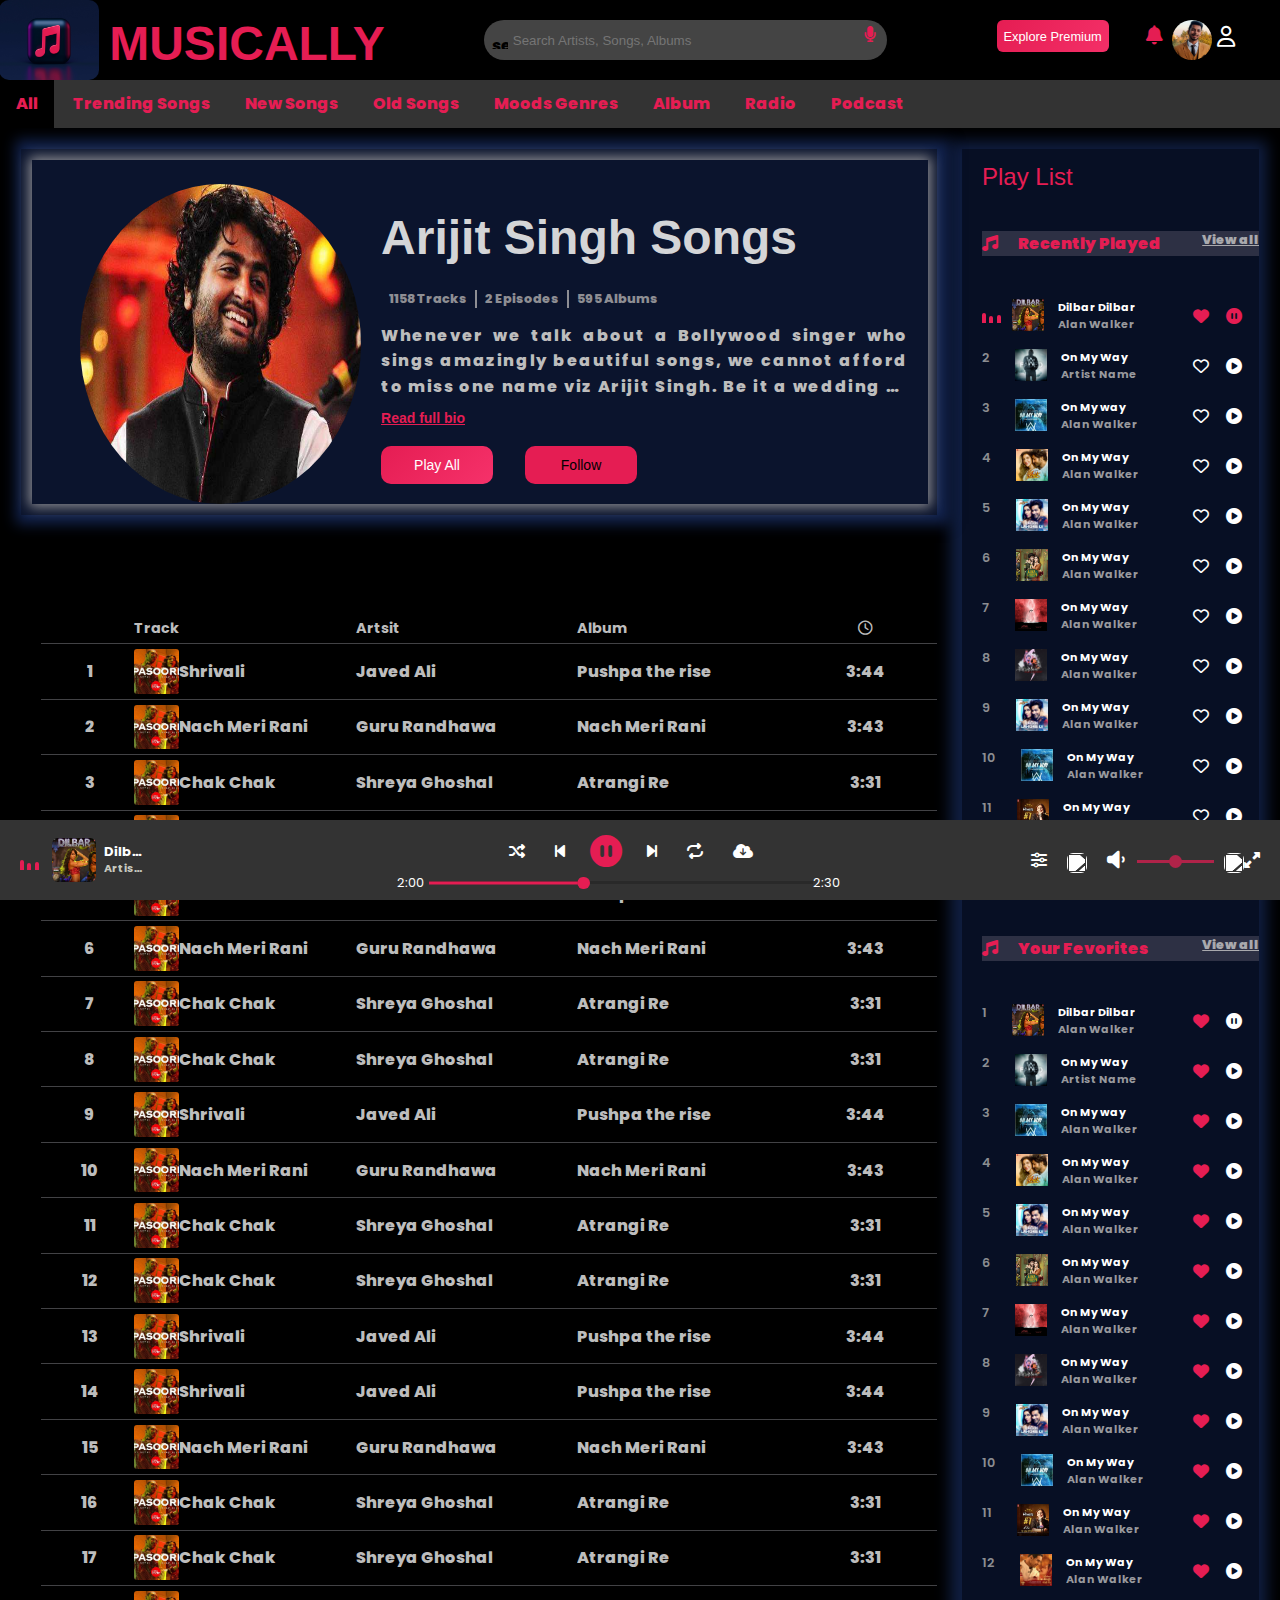
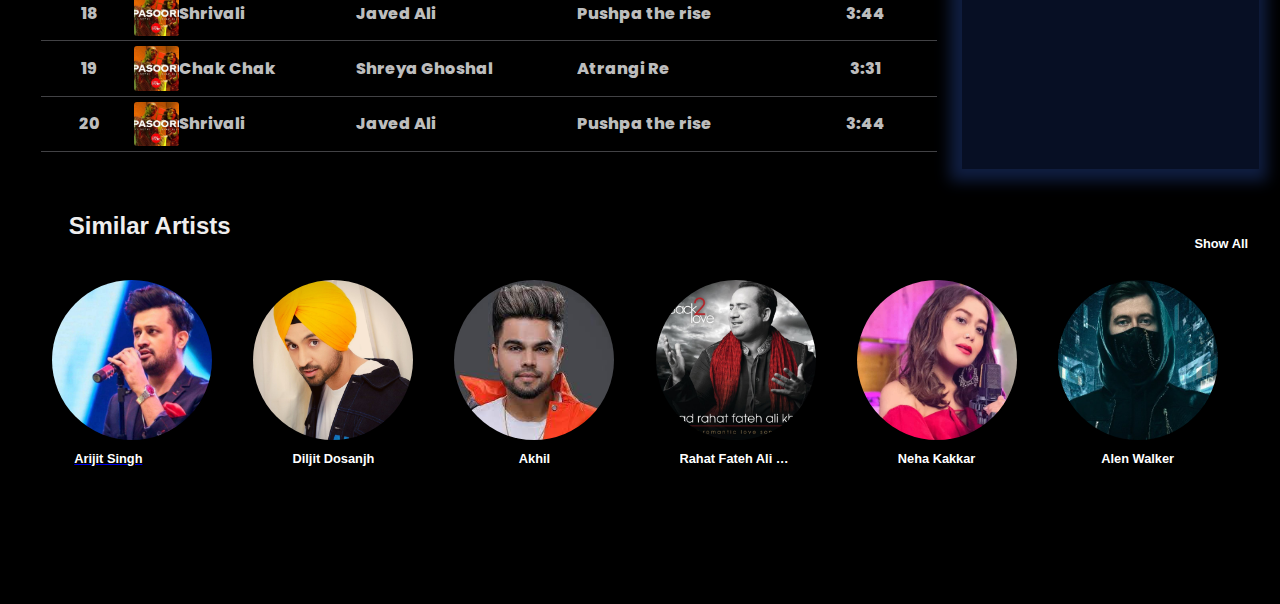
==== commit b9177eaa: "save" ====
--- a/artist.html
+++ b/artist.html
@@ -319,10 +319,10 @@
                     </div>
                   </li>  
                 </div>
-                <!-- Recently played Playlist code end -->
-
-
-                  <!-- Side Queue Favorite list section start -->
+                <!-- Recently played Playlist code end ---------------------------------------------->
+
+
+                  <!-- Side Queue Favorite list section start ------------------------------------------>
                 <div class="play-list ">
                   <div class="wrap-text">
                     <h4 class="active">
@@ -339,22 +339,15 @@
 
                     <li class="songItem">
                       <div class="sidePlay-list active-play">
-                        <div class="master-play">
-                          <div class="wave">
-                            <div class="wave1"></div>
-                            <div class="wave1"></div>
-                            <div class="wave1"></div>
-                          </div>
-                        </div>
-                        <span id="list-number">1</span>
+                        <span>1</span>
                         <img src="Assets/img/9.jpg" alt="">
                         <h5>Dilbar Dilbar <br>
                           <div class="subtitle">Alan Walker</div>
                         </h5>
                       </div>
   
-                      <div class="sidePlay-icon active-play">
-                        <i class="fa-solid fa-heart"></i>
+                      <div class="sidePlay-icon">
+                        <i class="fa-solid fa-heart favorite"></i>
                         <i class="fa  fa-pause-circle" aria-hidden="true" id="1"></i>
                       </div>
                     </li>
@@ -369,7 +362,7 @@
                         </h5>
                       </div>
                       <div class="sidePlay-icon">
-                        <i class="fa-regular fa-heart"></i>
+                        <i class="fa-solid fa-heart favorite"></i>
                         <i class="fa  fa-play-circle" aria-hidden="true" id="1"></i>
                       </div>
                     </li>
@@ -383,7 +376,7 @@
                         </h5>
                       </div>
                       <div class="sidePlay-icon">
-                        <i class="fa-regular fa-heart"></i>
+                        <i class="fa-solid fa-heart favorite"></i>
                         <i class="fa fa-play-circle" aria-hidden="true" id="1"></i>
                       </div>
                     </li>
@@ -398,7 +391,7 @@
                         </h5>
                       </div>
                       <div class="sidePlay-icon">
-                        <i class="fa-regular fa-heart"></i>
+                        <i class="fa-solid fa-heart favorite"></i>
                         <i class="fa  fa-play-circle" aria-hidden="true" id="1"></i>
                       </div>
                     </li>
@@ -412,7 +405,7 @@
                         </h5>
                       </div>
                       <div class="sidePlay-icon">
-                        <i class="fa-regular fa-heart"></i>
+                        <i class="fa-solid fa-heart favorite"></i>
                         <i class="fa  fa-play-circle" aria-hidden="true" id="1"></i>
                       </div>
                     </li>
@@ -426,7 +419,7 @@
                         </h5>
                       </div>
                       <div class="sidePlay-icon">
-                        <i class="fa-regular fa-heart"></i>
+                        <i class="fa-solid fa-heart favorite"></i>
                         <i class="fa  fa-play-circle" aria-hidden="true" id="1"></i>
                       </div>
                     </li>
@@ -440,7 +433,7 @@
                         </h5>
                       </div>
                       <div class="sidePlay-icon">
-                        <i class="fa-regular fa-heart"></i>
+                        <i class="fa-solid fa-heart favorite"></i>
                         <i class="fa  fa-play-circle" aria-hidden="true" id="1"></i>
                       </div>
                     </li>
@@ -454,7 +447,7 @@
                         </h5>
                       </div>
                       <div class="sidePlay-icon">
-                        <i class="fa-regular fa-heart"></i>
+                        <i class="fa-solid fa-heart favorite"></i>
                         <i class="fa  fa-play-circle" aria-hidden="true" id="1"></i>
                       </div>
                     </li>
@@ -468,7 +461,7 @@
                         </h5>
                       </div>
                       <div class="sidePlay-icon">
-                        <i class="fa-regular fa-heart"></i>
+                        <i class="fa-solid fa-heart favorite"></i>
                         <i class="fa  fa-play-circle" aria-hidden="true" id="1"></i>
                       </div>
                     </li>
@@ -482,7 +475,7 @@
                         </h5>
                       </div>
                       <div class="sidePlay-icon">
-                        <i class="fa-regular fa-heart"></i>
+                        <i class="fa-solid fa-heart favorite"></i>
                         <i class="fa  fa-play-circle" aria-hidden="true" id="1"></i>
                       </div>
                     </li>
@@ -496,7 +489,7 @@
                         </h5>
                       </div>
                       <div class="sidePlay-icon">
-                        <i class="fa-regular fa-heart"></i>
+                        <i class="fa-solid fa-heart favorite"></i>
                         <i class="fa  fa-play-circle" aria-hidden="true" id="1"></i>
                       </div>
                     </li>
@@ -510,7 +503,7 @@
                         </h5>
                       </div>
                       <div class="sidePlay-icon">
-                        <i class="fa-regular fa-heart"></i>
+                        <i class="fa-solid fa-heart favorite"></i>
                         <i class="fa  fa-play-circle" aria-hidden="true" id="1"></i>
                       </div>
                     </li>  
@@ -1017,7 +1010,7 @@
                 <div class="song-card">
                   <a href="artist.html">
                     <div id="artist-image">
-                      <div class="img-contnt" style="background-image: url(Assets/img/arjit.jpg);">
+                      <div class="img-contnt" style="background-image: url(Assets/img/atif.jpg);">
                         <div class="overlay">
                           <i class="fa-solid fa-play" id="play-hover" title="Play"></i>
                         </div>
--- a/Assets/style1.css
+++ b/Assets/style1.css
@@ -577,6 +577,10 @@
   color: var(--text-color);
 }
 
+.favorite{
+  color: var(--text-color);
+}
+
 /*side playlist  Wave CSS styling start from here */
 aside .master-play .wave {
   position: absolute;
@@ -950,6 +954,7 @@
 /* Artist section CSS start  */
 div#artist-image .img-contnt {
   border-radius: 50%;
+  background-size: cover;
 }
 .artist-name .song-name {
   text-align: center;
@@ -1532,7 +1537,7 @@
 
 .info-sec .btn, .bttn {
   height: 2rem;
-  font-size: 12px;
+  font-size: 9px;
   font-family:Arial,sans-serif; 
   text-transform: capitalize;
 }
@@ -1542,6 +1547,9 @@
 
   #playlist{
     width: 90vw;
+  }
+  .track-name{
+    margin-left: 1rem;
   }
   #side-queue {
     height: auto;
